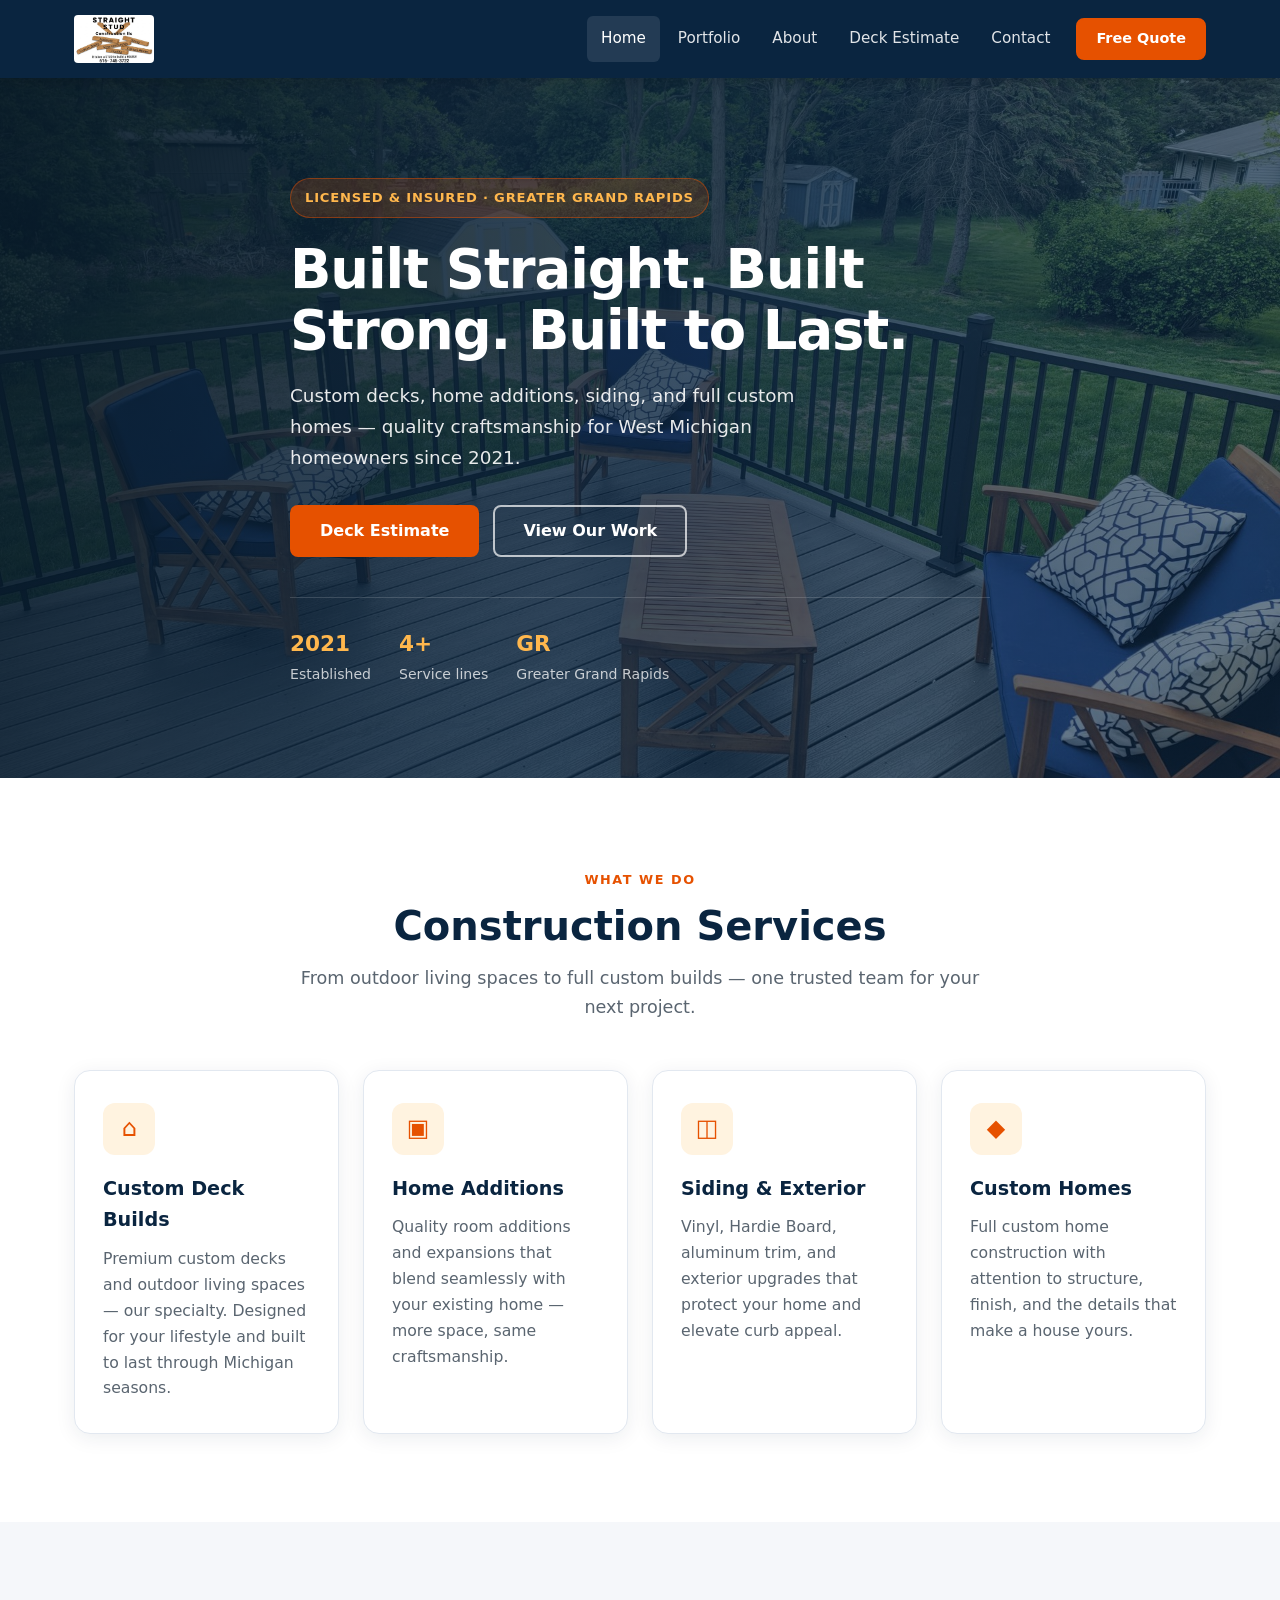
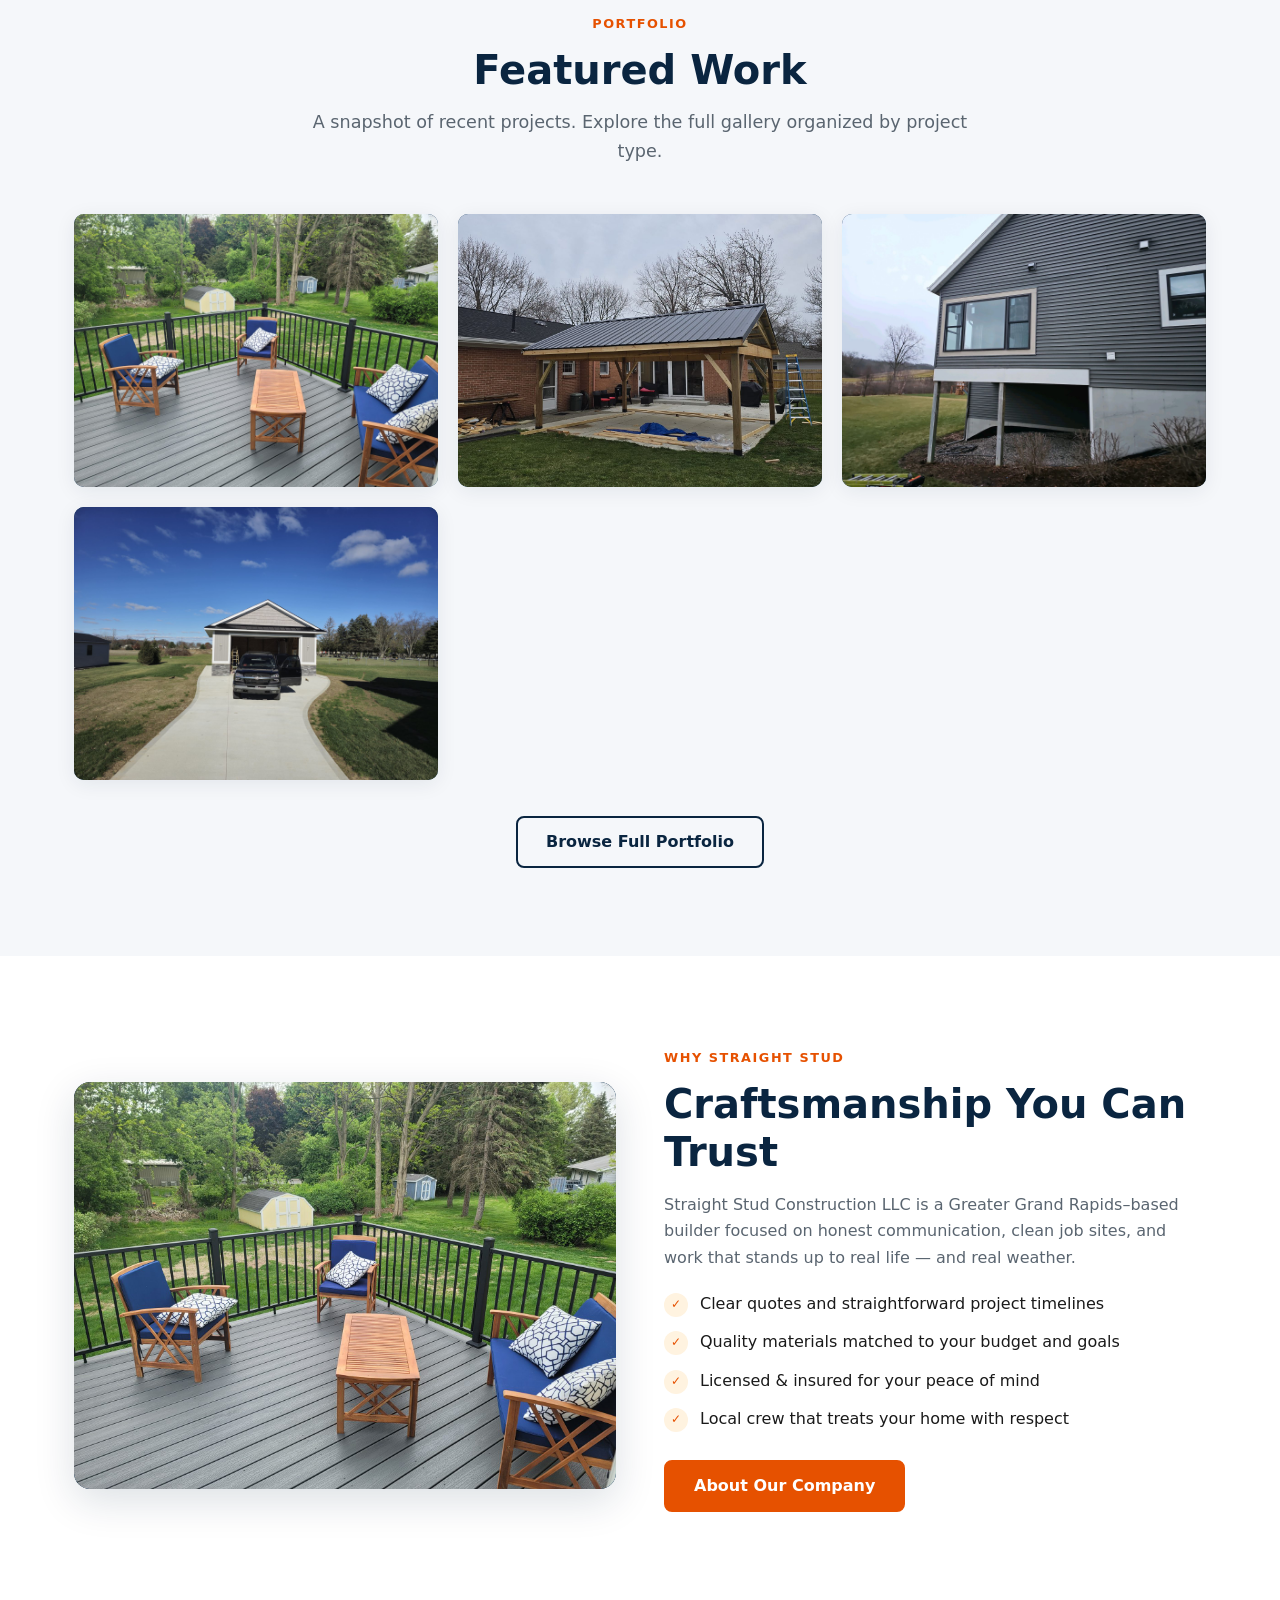
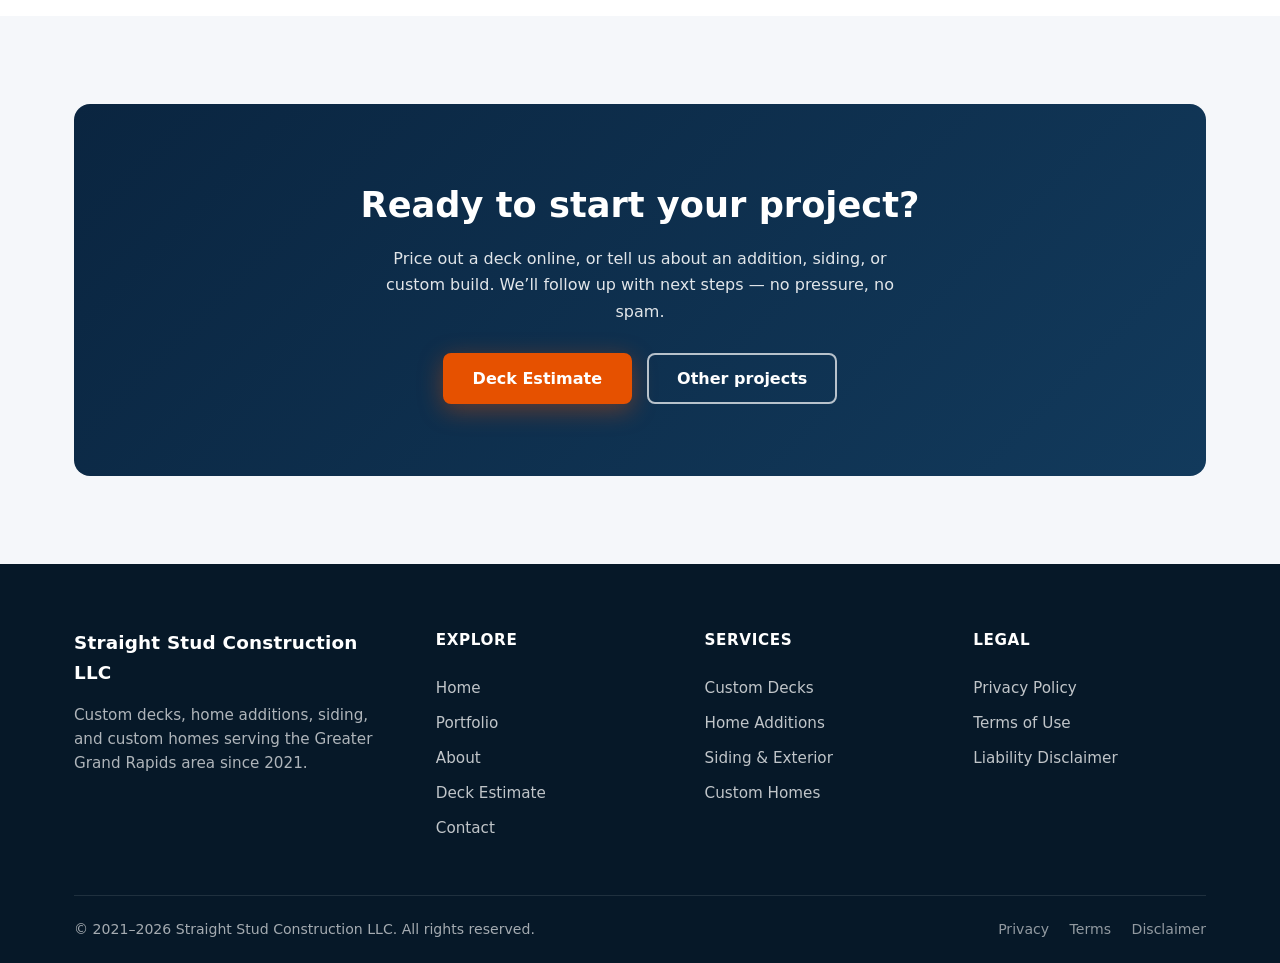
==== index.html @ 90f83373 "Add deck estimate calculator, site logo, privacy, and GA4 wiring. Ship a live deck-estimate flow wit" ====
<!DOCTYPE html>
<html lang="en">
<head>
  <meta charset="UTF-8">
  <meta name="viewport" content="width=device-width, initial-scale=1.0">
  <meta name="description" content="Straight Stud Construction LLC — custom decks, home additions, siding, and custom homes in the Greater Grand Rapids area. Licensed & insured. Est. 2021.">
  <meta name="robots" content="index, follow">
  <meta name="theme-color" content="#0a2540">
  <meta property="og:title" content="Straight Stud Construction LLC | Greater Grand Rapids">
  <meta property="og:description" content="Custom decks, home additions, siding & custom homes. Quality craftsmanship since 2021.">
  <meta property="og:type" content="website">
  <meta property="og:url" content="https://straightstudllc.com/">
  <meta http-equiv="X-Content-Type-Options" content="nosniff">
  <meta http-equiv="Referrer-Policy" content="strict-origin-when-cross-origin">
  <title>Straight Stud Construction LLC | Custom Decks & Home Construction — Grand Rapids</title>
  <link rel="stylesheet" href="css/styles.css">
  <!-- Google tag (gtag.js) -->
  <script async src="https://www.googletagmanager.com/gtag/js?id=G-XSX8FN3QLS"></script>
  <script>
    window.dataLayer = window.dataLayer || [];
    function gtag(){dataLayer.push(arguments);}
    gtag('js', new Date());
    gtag('config', 'G-XSX8FN3QLS');
  </script>
  <!-- Google Tag Manager -->
  <script src="js/analytics.js"></script>
  <script type="application/ld+json">
  {
    "@context": "https://schema.org",
    "@type": "GeneralContractor",
    "name": "Straight Stud Construction LLC",
    "url": "https://straightstudllc.com",
    "email": "request@straightstudllc.com",
    "foundingDate": "2021",
    "areaServed": {
      "@type": "Place",
      "name": "Greater Grand Rapids, Michigan"
    },
    "description": "Custom decks, home additions, siding, and custom home construction.",
    "priceRange": "$$"
  }
  </script>
</head>
<body>
  <!-- Google Tag Manager (noscript) -->
  <noscript><iframe src="https://www.googletagmanager.com/ns.html?id=GTM-T583DK7D" height="0" width="0" style="display:none;visibility:hidden"></iframe></noscript>
  <!-- End Google Tag Manager (noscript) -->
  <a class="skip-link" href="#main">Skip to main content</a>

  <header class="site-header">
    <div class="container site-header__inner">
      <a href="index.html" class="brand" aria-label="Straight Stud Construction LLC home">
        <img src="assets/logo/logo.jpg" alt="Straight Stud Construction LLC" class="brand__logo" width="180" height="48">
        <span class="brand__text">
          <span class="brand__name">Straight Stud Construction LLC</span>
          <span class="brand__tag">Est. 2021 · Grand Rapids Area</span>
        </span>
      </a>
      <button class="nav-toggle" type="button" aria-label="Open menu" aria-expanded="false" aria-controls="site-nav">
        <span></span><span></span><span></span>
      </button>
      <nav class="nav" id="site-nav" aria-label="Primary">
        <a class="nav__link" href="index.html">Home</a>
        <a class="nav__link" href="portfolio/">Portfolio</a>
        <a class="nav__link" href="about.html">About</a>
        <a class="nav__link" href="deck-estimate/">Deck Estimate</a>
        <a class="nav__link" href="contact.html">Contact</a>
        <a class="nav__cta btn btn--primary btn--sm" href="contact.html">Free Quote</a>
      </nav>
    </div>
  </header>

  <main id="main">
    <section class="hero">
      <div class="hero__bg" aria-hidden="true"></div>
      <div class="container hero__content">
        <span class="hero__badge">Licensed &amp; Insured · Greater Grand Rapids</span>
        <h1>Built Straight. Built Strong. Built to Last.</h1>
        <p class="hero__lead">
          Custom decks, home additions, siding, and full custom homes — quality craftsmanship for West Michigan homeowners since 2021.
        </p>
        <div class="hero__actions">
          <a class="btn btn--primary" href="deck-estimate/">Deck Estimate</a>
          <a class="btn btn--secondary" href="portfolio/">View Our Work</a>
        </div>
        <div class="hero__meta">
          <div class="hero__meta-item">
            <strong>2021</strong>
            <span>Established</span>
          </div>
          <div class="hero__meta-item">
            <strong>4+</strong>
            <span>Service lines</span>
          </div>
          <div class="hero__meta-item">
            <strong>GR</strong>
            <span>Greater Grand Rapids</span>
          </div>
        </div>
      </div>
    </section>

    <section class="section" id="services" aria-labelledby="services-title">
      <div class="container">
        <div class="section__header">
          <span class="section__eyebrow">What We Do</span>
          <h2 class="section__title" id="services-title">Construction Services</h2>
          <p class="section__lead">From outdoor living spaces to full custom builds — one trusted team for your next project.</p>
        </div>
        <div class="services-grid">
          <article class="service-card">
            <div class="service-card__icon" aria-hidden="true">⌂</div>
            <h3>Custom Deck Builds</h3>
            <p>Premium custom decks and outdoor living spaces — our specialty. Designed for your lifestyle and built to last through Michigan seasons.</p>
          </article>
          <article class="service-card">
            <div class="service-card__icon" aria-hidden="true">▣</div>
            <h3>Home Additions</h3>
            <p>Quality room additions and expansions that blend seamlessly with your existing home — more space, same craftsmanship.</p>
          </article>
          <article class="service-card">
            <div class="service-card__icon" aria-hidden="true">◫</div>
            <h3>Siding &amp; Exterior</h3>
            <p>Vinyl, Hardie Board, aluminum trim, and exterior upgrades that protect your home and elevate curb appeal.</p>
          </article>
          <article class="service-card">
            <div class="service-card__icon" aria-hidden="true">◆</div>
            <h3>Custom Homes</h3>
            <p>Full custom home construction with attention to structure, finish, and the details that make a house yours.</p>
          </article>
        </div>
      </div>
    </section>

    <section class="section section--alt" aria-labelledby="featured-title">
      <div class="container">
        <div class="section__header">
          <span class="section__eyebrow">Portfolio</span>
          <h2 class="section__title" id="featured-title">Featured Work</h2>
          <p class="section__lead">A snapshot of recent projects. Explore the full gallery organized by project type.</p>
        </div>
        <div class="portfolio-grid" id="featured-grid">
          <article
            class="portfolio-item"
            data-category="decks"
            data-full="assets/portfolio/decks/decks-01-20230520-104854-6af335.jpg"
            data-title="Custom deck project"
            tabindex="0"
            role="button"
            aria-label="View Custom deck project">
            <img src="assets/portfolio/decks/decks-01-20230520-104854-6af335.jpg" alt="Custom deck project" loading="lazy" width="600" height="450">
            <div class="portfolio-item__overlay">
              <span class="portfolio-item__cat">Decks</span>
              <span class="portfolio-item__title">Custom deck project</span>
            </div>
          </article>
          <article
            class="portfolio-item"
            data-category="additions"
            data-full="assets/portfolio/additions/additions-12-20250405-193327-10671c.jpg"
            data-title="Home addition project"
            tabindex="0"
            role="button"
            aria-label="View Home addition project">
            <img src="assets/portfolio/additions/additions-12-20250405-193327-10671c.jpg" alt="Home addition project" loading="lazy" width="600" height="450">
            <div class="portfolio-item__overlay">
              <span class="portfolio-item__cat">Additions</span>
              <span class="portfolio-item__title">Home addition project</span>
            </div>
          </article>
          <article
            class="portfolio-item"
            data-category="siding"
            data-full="assets/portfolio/siding/siding-01-1712-4ed9f3.jpg"
            data-title="Siding & exterior project"
            tabindex="0"
            role="button"
            aria-label="View Siding & exterior project">
            <img src="assets/portfolio/siding/siding-01-1712-4ed9f3.jpg" alt="Siding & exterior project" loading="lazy" width="600" height="450">
            <div class="portfolio-item__overlay">
              <span class="portfolio-item__cat">Siding</span>
              <span class="portfolio-item__title">Siding & exterior project</span>
            </div>
          </article>
          <article
            class="portfolio-item"
            data-category="custom-homes"
            data-full="assets/portfolio/custom-homes/custom-homes-01-20241112-124613-65b222.jpg"
            data-title="Custom home project"
            tabindex="0"
            role="button"
            aria-label="View Custom home project">
            <img src="assets/portfolio/custom-homes/custom-homes-01-20241112-124613-65b222.jpg" alt="Custom home project" loading="lazy" width="600" height="450">
            <div class="portfolio-item__overlay">
              <span class="portfolio-item__cat">Custom Homes</span>
              <span class="portfolio-item__title">Custom home project</span>
            </div>
          </article>
        </div>
        <p style="text-align:center;margin-top:36px;">
          <a class="btn btn--outline" href="portfolio/">Browse Full Portfolio</a>
        </p>
      </div>
    </section>

    <section class="section" aria-labelledby="why-title">
      <div class="container">
        <div class="about-grid">
          <div class="about-grid__media">
            <img src="assets/portfolio/decks/decks-01-20230520-104854-6af335.jpg" alt="Straight Stud Construction project" loading="lazy" width="640" height="480" style="width:100%;height:100%;object-fit:cover;border-radius:inherit;">
          </div>
          <div class="about-grid__body">
            <span class="section__eyebrow">Why Straight Stud</span>
            <h2 class="section__title" id="why-title" style="text-align:left;">Craftsmanship You Can Trust</h2>
            <p>
              Straight Stud Construction LLC is a Greater Grand Rapids–based builder focused on honest communication, clean job sites, and work that stands up to real life — and real weather.
            </p>
            <ul class="checklist">
              <li>Clear quotes and straightforward project timelines</li>
              <li>Quality materials matched to your budget and goals</li>
              <li>Licensed &amp; insured for your peace of mind</li>
              <li>Local crew that treats your home with respect</li>
            </ul>
            <p style="margin-top:28px;">
              <a class="btn btn--primary" href="about.html">About Our Company</a>
            </p>
          </div>
        </div>
      </div>
    </section>

    <section class="section section--alt">
      <div class="container">
        <div class="cta-banner">
          <h2>Ready to start your project?</h2>
          <p>Price out a deck online, or tell us about an addition, siding, or custom build. We’ll follow up with next steps — no pressure, no spam.</p>
          <a class="btn btn--primary" href="deck-estimate/">Deck Estimate</a>
          <a class="btn btn--secondary" href="contact.html" style="margin-left:10px">Other projects</a>
        </div>
      </div>
    </section>
  </main>

  <footer class="site-footer">
    <div class="container">
      <div class="footer-grid">
        <div class="footer-brand">
          <div class="brand__name">Straight Stud Construction LLC</div>
          <p>Custom decks, home additions, siding, and custom homes serving the Greater Grand Rapids area since 2021.</p>
        </div>
        <div class="footer-col">
          <h4>Explore</h4>
          <a href="index.html">Home</a>
          <a href="portfolio/">Portfolio</a>
          <a href="about.html">About</a>
          <a href="deck-estimate/">Deck Estimate</a>
          <a href="contact.html">Contact</a>
        </div>
        <div class="footer-col">
          <h4>Services</h4>
          <a href="portfolio/?filter=decks">Custom Decks</a>
          <a href="portfolio/?filter=additions">Home Additions</a>
          <a href="portfolio/?filter=siding">Siding &amp; Exterior</a>
          <a href="portfolio/?filter=custom-homes">Custom Homes</a>
        </div>
        <div class="footer-col">
          <h4>Legal</h4>
          <a href="privacy.html">Privacy Policy</a>
          <a href="terms.html">Terms of Use</a>
          <a href="liability.html">Liability Disclaimer</a>
        </div>
      </div>
      <div class="footer-bottom">
        <span>&copy; 2021–<span data-year>2026</span> Straight Stud Construction LLC. All rights reserved.</span>
        <span>
          <a href="privacy.html">Privacy</a>
          <a href="terms.html">Terms</a>
          <a href="liability.html">Disclaimer</a>
        </span>
      </div>
    </div>
  </footer>

  <script src="js/main.js" defer></script>
</body>
</html>
---- css/styles.css ----
/* ============================================================
   Straight Stud Construction LLC — Professional Site Styles
   ============================================================ */

:root {
  --primary: #0a2540;
  --primary-dark: #061828;
  --primary-light: #123a5c;
  --accent: #e65100;
  --accent-hover: #bf360c;
  --accent-soft: #fff3e0;
  --text: #1a1a1a;
  --text-muted: #5a6570;
  --bg: #ffffff;
  --bg-alt: #f5f7fa;
  --bg-dark: #0a2540;
  --border: #e2e8f0;
  --shadow: 0 4px 20px rgba(10, 37, 64, 0.08);
  --shadow-lg: 0 12px 40px rgba(10, 37, 64, 0.14);
  --radius: 10px;
  --radius-lg: 16px;
  --font: "Segoe UI", system-ui, -apple-system, BlinkMacSystemFont, sans-serif;
  --font-display: "Segoe UI", system-ui, -apple-system, sans-serif;
  --max: 1180px;
  --header-h: 78px;
  --transition: 0.25s ease;
}

*,
*::before,
*::after {
  box-sizing: border-box;
  margin: 0;
  padding: 0;
}

html {
  scroll-behavior: smooth;
  scroll-padding-top: calc(var(--header-h) + 16px);
}

body {
  font-family: var(--font);
  color: var(--text);
  line-height: 1.65;
  background: var(--bg);
  -webkit-font-smoothing: antialiased;
}

img {
  max-width: 100%;
  height: auto;
  display: block;
}

a {
  color: var(--accent);
  text-decoration: none;
  transition: color var(--transition);
}

a:hover {
  color: var(--accent-hover);
}

ul {
  list-style: none;
}

/* ---------- Accessibility ---------- */
.skip-link {
  position: absolute;
  top: -100px;
  left: 16px;
  background: var(--accent);
  color: #fff;
  padding: 12px 20px;
  z-index: 1000;
  border-radius: 0 0 8px 8px;
  font-weight: 600;
}

.skip-link:focus {
  top: 0;
  color: #fff;
}

.sr-only {
  position: absolute;
  width: 1px;
  height: 1px;
  padding: 0;
  margin: -1px;
  overflow: hidden;
  clip: rect(0, 0, 0, 0);
  border: 0;
}

/* ---------- Layout ---------- */
.container {
  width: 100%;
  max-width: var(--max);
  margin: 0 auto;
  padding: 0 24px;
}

.section {
  padding: 88px 0;
}

.section--alt {
  background: var(--bg-alt);
}

.section__header {
  text-align: center;
  max-width: 680px;
  margin: 0 auto 48px;
}

.section__eyebrow {
  display: inline-block;
  font-size: 0.8rem;
  font-weight: 700;
  letter-spacing: 0.12em;
  text-transform: uppercase;
  color: var(--accent);
  margin-bottom: 12px;
}

.section__title {
  font-family: var(--font-display);
  font-size: clamp(1.85rem, 4vw, 2.5rem);
  font-weight: 700;
  color: var(--primary);
  line-height: 1.2;
  margin-bottom: 14px;
}

.section__lead {
  font-size: 1.1rem;
  color: var(--text-muted);
}

/* ---------- Buttons ---------- */
.btn {
  display: inline-flex;
  align-items: center;
  justify-content: center;
  gap: 8px;
  padding: 14px 28px;
  font-size: 1rem;
  font-weight: 600;
  font-family: inherit;
  border: 2px solid transparent;
  border-radius: 8px;
  cursor: pointer;
  transition: background var(--transition), color var(--transition),
    border-color var(--transition), transform 0.15s ease, box-shadow var(--transition);
  text-decoration: none;
  line-height: 1.2;
}

.btn:hover {
  transform: translateY(-1px);
  text-decoration: none;
}

.btn:active {
  transform: translateY(0);
}

.btn--primary {
  background: var(--accent);
  color: #fff;
  border-color: var(--accent);
}

.btn--primary:hover {
  background: var(--accent-hover);
  border-color: var(--accent-hover);
  color: #fff;
  box-shadow: 0 6px 20px rgba(230, 81, 0, 0.35);
}

.btn--secondary {
  background: transparent;
  color: #fff;
  border-color: rgba(255, 255, 255, 0.7);
}

.btn--secondary:hover {
  background: #fff;
  color: var(--primary);
  border-color: #fff;
}

.btn--outline {
  background: transparent;
  color: var(--primary);
  border-color: var(--primary);
}

.btn--outline:hover {
  background: var(--primary);
  color: #fff;
}

.btn--full {
  width: 100%;
}

.btn--sm {
  padding: 10px 18px;
  font-size: 0.9rem;
}

/* ---------- Header / Nav ---------- */
.site-header {
  position: sticky;
  top: 0;
  z-index: 200;
  background: var(--primary);
  color: #fff;
  box-shadow: 0 2px 16px rgba(0, 0, 0, 0.18);
}

.site-header__inner {
  display: flex;
  align-items: center;
  justify-content: space-between;
  min-height: var(--header-h);
  gap: 20px;
}

.brand {
  display: flex;
  align-items: center;
  gap: 10px;
  color: #fff;
  text-decoration: none;
  flex-shrink: 0;
  max-width: min(220px, 42vw);
}

.brand:hover {
  color: #fff;
  opacity: 0.95;
}

.brand__logo {
  display: block;
  height: 48px;
  width: auto;
  max-width: 180px;
  object-fit: contain;
  object-position: left center;
  border-radius: 4px;
}

/* Logo is the brand mark — hide duplicate text so header stays clean */
.brand__text {
  display: none;
  flex-direction: column;
  line-height: 1.15;
}

.brand__name {
  font-size: 1.05rem;
  font-weight: 700;
  letter-spacing: 0.01em;
}

.brand__tag {
  font-size: 0.72rem;
  opacity: 0.75;
  font-weight: 500;
}

@media (max-width: 480px) {
  .brand {
    max-width: min(150px, 48vw);
  }
  .brand__logo {
    height: 40px;
    max-width: 140px;
  }
}

.nav {
  display: flex;
  align-items: center;
  gap: 4px;
}

.nav__link {
  color: rgba(255, 255, 255, 0.88);
  padding: 10px 14px;
  font-weight: 500;
  font-size: 0.95rem;
  border-radius: 6px;
  transition: background var(--transition), color var(--transition);
}

.nav__link:hover,
.nav__link.is-active {
  color: #fff;
  background: rgba(255, 255, 255, 0.1);
}

.nav__cta {
  margin-left: 8px;
}

.nav-toggle {
  display: none;
  background: transparent;
  border: 1px solid rgba(255, 255, 255, 0.35);
  color: #fff;
  width: 44px;
  height: 44px;
  border-radius: 8px;
  cursor: pointer;
  flex-direction: column;
  align-items: center;
  justify-content: center;
  gap: 5px;
  padding: 0;
}

.nav-toggle span {
  display: block;
  width: 20px;
  height: 2px;
  background: #fff;
  transition: transform var(--transition), opacity var(--transition);
}

/* ---------- Hero ---------- */
.hero {
  position: relative;
  min-height: min(78vh, 640px);
  display: flex;
  align-items: center;
  background: var(--primary-dark);
  color: #fff;
  overflow: hidden;
}

.hero__bg {
  position: absolute;
  inset: 0;
  background:
    linear-gradient(115deg, rgba(6, 24, 40, 0.92) 0%, rgba(10, 37, 64, 0.78) 55%, rgba(10, 37, 64, 0.55) 100%),
    url("../assets/hero/hero.jpg") center/cover no-repeat,
    linear-gradient(135deg, #061828 0%, #0a2540 50%, #123a5c 100%);
}

.hero__content {
  position: relative;
  z-index: 1;
  padding: 100px 0 90px;
  max-width: 700px;
}

.hero__badge {
  display: inline-flex;
  align-items: center;
  gap: 8px;
  background: rgba(230, 81, 0, 0.18);
  border: 1px solid rgba(230, 81, 0, 0.45);
  color: #ffb74d;
  font-size: 0.82rem;
  font-weight: 600;
  letter-spacing: 0.06em;
  text-transform: uppercase;
  padding: 8px 14px;
  border-radius: 999px;
  margin-bottom: 22px;
}

.hero h1 {
  font-size: clamp(2.2rem, 5.5vw, 3.4rem);
  font-weight: 800;
  line-height: 1.12;
  margin-bottom: 18px;
  letter-spacing: -0.02em;
}

.hero__lead {
  font-size: 1.15rem;
  opacity: 0.9;
  margin-bottom: 32px;
  max-width: 540px;
  line-height: 1.7;
}

.hero__actions {
  display: flex;
  flex-wrap: wrap;
  gap: 14px;
  margin-bottom: 40px;
}

.hero__meta {
  display: flex;
  flex-wrap: wrap;
  gap: 28px;
  padding-top: 28px;
  border-top: 1px solid rgba(255, 255, 255, 0.15);
}

.hero__meta-item strong {
  display: block;
  font-size: 1.35rem;
  font-weight: 700;
  color: #ffb74d;
}

.hero__meta-item span {
  font-size: 0.88rem;
  opacity: 0.75;
}

/* ---------- Service Cards ---------- */
.services-grid {
  display: grid;
  grid-template-columns: repeat(auto-fit, minmax(250px, 1fr));
  gap: 24px;
}

.service-card {
  background: #fff;
  border: 1px solid var(--border);
  border-radius: var(--radius-lg);
  padding: 32px 28px;
  box-shadow: var(--shadow);
  transition: transform var(--transition), box-shadow var(--transition);
  height: 100%;
}

.service-card:hover {
  transform: translateY(-4px);
  box-shadow: var(--shadow-lg);
}

.service-card__icon {
  width: 52px;
  height: 52px;
  border-radius: 12px;
  background: var(--accent-soft);
  color: var(--accent);
  display: flex;
  align-items: center;
  justify-content: center;
  font-size: 1.5rem;
  margin-bottom: 18px;
}

.service-card h3 {
  font-size: 1.2rem;
  color: var(--primary);
  margin-bottom: 10px;
}

.service-card p {
  color: var(--text-muted);
  font-size: 0.98rem;
}

/* ---------- Portfolio ---------- */
.portfolio-filters {
  display: flex;
  flex-wrap: wrap;
  justify-content: center;
  gap: 10px;
  margin-bottom: 36px;
}

.filter-btn {
  background: #fff;
  border: 1px solid var(--border);
  color: var(--text-muted);
  padding: 10px 20px;
  border-radius: 999px;
  font-family: inherit;
  font-size: 0.92rem;
  font-weight: 600;
  cursor: pointer;
  transition: all var(--transition);
}

.filter-btn:hover,
.filter-btn.is-active {
  background: var(--primary);
  border-color: var(--primary);
  color: #fff;
}

.portfolio-grid {
  display: grid;
  grid-template-columns: repeat(auto-fill, minmax(280px, 1fr));
  gap: 20px;
}

.portfolio-item {
  position: relative;
  border-radius: var(--radius);
  overflow: hidden;
  aspect-ratio: 4 / 3;
  background: var(--primary-light);
  cursor: pointer;
  box-shadow: var(--shadow);
  transition: transform var(--transition), box-shadow var(--transition);
}

.portfolio-item:hover {
  transform: translateY(-3px);
  box-shadow: var(--shadow-lg);
}

.portfolio-item img {
  width: 100%;
  height: 100%;
  object-fit: cover;
  transition: transform 0.4s ease;
}

.portfolio-item:hover img {
  transform: scale(1.05);
}

.portfolio-item__overlay {
  position: absolute;
  inset: 0;
  background: linear-gradient(to top, rgba(6, 24, 40, 0.88) 0%, transparent 55%);
  display: flex;
  flex-direction: column;
  justify-content: flex-end;
  padding: 20px;
  opacity: 0;
  transition: opacity var(--transition);
}

.portfolio-item:hover .portfolio-item__overlay,
.portfolio-item:focus-within .portfolio-item__overlay {
  opacity: 1;
}

.portfolio-item__cat {
  font-size: 0.75rem;
  font-weight: 700;
  letter-spacing: 0.08em;
  text-transform: uppercase;
  color: #ffb74d;
  margin-bottom: 4px;
}

.portfolio-item__title {
  color: #fff;
  font-size: 1.05rem;
  font-weight: 600;
}

.portfolio-item.is-hidden {
  display: none;
}

/* Placeholder when no real photo yet */
.portfolio-item--placeholder {
  background: linear-gradient(145deg, var(--primary) 0%, var(--primary-light) 100%);
  display: flex;
  align-items: center;
  justify-content: center;
  color: rgba(255, 255, 255, 0.55);
  font-size: 0.9rem;
  font-weight: 600;
  text-align: center;
  padding: 24px;
  cursor: default;
}

.portfolio-item--placeholder:hover {
  transform: none;
}

.portfolio-empty {
  grid-column: 1 / -1;
  text-align: center;
  padding: 48px 24px;
  color: var(--text-muted);
  background: var(--bg-alt);
  border-radius: var(--radius);
  border: 1px dashed var(--border);
}

/* Lightbox */
.lightbox {
  position: fixed;
  inset: 0;
  z-index: 500;
  background: rgba(6, 24, 40, 0.94);
  display: none;
  align-items: center;
  justify-content: center;
  padding: 24px;
}

.lightbox.is-open {
  display: flex;
}

.lightbox__img {
  max-width: min(92vw, 1100px);
  max-height: 85vh;
  object-fit: contain;
  border-radius: 8px;
  box-shadow: 0 20px 60px rgba(0, 0, 0, 0.5);
}

.lightbox__caption {
  position: absolute;
  bottom: 28px;
  left: 50%;
  transform: translateX(-50%);
  color: #fff;
  font-size: 1rem;
  text-align: center;
  max-width: 90%;
}

.lightbox__close {
  position: absolute;
  top: 20px;
  right: 24px;
  background: transparent;
  border: none;
  color: #fff;
  font-size: 2rem;
  cursor: pointer;
  line-height: 1;
  width: 48px;
  height: 48px;
  border-radius: 50%;
  transition: background var(--transition);
}

.lightbox__close:hover {
  background: rgba(255, 255, 255, 0.12);
}

.lightbox__nav {
  position: absolute;
  top: 50%;
  transform: translateY(-50%);
  background: rgba(255, 255, 255, 0.1);
  border: none;
  color: #fff;
  width: 48px;
  height: 48px;
  border-radius: 50%;
  font-size: 1.4rem;
  cursor: pointer;
  transition: background var(--transition);
}

.lightbox__nav:hover {
  background: rgba(255, 255, 255, 0.22);
}

.lightbox__prev {
  left: 16px;
}

.lightbox__next {
  right: 16px;
}

/* ---------- About / Why Us ---------- */
.about-grid {
  display: grid;
  grid-template-columns: 1fr 1fr;
  gap: 48px;
  align-items: center;
}

.about-grid__media {
  border-radius: var(--radius-lg);
  overflow: hidden;
  box-shadow: var(--shadow-lg);
  aspect-ratio: 4 / 3;
  background: linear-gradient(145deg, var(--primary) 0%, var(--primary-light) 100%);
  display: flex;
  align-items: center;
  justify-content: center;
  color: rgba(255, 255, 255, 0.5);
  font-weight: 600;
}

.about-grid__media img {
  width: 100%;
  height: 100%;
  object-fit: cover;
}

.about-grid__body h2 {
  text-align: left;
  margin-bottom: 16px;
}

.about-grid__body p {
  color: var(--text-muted);
  margin-bottom: 16px;
}

.checklist {
  margin-top: 20px;
}

.checklist li {
  display: flex;
  align-items: flex-start;
  gap: 12px;
  margin-bottom: 12px;
  color: var(--text);
  font-weight: 500;
}

.checklist li::before {
  content: "✓";
  flex-shrink: 0;
  width: 24px;
  height: 24px;
  border-radius: 50%;
  background: var(--accent-soft);
  color: var(--accent);
  display: flex;
  align-items: center;
  justify-content: center;
  font-size: 0.75rem;
  font-weight: 700;
  margin-top: 2px;
}

.stats-row {
  display: grid;
  grid-template-columns: repeat(3, 1fr);
  gap: 20px;
  margin-top: 36px;
}

.stat {
  text-align: center;
  padding: 24px 16px;
  background: var(--bg-alt);
  border-radius: var(--radius);
  border: 1px solid var(--border);
}

.stat__num {
  display: block;
  font-size: 2rem;
  font-weight: 800;
  color: var(--accent);
  line-height: 1.1;
}

.stat__label {
  font-size: 0.88rem;
  color: var(--text-muted);
  margin-top: 6px;
}

/* ---------- CTA Banner ---------- */
.cta-banner {
  background: linear-gradient(135deg, var(--primary) 0%, var(--primary-light) 100%);
  color: #fff;
  text-align: center;
  padding: 72px 24px;
  border-radius: var(--radius-lg);
}

.cta-banner h2 {
  color: #fff;
  font-size: clamp(1.6rem, 3.5vw, 2.2rem);
  margin-bottom: 12px;
}

.cta-banner p {
  opacity: 0.88;
  margin-bottom: 28px;
  max-width: 520px;
  margin-left: auto;
  margin-right: auto;
}

.cta-banner .btn--primary {
  box-shadow: 0 6px 24px rgba(230, 81, 0, 0.4);
}

/* ---------- Contact ---------- */
.contact-layout {
  display: grid;
  grid-template-columns: 1fr 1.15fr;
  gap: 40px;
  align-items: start;
}

.contact-info {
  background: var(--primary);
  color: #fff;
  border-radius: var(--radius-lg);
  padding: 40px 32px;
  height: 100%;
}

.contact-info h2 {
  color: #fff;
  font-size: 1.6rem;
  margin-bottom: 12px;
  text-align: left;
}

.contact-info > p {
  opacity: 0.85;
  margin-bottom: 32px;
}

.contact-detail {
  display: flex;
  gap: 16px;
  margin-bottom: 24px;
}

.contact-detail__icon {
  width: 44px;
  height: 44px;
  border-radius: 10px;
  background: rgba(255, 255, 255, 0.1);
  display: flex;
  align-items: center;
  justify-content: center;
  flex-shrink: 0;
  font-size: 1.15rem;
}

.contact-detail strong {
  display: block;
  font-size: 0.85rem;
  opacity: 0.7;
  font-weight: 500;
  margin-bottom: 2px;
}

.contact-detail a {
  color: #fff;
  font-weight: 600;
}

.contact-detail a:hover {
  color: #ffb74d;
}

.contact-detail span {
  color: rgba(255, 255, 255, 0.9);
}

.contact-hours {
  margin-top: 32px;
  padding-top: 28px;
  border-top: 1px solid rgba(255, 255, 255, 0.15);
}

.contact-hours h3 {
  font-size: 1rem;
  margin-bottom: 12px;
}

.contact-hours li {
  display: flex;
  justify-content: space-between;
  padding: 6px 0;
  font-size: 0.95rem;
  opacity: 0.9;
}

.contact-form-card {
  background: #fff;
  border: 1px solid var(--border);
  border-radius: var(--radius-lg);
  padding: 40px 32px;
  box-shadow: var(--shadow);
}

.contact-form-card h2 {
  text-align: left;
  font-size: 1.6rem;
  margin-bottom: 8px;
}

.contact-form-card > p {
  color: var(--text-muted);
  margin-bottom: 28px;
}

.form-row {
  display: grid;
  grid-template-columns: 1fr 1fr;
  gap: 16px;
}

.form-group {
  margin-bottom: 18px;
}

.form-group label {
  display: block;
  font-size: 0.88rem;
  font-weight: 600;
  color: var(--primary);
  margin-bottom: 6px;
}

.form-group label .req {
  color: var(--accent);
}

.form-group input,
.form-group select,
.form-group textarea {
  width: 100%;
  padding: 13px 14px;
  border: 1px solid var(--border);
  border-radius: 8px;
  font-family: inherit;
  font-size: 1rem;
  color: var(--text);
  background: #fff;
  transition: border-color var(--transition), box-shadow var(--transition);
}

.form-group input:focus,
.form-group select:focus,
.form-group textarea:focus {
  outline: none;
  border-color: var(--accent);
  box-shadow: 0 0 0 3px rgba(230, 81, 0, 0.15);
}

.form-group textarea {
  min-height: 140px;
  resize: vertical;
}

/* Honeypot — hidden from real users */
.hp-field {
  position: absolute;
  left: -9999px;
  width: 1px;
  height: 1px;
  overflow: hidden;
  opacity: 0;
  pointer-events: none;
}

.form-note {
  font-size: 0.82rem;
  color: var(--text-muted);
  margin-top: 14px;
  line-height: 1.5;
}

.form-status {
  display: none;
  padding: 14px 16px;
  border-radius: 8px;
  margin-bottom: 18px;
  font-weight: 500;
  font-size: 0.95rem;
}

.form-status.is-success {
  display: block;
  background: #e8f5e9;
  color: #1b5e20;
  border: 1px solid #a5d6a7;
}

.form-status.is-error {
  display: block;
  background: #ffebee;
  color: #b71c1c;
  border: 1px solid #ef9a9a;
}

/* ---------- Legal pages ---------- */
.page-hero {
  background: linear-gradient(135deg, var(--primary) 0%, var(--primary-light) 100%);
  color: #fff;
  padding: 64px 0 56px;
  text-align: center;
}

.page-hero h1 {
  font-size: clamp(1.8rem, 4vw, 2.6rem);
  margin-bottom: 10px;
}

.page-hero p {
  opacity: 0.85;
  font-size: 1.05rem;
}

.legal-content {
  max-width: 780px;
  margin: 0 auto;
  padding: 56px 24px 80px;
}

.legal-content h2 {
  font-size: 1.35rem;
  color: var(--primary);
  margin: 36px 0 12px;
  text-align: left;
}

.legal-content h3 {
  font-size: 1.1rem;
  color: var(--primary);
  margin: 24px 0 10px;
}

.legal-content p,
.legal-content li {
  color: var(--text-muted);
  margin-bottom: 12px;
}

.legal-content ul {
  list-style: disc;
  padding-left: 1.4rem;
  margin-bottom: 16px;
}

.legal-content ol {
  list-style: decimal;
  padding-left: 1.4rem;
  margin-bottom: 16px;
}

.legal-content a {
  font-weight: 600;
}

.legal-meta {
  font-size: 0.9rem;
  color: var(--text-muted);
  padding-bottom: 20px;
  border-bottom: 1px solid var(--border);
  margin-bottom: 8px;
}

.legal-notice {
  background: var(--accent-soft);
  border-left: 4px solid var(--accent);
  padding: 16px 18px;
  border-radius: 0 8px 8px 0;
  margin: 24px 0;
  color: var(--text);
  font-size: 0.95rem;
}

/* ---------- Footer ---------- */
.site-footer {
  background: var(--primary-dark);
  color: rgba(255, 255, 255, 0.85);
  padding: 64px 0 0;
}

.footer-grid {
  display: grid;
  grid-template-columns: 1.4fr 1fr 1fr 1fr;
  gap: 36px;
  padding-bottom: 48px;
  border-bottom: 1px solid rgba(255, 255, 255, 0.1);
}

.footer-brand .brand__name {
  font-size: 1.15rem;
  color: #fff;
  margin-bottom: 4px;
}

.footer-brand p {
  margin-top: 14px;
  font-size: 0.95rem;
  line-height: 1.6;
  opacity: 0.8;
}

.footer-col h4 {
  color: #fff;
  font-size: 0.95rem;
  font-weight: 700;
  letter-spacing: 0.04em;
  text-transform: uppercase;
  margin-bottom: 18px;
}

.footer-col a {
  display: block;
  color: rgba(255, 255, 255, 0.75);
  padding: 5px 0;
  font-size: 0.95rem;
}

.footer-col a:hover {
  color: #ffb74d;
}

.footer-bottom {
  display: flex;
  flex-wrap: wrap;
  justify-content: space-between;
  align-items: center;
  gap: 12px;
  padding: 22px 0;
  font-size: 0.88rem;
  opacity: 0.75;
}

.footer-bottom a {
  color: rgba(255, 255, 255, 0.75);
  margin-left: 16px;
}

.footer-bottom a:hover {
  color: #ffb74d;
}

/* ---------- Responsive ---------- */
@media (max-width: 900px) {
  .about-grid,
  .contact-layout,
  .footer-grid {
    grid-template-columns: 1fr;
  }

  .footer-grid {
    gap: 28px;
  }

  .stats-row {
    grid-template-columns: 1fr;
  }
}

@media (max-width: 768px) {
  .nav-toggle {
    display: flex;
  }

  .nav {
    position: fixed;
    top: var(--header-h);
    left: 0;
    right: 0;
    background: var(--primary-dark);
    flex-direction: column;
    align-items: stretch;
    padding: 16px 20px 24px;
    gap: 4px;
    transform: translateY(-120%);
    opacity: 0;
    pointer-events: none;
    transition: transform var(--transition), opacity var(--transition);
    box-shadow: 0 12px 30px rgba(0, 0, 0, 0.25);
    border-top: 1px solid rgba(255, 255, 255, 0.08);
  }

  .nav.is-open {
    transform: translateY(0);
    opacity: 1;
    pointer-events: auto;
  }

  .nav__link {
    padding: 14px 12px;
  }

  .nav__cta {
    margin: 8px 0 0;
  }

  .nav__cta .btn {
    width: 100%;
  }

  .brand__text {
    display: none;
  }

  .form-row {
    grid-template-columns: 1fr;
  }

  .hero__content {
    padding: 72px 0 64px;
  }

  .section {
    padding: 64px 0;
  }

  .lightbox__nav {
    display: none;
  }
}

/* Print */
@media print {
  .site-header,
  .nav-toggle,
  .cta-banner,
  .lightbox {
    display: none !important;
  }

  body {
    color: #000;
  }

  a {
    color: #000;
  }
}
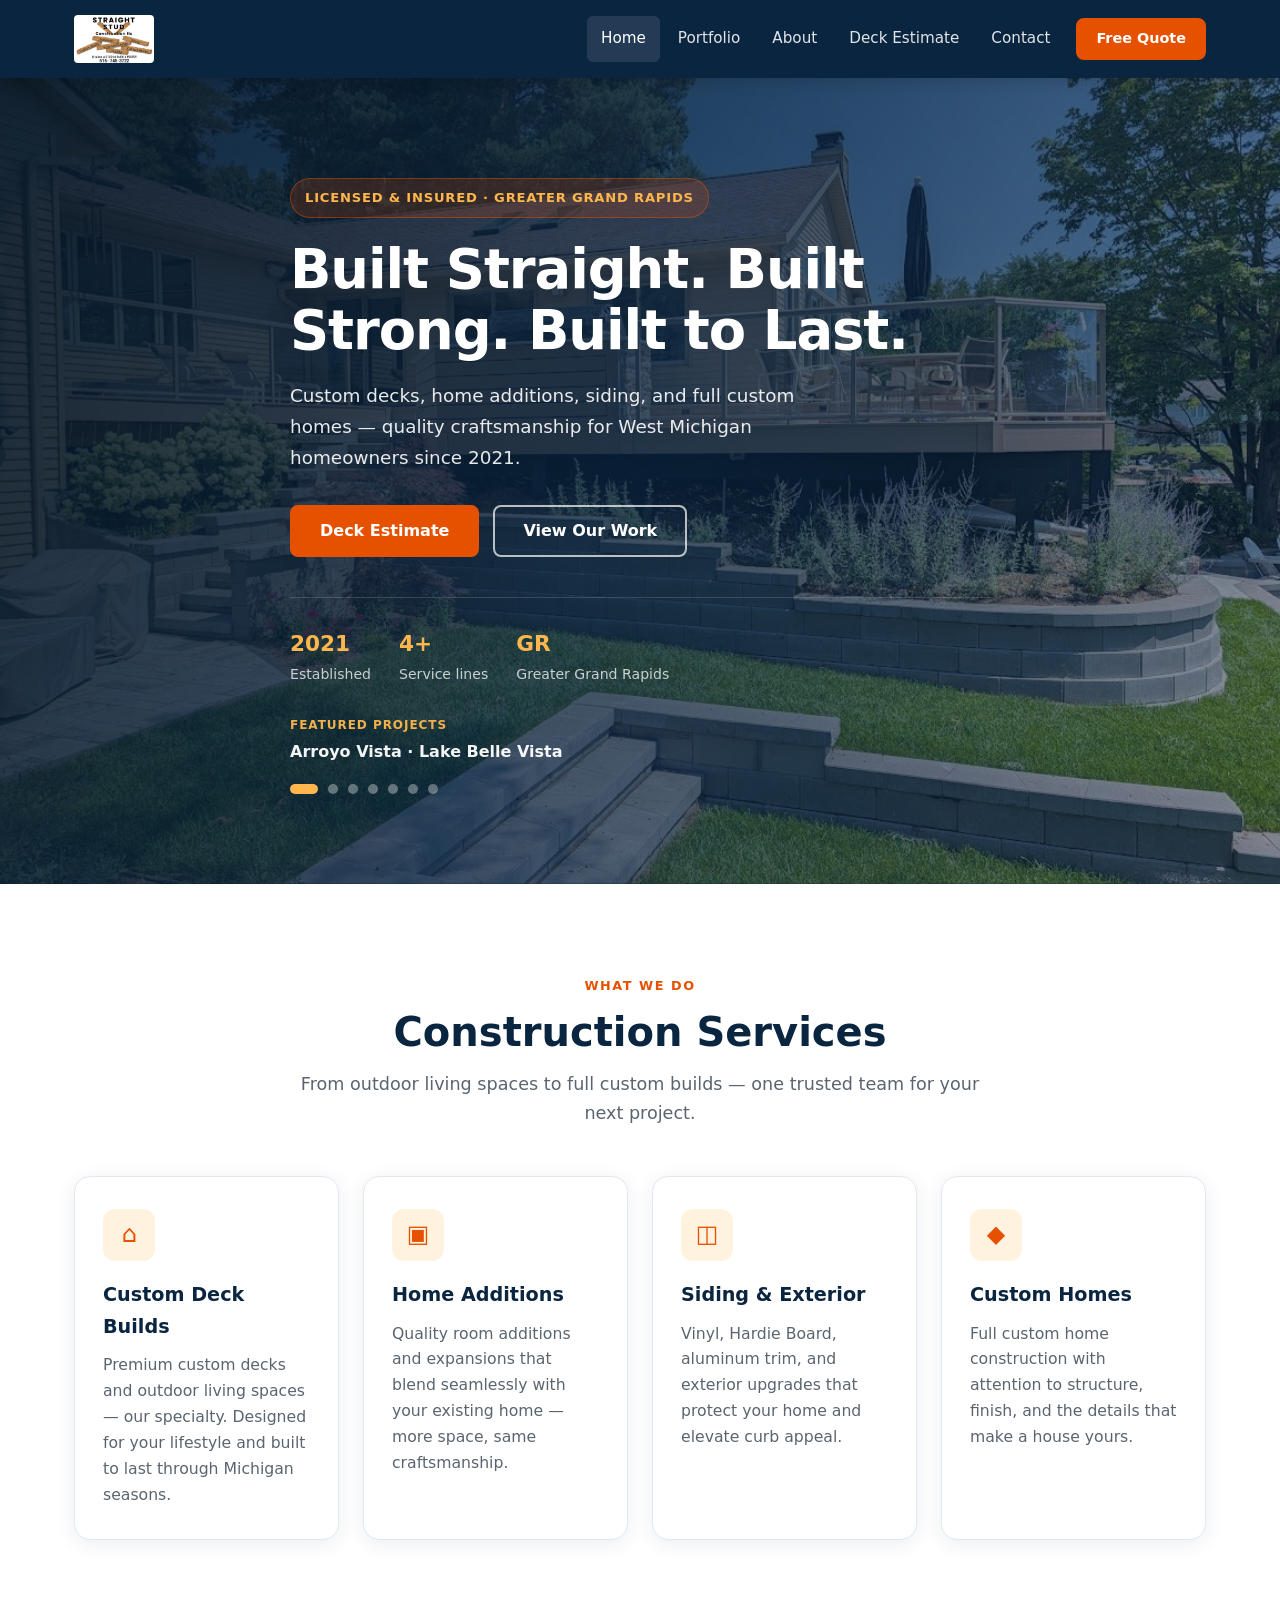
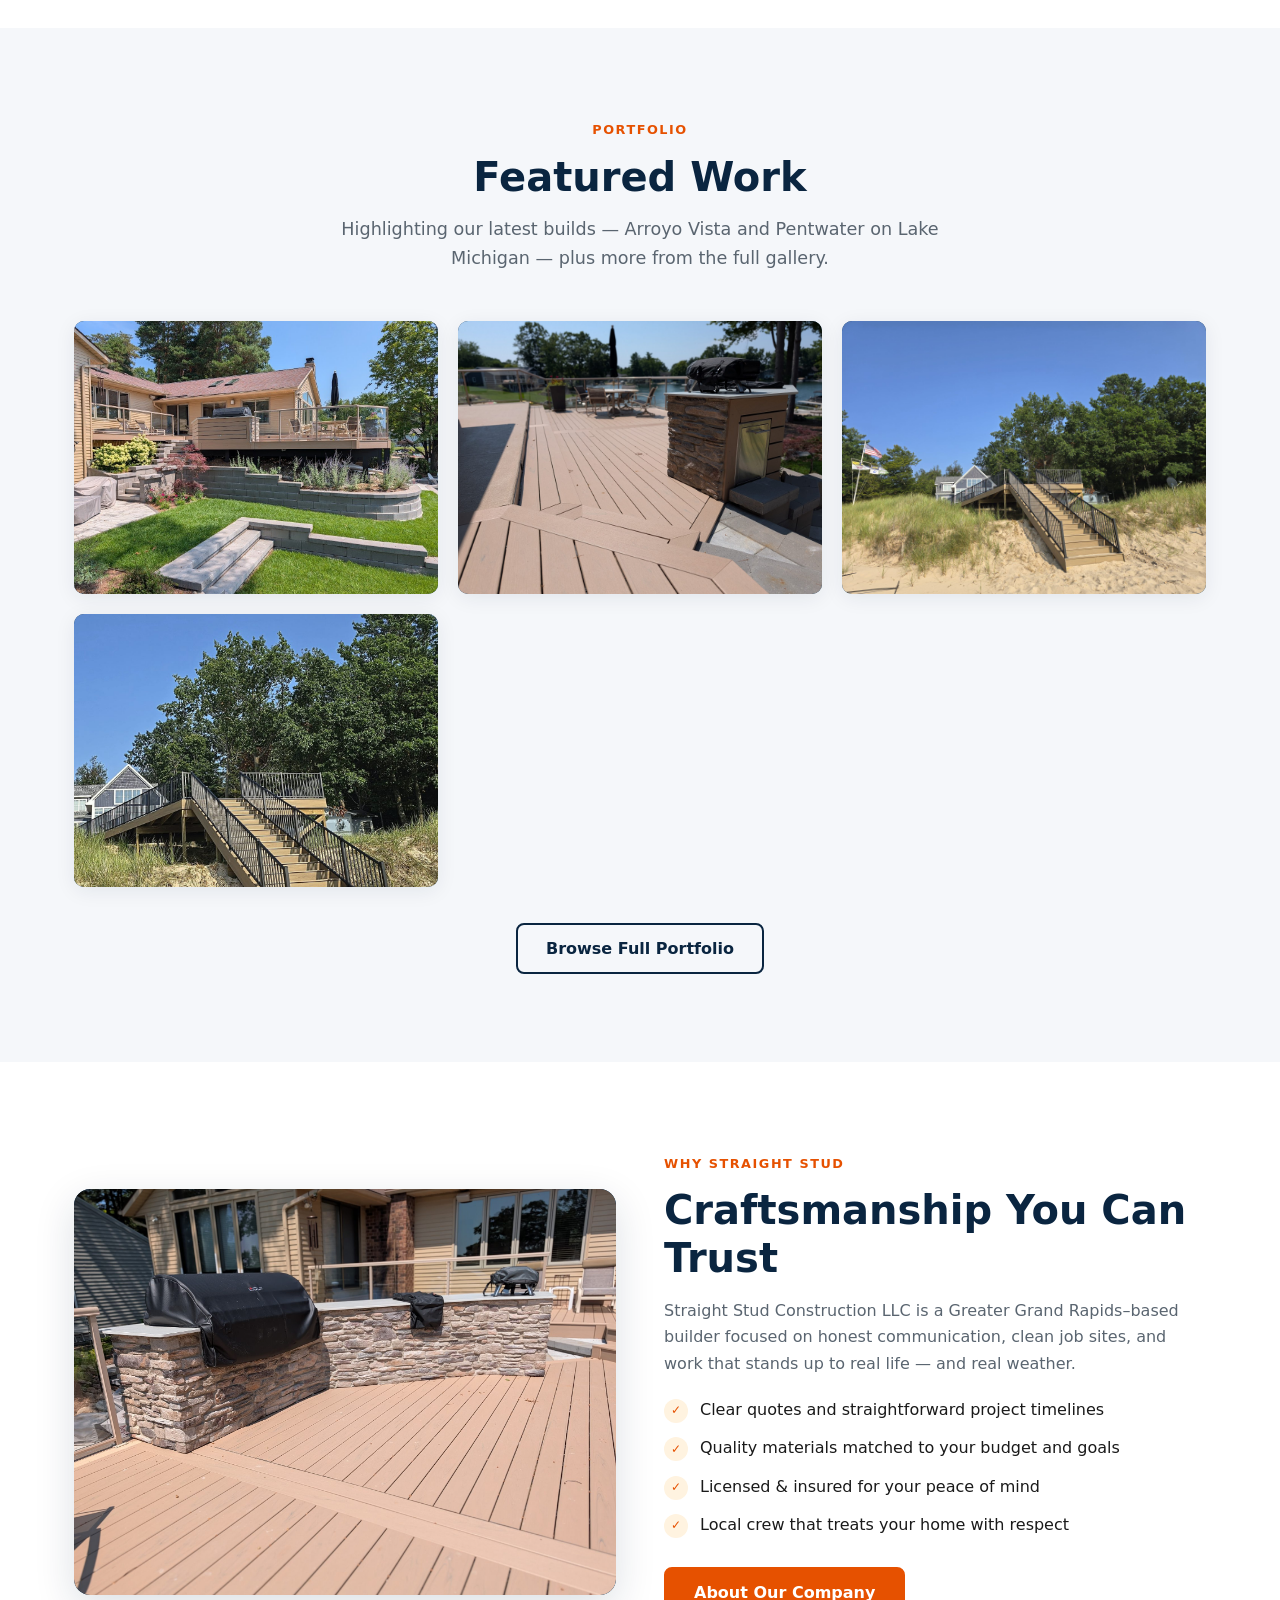
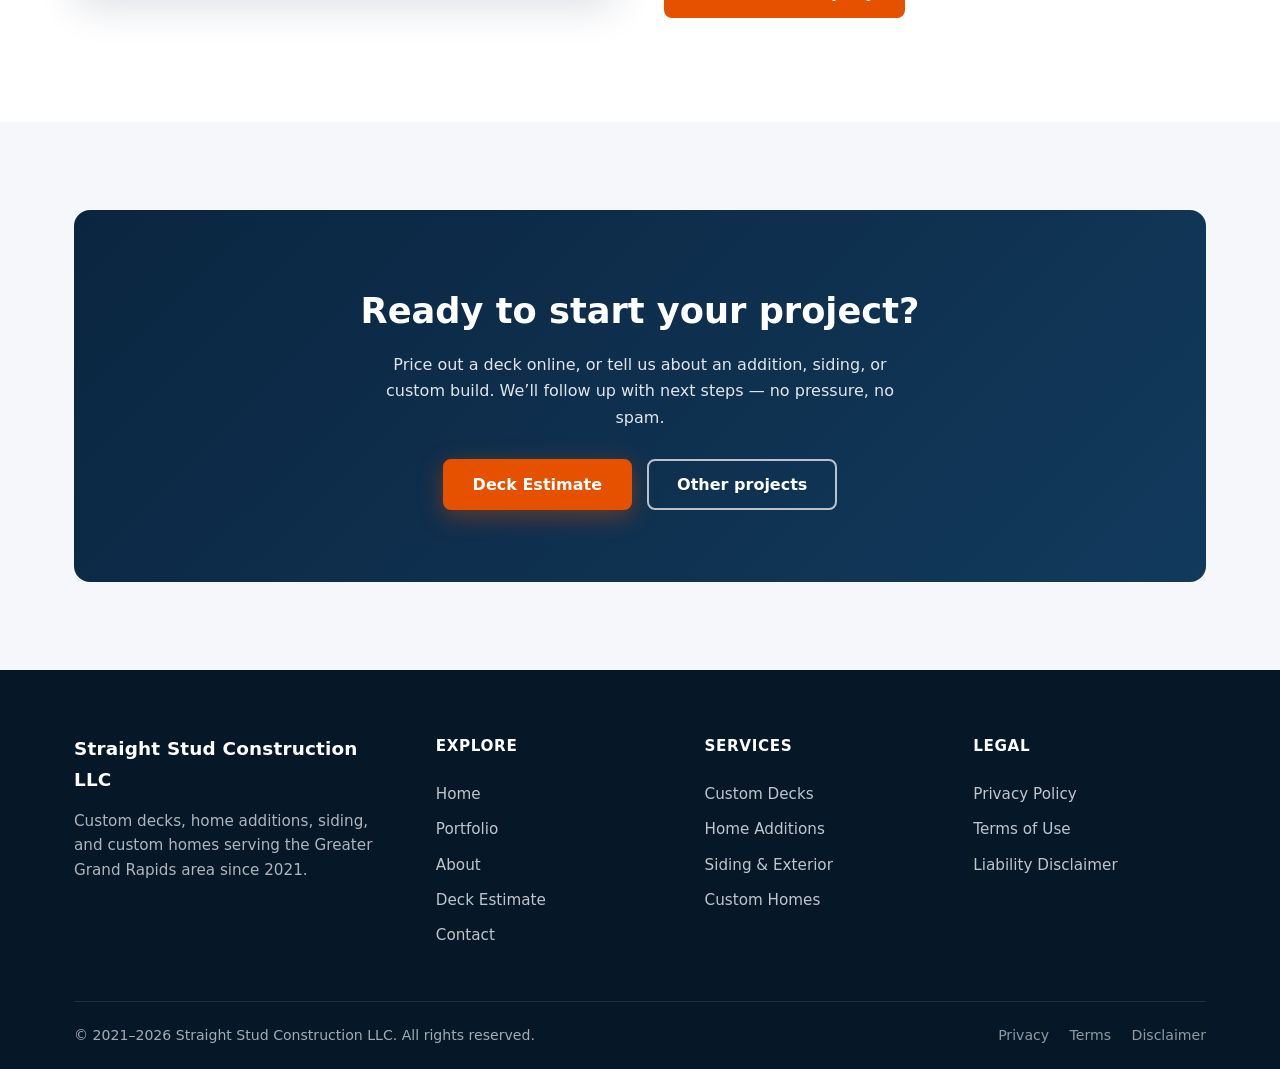
==== commit 35ffcdf8: "Add Arroyo and Pentwater hero photo reel on the homepage. Rotate featured deck project photos in the" ====
--- a/index.html
+++ b/index.html
@@ -71,7 +71,16 @@
   </header>
 
   <main id="main">
-    <section class="hero">
+    <section class="hero" aria-roledescription="carousel" aria-label="Featured deck projects">
+      <div class="hero__slides" id="hero-slides" aria-hidden="true">
+        <div class="hero__slide is-active" style="background-image:url('assets/hero/arroyo-01-exterior.jpg')" data-label="Arroyo Vista · Lake Belle Vista"></div>
+        <div class="hero__slide" style="background-image:url('assets/hero/arroyo-03-lakeview.jpg')" data-label="Arroyo Vista · Lake living deck"></div>
+        <div class="hero__slide" style="background-image:url('assets/hero/arroyo-04-outdoor-kitchen.jpg')" data-label="Arroyo Vista · Outdoor kitchen"></div>
+        <div class="hero__slide" style="background-image:url('assets/hero/arroyo-05-kitchen-lake.jpg')" data-label="Arroyo Vista · Composite &amp; stone"></div>
+        <div class="hero__slide" style="background-image:url('assets/hero/arroyo-02-exterior.jpg')" data-label="Arroyo Vista · Multi-level deck"></div>
+        <div class="hero__slide" style="background-image:url('assets/hero/pentwater-01-beach-stairs.jpg')" data-label="Pentwater · Lake Michigan beach access"></div>
+        <div class="hero__slide" style="background-image:url('assets/hero/pentwater-02-beach-stairs.jpg')" data-label="Pentwater · Dune stairs to the beach"></div>
+      </div>
       <div class="hero__bg" aria-hidden="true"></div>
       <div class="container hero__content">
         <span class="hero__badge">Licensed &amp; Insured · Greater Grand Rapids</span>
@@ -97,6 +106,19 @@
             <span>Greater Grand Rapids</span>
           </div>
         </div>
+        <div class="hero__project" id="hero-project-label">
+          <span class="hero__project-eyebrow">Featured projects</span>
+          <span class="hero__project-name" id="hero-project-name">Arroyo Vista · Lake Belle Vista</span>
+        </div>
+        <div class="hero__controls">
+          <button type="button" class="hero__dot is-active" data-hero-index="0" aria-label="Show slide 1: Arroyo Vista exterior"></button>
+          <button type="button" class="hero__dot" data-hero-index="1" aria-label="Show slide 2: Arroyo Vista lake view"></button>
+          <button type="button" class="hero__dot" data-hero-index="2" aria-label="Show slide 3: Arroyo outdoor kitchen"></button>
+          <button type="button" class="hero__dot" data-hero-index="3" aria-label="Show slide 4: Arroyo kitchen and lake"></button>
+          <button type="button" class="hero__dot" data-hero-index="4" aria-label="Show slide 5: Arroyo multi-level"></button>
+          <button type="button" class="hero__dot" data-hero-index="5" aria-label="Show slide 6: Pentwater beach access"></button>
+          <button type="button" class="hero__dot" data-hero-index="6" aria-label="Show slide 7: Pentwater dune stairs"></button>
+        </div>
       </div>
     </section>
 
@@ -137,63 +159,63 @@
         <div class="section__header">
           <span class="section__eyebrow">Portfolio</span>
           <h2 class="section__title" id="featured-title">Featured Work</h2>
-          <p class="section__lead">A snapshot of recent projects. Explore the full gallery organized by project type.</p>
+          <p class="section__lead">Highlighting our latest builds — Arroyo Vista and Pentwater on Lake Michigan — plus more from the full gallery.</p>
         </div>
         <div class="portfolio-grid" id="featured-grid">
           <article
             class="portfolio-item"
             data-category="decks"
-            data-full="assets/portfolio/decks/decks-01-20230520-104854-6af335.jpg"
-            data-title="Custom deck project"
+            data-full="assets/portfolio/decks/decks-arroyo-01-exterior.jpg"
+            data-title="Arroyo Vista — multi-level lake deck"
             tabindex="0"
             role="button"
-            aria-label="View Custom deck project">
-            <img src="assets/portfolio/decks/decks-01-20230520-104854-6af335.jpg" alt="Custom deck project" loading="lazy" width="600" height="450">
+            aria-label="View Arroyo Vista multi-level lake deck">
+            <img src="assets/portfolio/decks/decks-arroyo-01-exterior.jpg" alt="Arroyo Vista multi-level composite deck with glass rail and outdoor kitchen" loading="lazy" width="600" height="450">
             <div class="portfolio-item__overlay">
-              <span class="portfolio-item__cat">Decks</span>
-              <span class="portfolio-item__title">Custom deck project</span>
+              <span class="portfolio-item__cat">Decks · Arroyo Vista</span>
+              <span class="portfolio-item__title">Lake Belle Vista multi-level deck</span>
             </div>
           </article>
           <article
             class="portfolio-item"
-            data-category="additions"
-            data-full="assets/portfolio/additions/additions-12-20250405-193327-10671c.jpg"
-            data-title="Home addition project"
+            data-category="decks"
+            data-full="assets/portfolio/decks/decks-arroyo-03-lakeview.jpg"
+            data-title="Arroyo Vista — lake view outdoor living"
             tabindex="0"
             role="button"
-            aria-label="View Home addition project">
-            <img src="assets/portfolio/additions/additions-12-20250405-193327-10671c.jpg" alt="Home addition project" loading="lazy" width="600" height="450">
+            aria-label="View Arroyo Vista lake view outdoor living">
+            <img src="assets/portfolio/decks/decks-arroyo-03-lakeview.jpg" alt="Arroyo Vista deck overlooking the lake with stone outdoor kitchen" loading="lazy" width="600" height="450">
             <div class="portfolio-item__overlay">
-              <span class="portfolio-item__cat">Additions</span>
-              <span class="portfolio-item__title">Home addition project</span>
+              <span class="portfolio-item__cat">Decks · Arroyo Vista</span>
+              <span class="portfolio-item__title">Lake view &amp; outdoor kitchen</span>
             </div>
           </article>
           <article
             class="portfolio-item"
-            data-category="siding"
-            data-full="assets/portfolio/siding/siding-01-1712-4ed9f3.jpg"
-            data-title="Siding & exterior project"
+            data-category="decks"
+            data-full="assets/portfolio/decks/decks-02-20240802-181546-0fcd5e.jpg"
+            data-title="Pentwater — Lake Michigan beach access"
             tabindex="0"
             role="button"
-            aria-label="View Siding & exterior project">
-            <img src="assets/portfolio/siding/siding-01-1712-4ed9f3.jpg" alt="Siding & exterior project" loading="lazy" width="600" height="450">
+            aria-label="View Pentwater Lake Michigan beach access deck">
+            <img src="assets/portfolio/decks/decks-02-20240802-181546-0fcd5e.jpg" alt="Pentwater dune deck and stairs to Lake Michigan beach" loading="lazy" width="600" height="450">
             <div class="portfolio-item__overlay">
-              <span class="portfolio-item__cat">Siding</span>
-              <span class="portfolio-item__title">Siding & exterior project</span>
+              <span class="portfolio-item__cat">Decks · Pentwater</span>
+              <span class="portfolio-item__title">Lake Michigan beach access</span>
             </div>
           </article>
           <article
             class="portfolio-item"
-            data-category="custom-homes"
-            data-full="assets/portfolio/custom-homes/custom-homes-01-20241112-124613-65b222.jpg"
-            data-title="Custom home project"
+            data-category="decks"
+            data-full="assets/portfolio/decks/decks-05-20240802-181546-2-0bf5ed.jpg"
+            data-title="Pentwater — dune stairs to the beach"
             tabindex="0"
             role="button"
-            aria-label="View Custom home project">
-            <img src="assets/portfolio/custom-homes/custom-homes-01-20241112-124613-65b222.jpg" alt="Custom home project" loading="lazy" width="600" height="450">
+            aria-label="View Pentwater dune stairs to the beach">
+            <img src="assets/portfolio/decks/decks-05-20240802-181546-2-0bf5ed.jpg" alt="Pentwater composite stairs through sand dunes to the beach" loading="lazy" width="600" height="450">
             <div class="portfolio-item__overlay">
-              <span class="portfolio-item__cat">Custom Homes</span>
-              <span class="portfolio-item__title">Custom home project</span>
+              <span class="portfolio-item__cat">Decks · Pentwater</span>
+              <span class="portfolio-item__title">Dune stairs to the beach</span>
             </div>
           </article>
         </div>
@@ -207,7 +229,7 @@
       <div class="container">
         <div class="about-grid">
           <div class="about-grid__media">
-            <img src="assets/portfolio/decks/decks-01-20230520-104854-6af335.jpg" alt="Straight Stud Construction project" loading="lazy" width="640" height="480" style="width:100%;height:100%;object-fit:cover;border-radius:inherit;">
+            <img src="assets/portfolio/decks/decks-arroyo-04-outdoor-kitchen.jpg" alt="Arroyo Vista outdoor kitchen and composite deck by Straight Stud Construction" loading="lazy" width="640" height="480" style="width:100%;height:100%;object-fit:cover;border-radius:inherit;">
           </div>
           <div class="about-grid__body">
             <span class="section__eyebrow">Why Straight Stud</span>
--- a/css/styles.css
+++ b/css/styles.css
@@ -347,20 +347,114 @@
   overflow: hidden;
 }
 
+/* Rotating project photo reel (Arroyo + Pentwater) */
+.hero__slides {
+  position: absolute;
+  inset: 0;
+  z-index: 0;
+}
+
+.hero__slide {
+  position: absolute;
+  inset: 0;
+  background-position: center;
+  background-size: cover;
+  background-repeat: no-repeat;
+  opacity: 0;
+  transform: scale(1.04);
+  transition: opacity 1.1s ease, transform 6s ease;
+  will-change: opacity, transform;
+}
+
+.hero__slide.is-active {
+  opacity: 1;
+  transform: scale(1);
+  z-index: 1;
+}
+
 .hero__bg {
   position: absolute;
   inset: 0;
+  z-index: 1;
+  pointer-events: none;
   background:
-    linear-gradient(115deg, rgba(6, 24, 40, 0.92) 0%, rgba(10, 37, 64, 0.78) 55%, rgba(10, 37, 64, 0.55) 100%),
-    url("../assets/hero/hero.jpg") center/cover no-repeat,
-    linear-gradient(135deg, #061828 0%, #0a2540 50%, #123a5c 100%);
+    linear-gradient(115deg, rgba(6, 24, 40, 0.92) 0%, rgba(10, 37, 64, 0.78) 48%, rgba(10, 37, 64, 0.45) 100%);
 }
 
 .hero__content {
   position: relative;
-  z-index: 1;
+  z-index: 2;
   padding: 100px 0 90px;
   max-width: 700px;
+}
+
+.hero__project {
+  margin-top: 28px;
+  display: flex;
+  flex-direction: column;
+  gap: 4px;
+}
+
+.hero__project-eyebrow {
+  font-size: 0.75rem;
+  font-weight: 600;
+  letter-spacing: 0.08em;
+  text-transform: uppercase;
+  color: #ffb74d;
+  opacity: 0.95;
+}
+
+.hero__project-name {
+  font-size: 1rem;
+  font-weight: 600;
+  opacity: 0.95;
+  min-height: 1.4em;
+  transition: opacity 0.35s ease;
+}
+
+.hero__project-name.is-fading {
+  opacity: 0;
+}
+
+.hero__controls {
+  display: flex;
+  flex-wrap: wrap;
+  align-items: center;
+  gap: 10px;
+  margin-top: 18px;
+}
+
+.hero__dot {
+  width: 10px;
+  height: 10px;
+  padding: 0;
+  border: 0;
+  border-radius: 999px;
+  background: rgba(255, 255, 255, 0.35);
+  cursor: pointer;
+  transition: background 0.25s ease, transform 0.25s ease, width 0.25s ease;
+}
+
+.hero__dot:hover,
+.hero__dot:focus-visible {
+  background: rgba(255, 255, 255, 0.7);
+  outline: none;
+  transform: scale(1.15);
+}
+
+.hero__dot.is-active {
+  width: 28px;
+  background: #ffb74d;
+}
+
+@media (prefers-reduced-motion: reduce) {
+  .hero__slide {
+    transition: opacity 0.01ms;
+    transform: none;
+  }
+  .hero__slide.is-active {
+    transform: none;
+  }
 }
 
 .hero__badge {
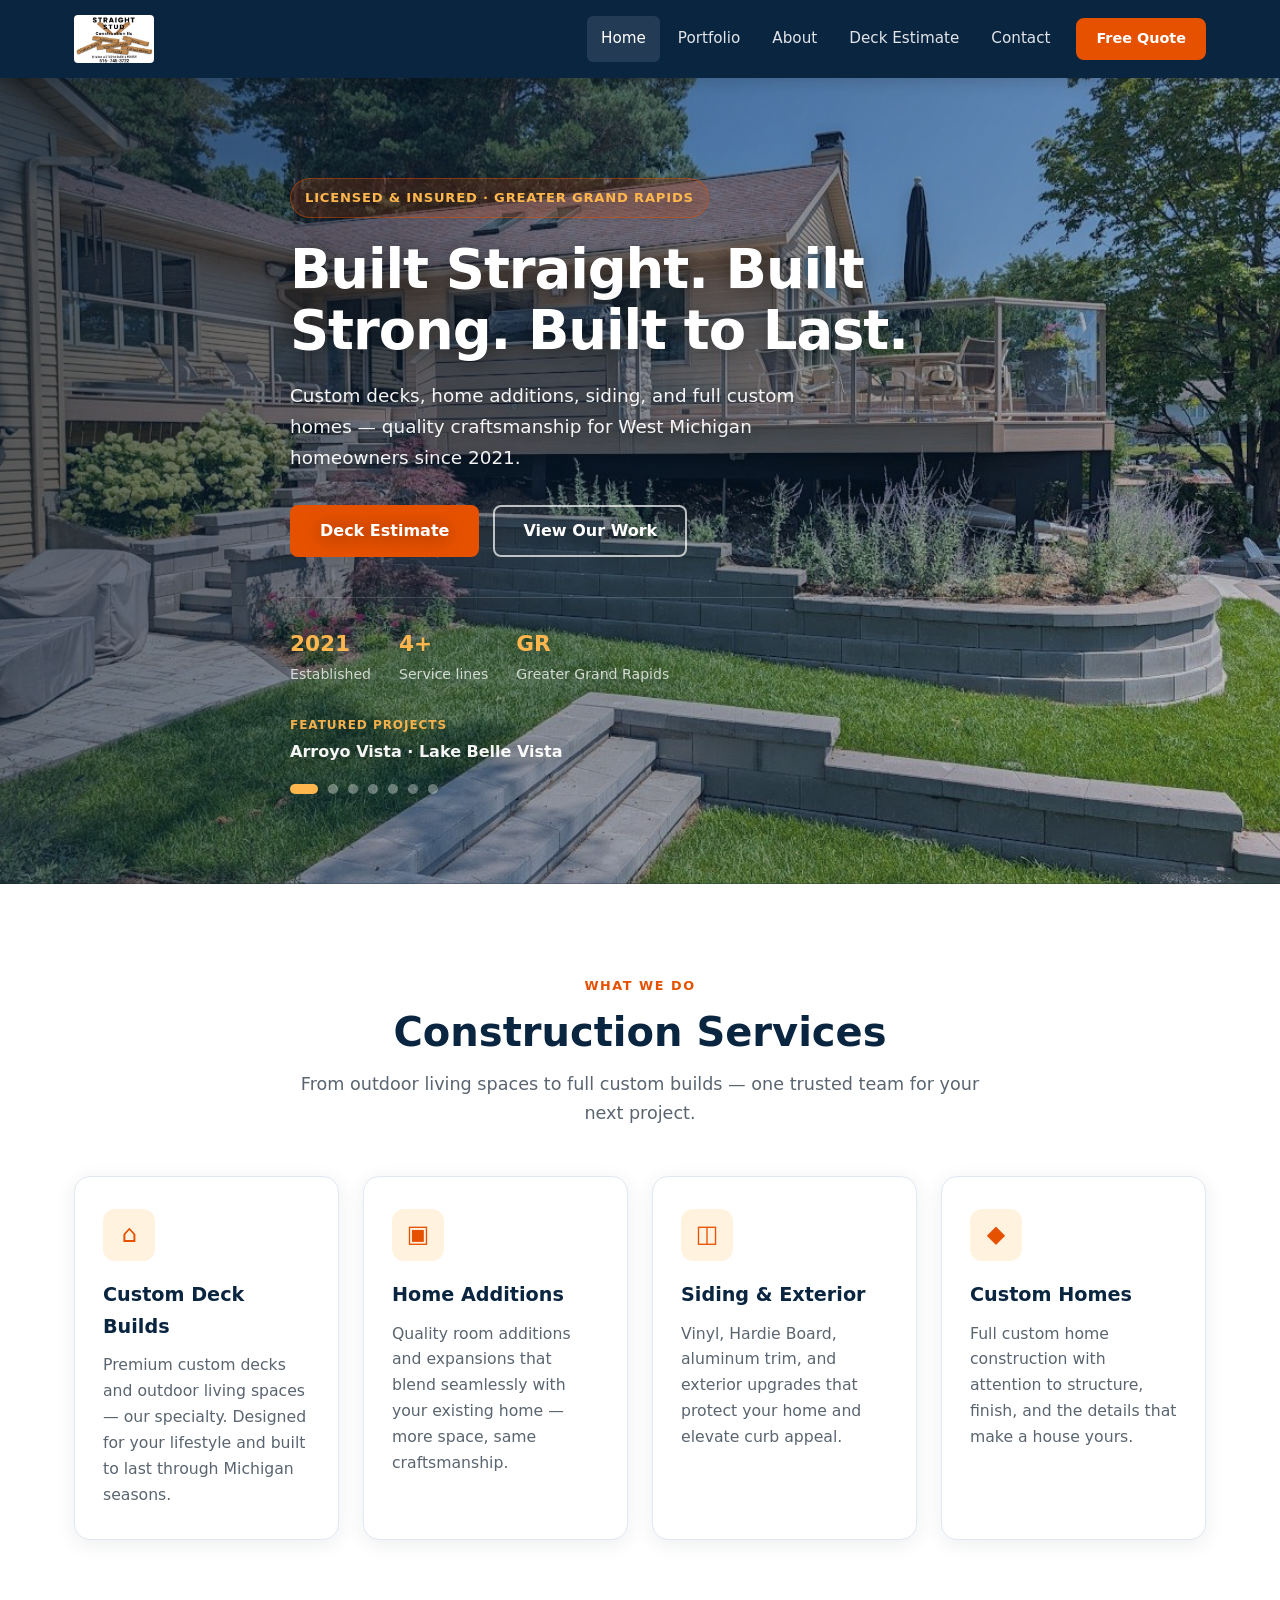
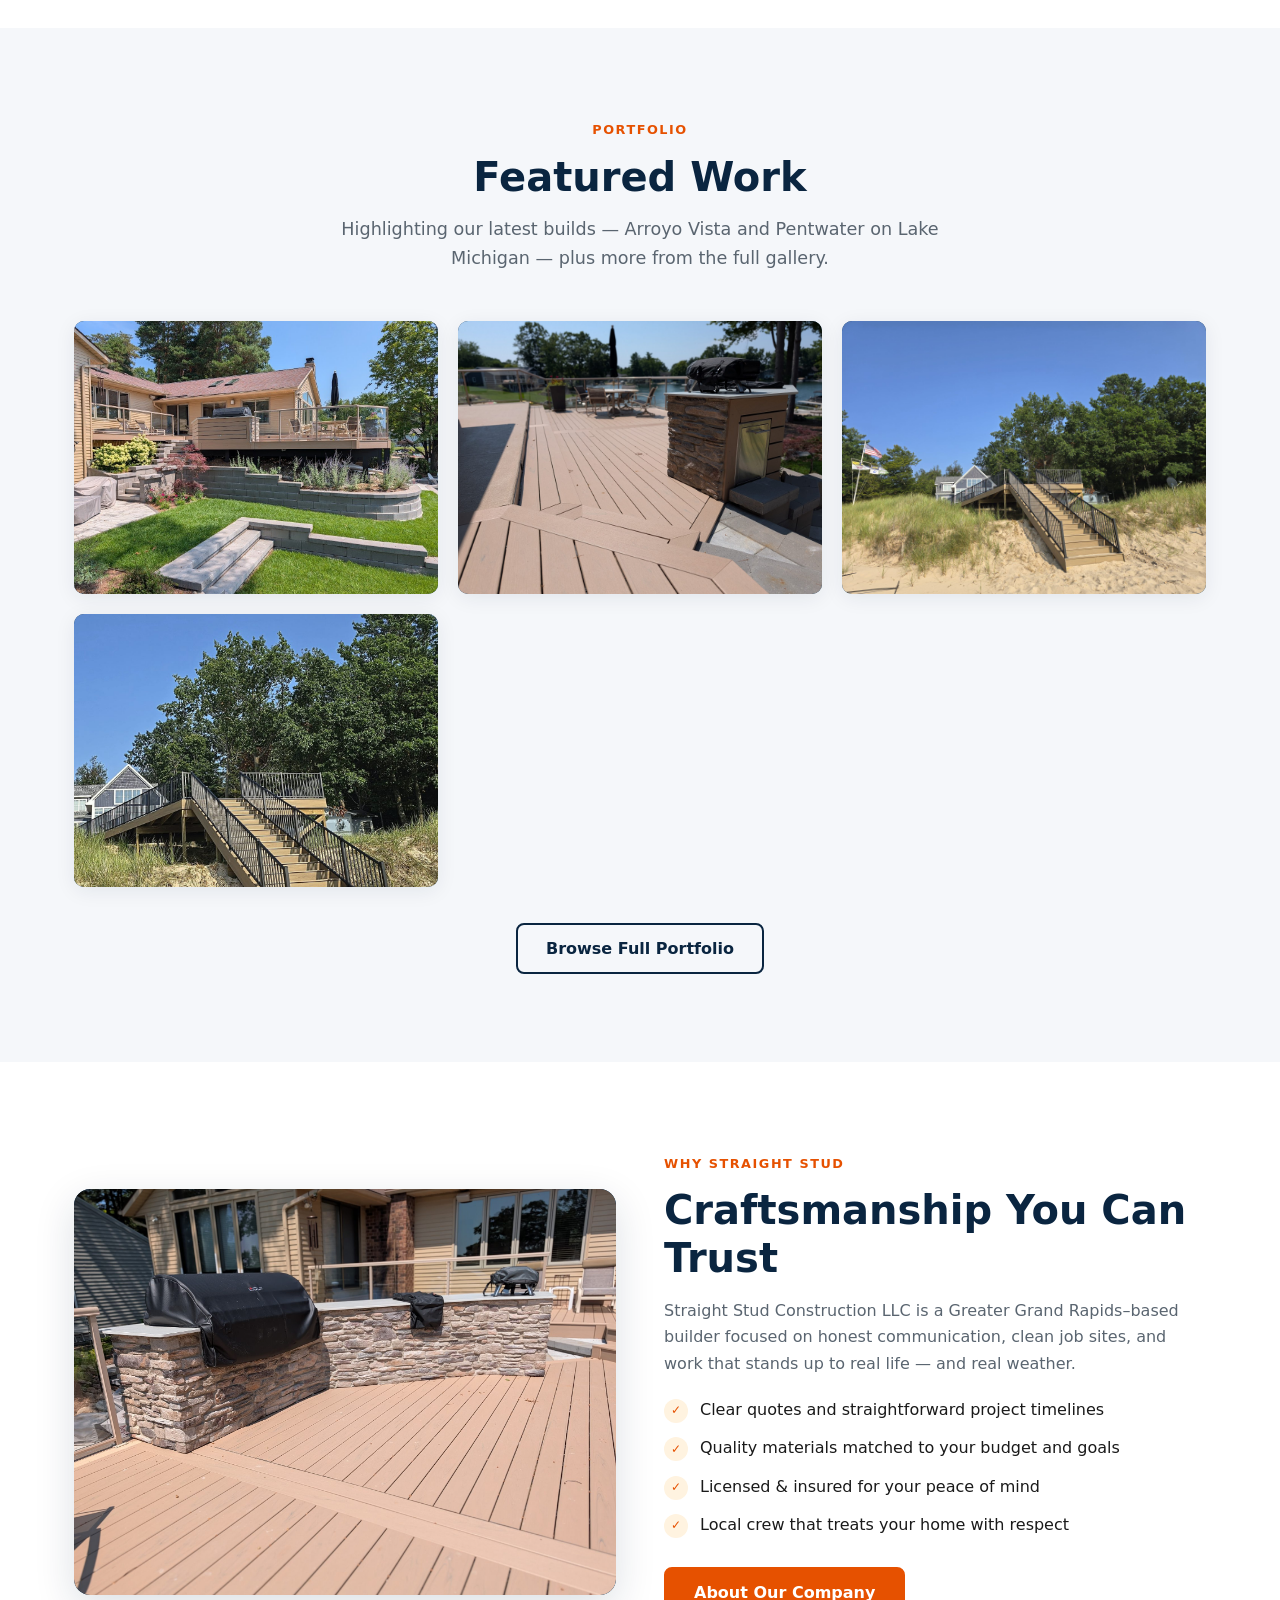
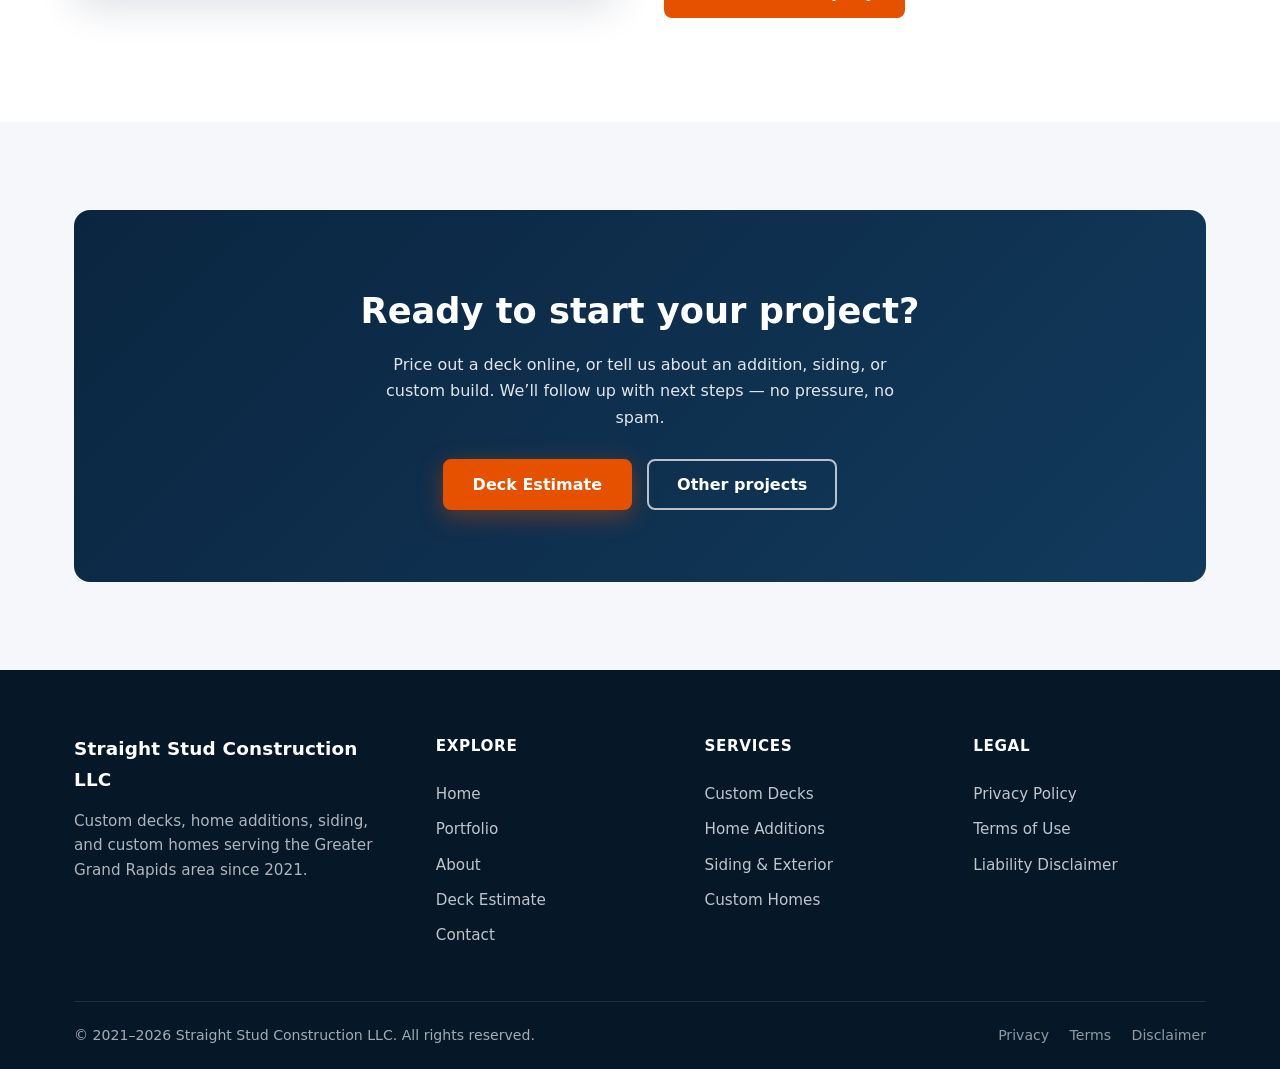
==== commit 74b48f50: "Make hero project photos more visible and remove deck project 9. Lighten the homepage banner overlay" ====
--- a/index.html
+++ b/index.html
@@ -14,6 +14,7 @@
   <meta http-equiv="Referrer-Policy" content="strict-origin-when-cross-origin">
   <title>Straight Stud Construction LLC | Custom Decks & Home Construction — Grand Rapids</title>
   <link rel="stylesheet" href="css/styles.css">
+  <link rel="preload" as="image" href="assets/hero/arroyo-01-exterior.jpg">
   <!-- Google tag (gtag.js) -->
   <script async src="https://www.googletagmanager.com/gtag/js?id=G-XSX8FN3QLS"></script>
   <script>
@@ -73,13 +74,13 @@
   <main id="main">
     <section class="hero" aria-roledescription="carousel" aria-label="Featured deck projects">
       <div class="hero__slides" id="hero-slides" aria-hidden="true">
-        <div class="hero__slide is-active" style="background-image:url('assets/hero/arroyo-01-exterior.jpg')" data-label="Arroyo Vista · Lake Belle Vista"></div>
-        <div class="hero__slide" style="background-image:url('assets/hero/arroyo-03-lakeview.jpg')" data-label="Arroyo Vista · Lake living deck"></div>
-        <div class="hero__slide" style="background-image:url('assets/hero/arroyo-04-outdoor-kitchen.jpg')" data-label="Arroyo Vista · Outdoor kitchen"></div>
-        <div class="hero__slide" style="background-image:url('assets/hero/arroyo-05-kitchen-lake.jpg')" data-label="Arroyo Vista · Composite &amp; stone"></div>
-        <div class="hero__slide" style="background-image:url('assets/hero/arroyo-02-exterior.jpg')" data-label="Arroyo Vista · Multi-level deck"></div>
-        <div class="hero__slide" style="background-image:url('assets/hero/pentwater-01-beach-stairs.jpg')" data-label="Pentwater · Lake Michigan beach access"></div>
-        <div class="hero__slide" style="background-image:url('assets/hero/pentwater-02-beach-stairs.jpg')" data-label="Pentwater · Dune stairs to the beach"></div>
+        <div class="hero__slide is-active" style="background-image:url('assets/hero/arroyo-01-exterior.jpg')" data-label="Arroyo Vista · Lake Belle Vista" role="img" aria-label="Arroyo Vista multi-level lake deck"></div>
+        <div class="hero__slide" style="background-image:url('assets/hero/arroyo-03-lakeview.jpg')" data-label="Arroyo Vista · Lake living deck" role="img" aria-label="Arroyo Vista lake view deck"></div>
+        <div class="hero__slide" style="background-image:url('assets/hero/arroyo-04-outdoor-kitchen.jpg')" data-label="Arroyo Vista · Outdoor kitchen" role="img" aria-label="Arroyo Vista outdoor kitchen"></div>
+        <div class="hero__slide" style="background-image:url('assets/hero/arroyo-05-kitchen-lake.jpg')" data-label="Arroyo Vista · Composite &amp; stone" role="img" aria-label="Arroyo Vista composite and stone"></div>
+        <div class="hero__slide" style="background-image:url('assets/hero/arroyo-02-exterior.jpg')" data-label="Arroyo Vista · Multi-level deck" role="img" aria-label="Arroyo Vista multi-level exterior"></div>
+        <div class="hero__slide" style="background-image:url('assets/hero/pentwater-01-beach-stairs.jpg')" data-label="Pentwater · Lake Michigan beach access" role="img" aria-label="Pentwater Lake Michigan beach access"></div>
+        <div class="hero__slide" style="background-image:url('assets/hero/pentwater-02-beach-stairs.jpg')" data-label="Pentwater · Dune stairs to the beach" role="img" aria-label="Pentwater dune stairs"></div>
       </div>
       <div class="hero__bg" aria-hidden="true"></div>
       <div class="container hero__content">
--- a/css/styles.css
+++ b/css/styles.css
@@ -377,8 +377,14 @@
   inset: 0;
   z-index: 1;
   pointer-events: none;
+  /* Lighter veil so Arroyo / Pentwater photos read clearly while text stays legible */
   background:
-    linear-gradient(115deg, rgba(6, 24, 40, 0.92) 0%, rgba(10, 37, 64, 0.78) 48%, rgba(10, 37, 64, 0.45) 100%);
+    linear-gradient(
+      115deg,
+      rgba(6, 24, 40, 0.72) 0%,
+      rgba(10, 37, 64, 0.48) 42%,
+      rgba(10, 37, 64, 0.22) 100%
+    );
 }
 
 .hero__content {
@@ -386,6 +392,7 @@
   z-index: 2;
   padding: 100px 0 90px;
   max-width: 700px;
+  text-shadow: 0 2px 18px rgba(0, 0, 0, 0.45);
 }
 
 .hero__project {
@@ -479,14 +486,16 @@
   line-height: 1.12;
   margin-bottom: 18px;
   letter-spacing: -0.02em;
+  text-shadow: 0 2px 24px rgba(0, 0, 0, 0.55);
 }
 
 .hero__lead {
   font-size: 1.15rem;
-  opacity: 0.9;
+  opacity: 0.95;
   margin-bottom: 32px;
   max-width: 540px;
   line-height: 1.7;
+  text-shadow: 0 1px 14px rgba(0, 0, 0, 0.5);
 }
 
 .hero__actions {
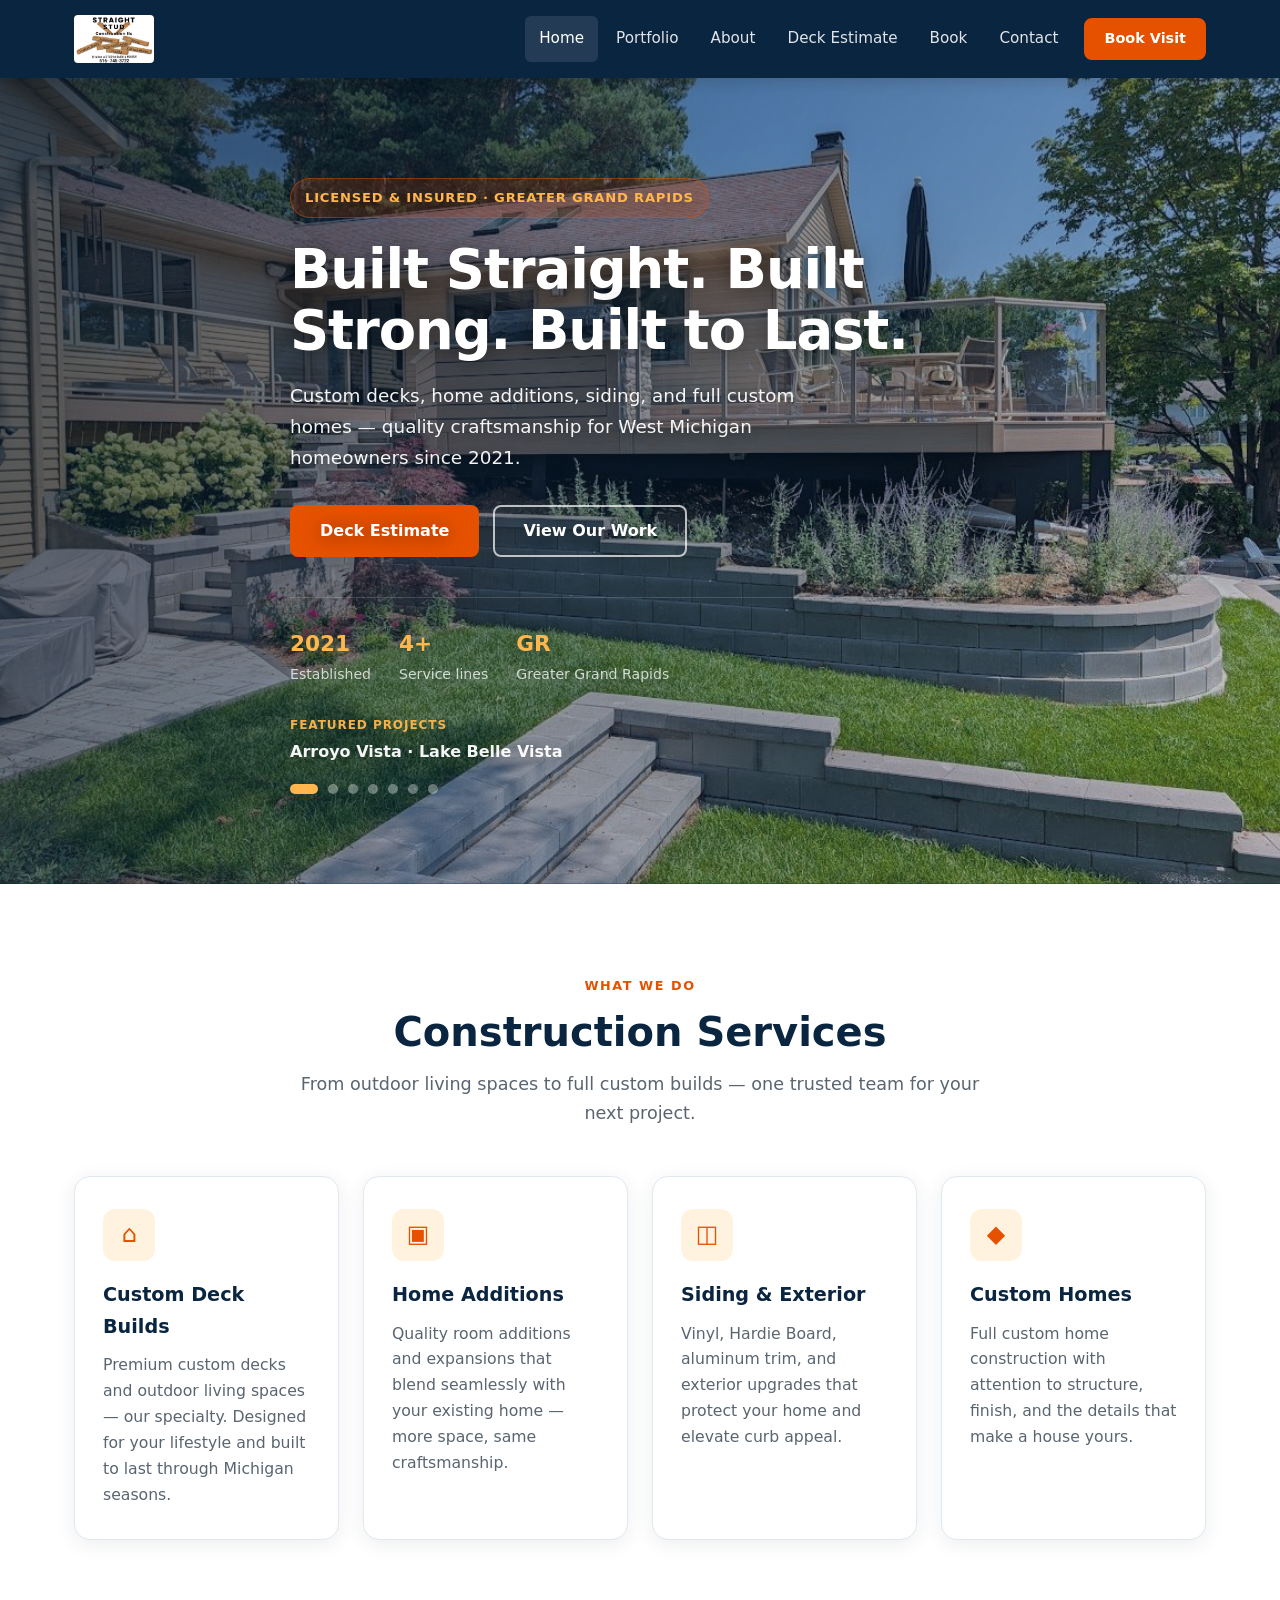
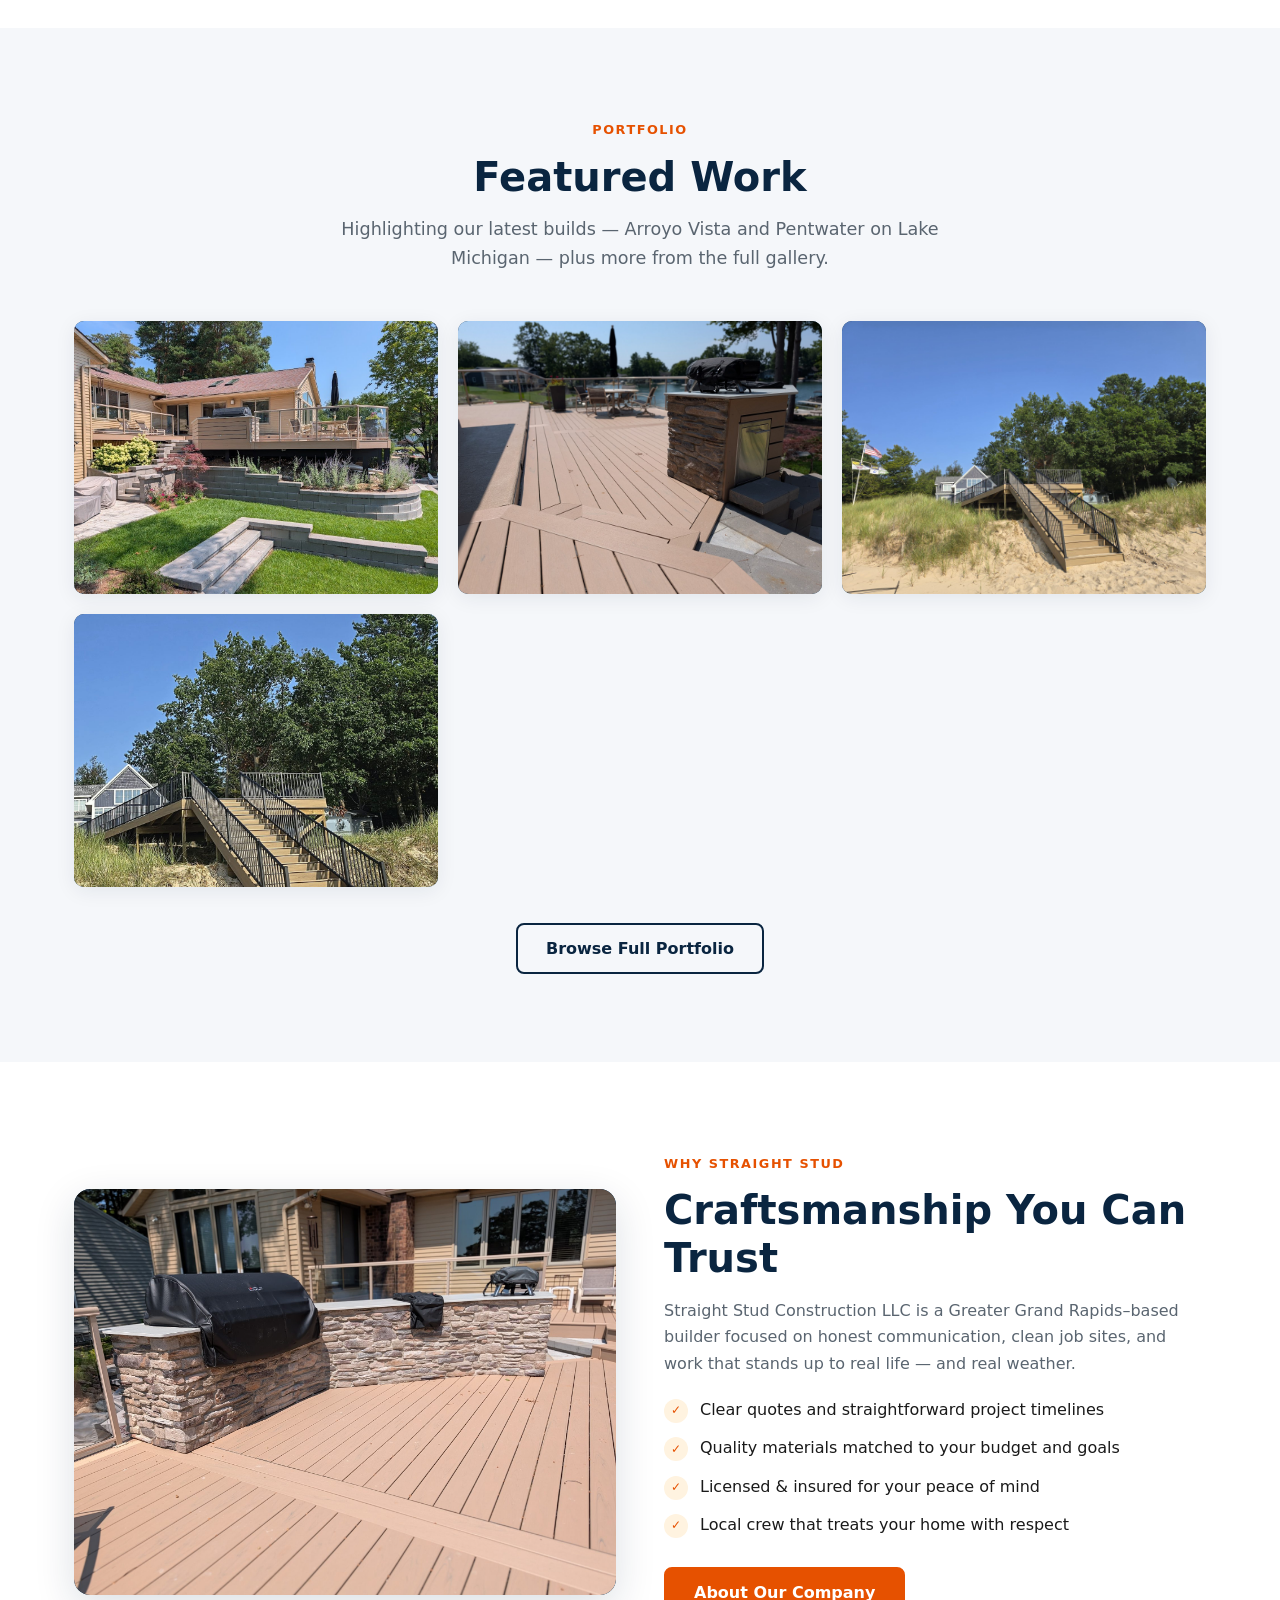
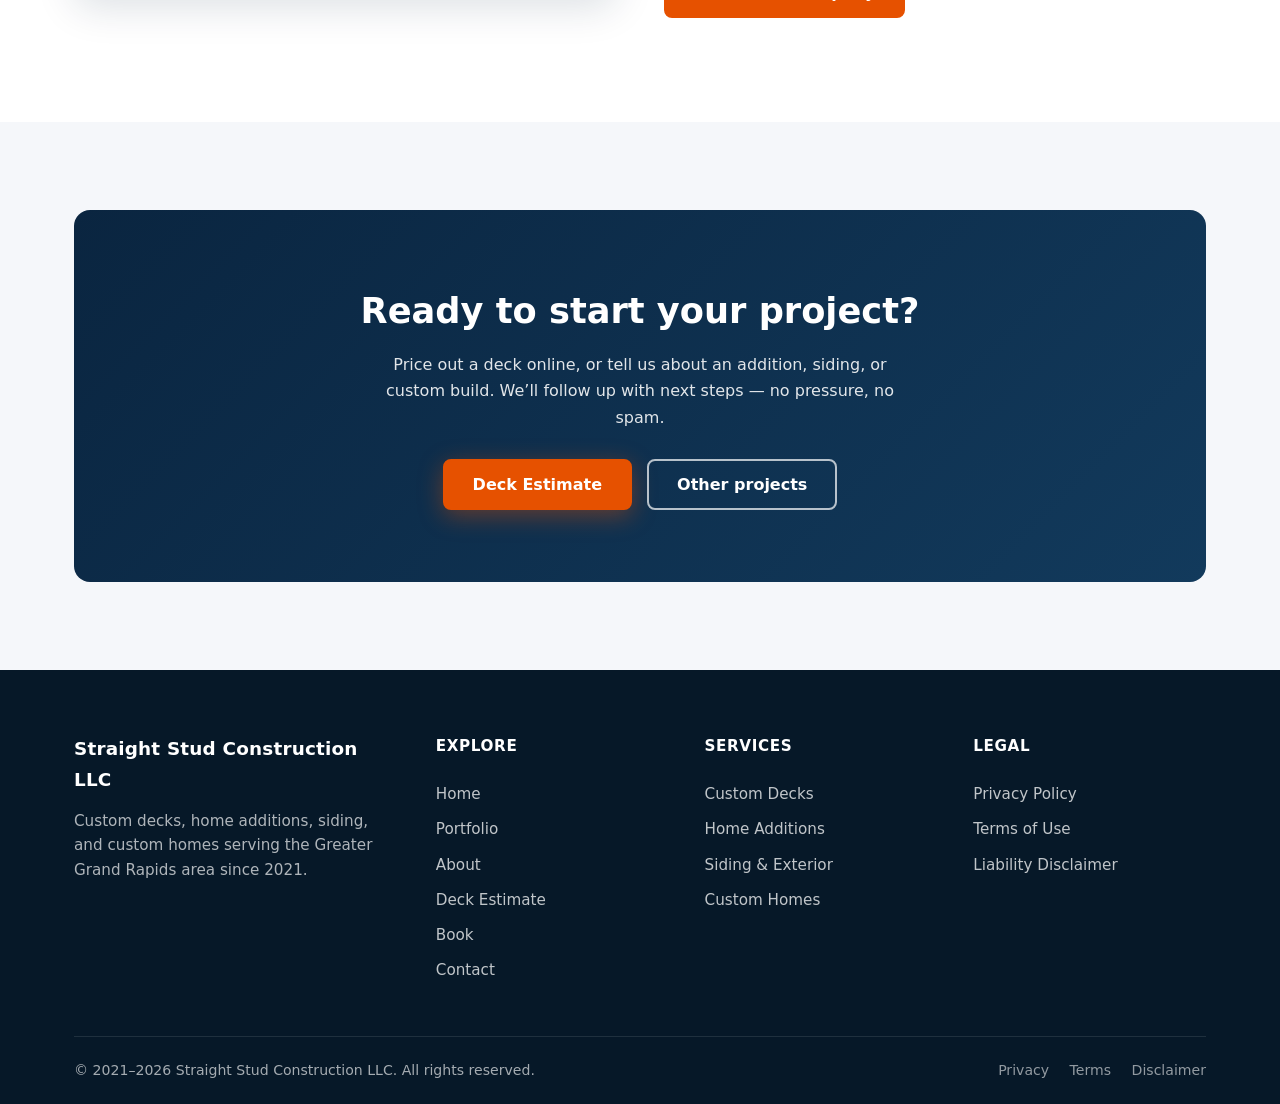
==== commit d6ce5570: "Add Google Calendar appointment booking for Mon-Sun 9am-5pm. New Book page and Contact booking secti" ====
--- a/index.html
+++ b/index.html
@@ -65,8 +65,9 @@
         <a class="nav__link" href="portfolio/">Portfolio</a>
         <a class="nav__link" href="about.html">About</a>
         <a class="nav__link" href="deck-estimate/">Deck Estimate</a>
+        <a class="nav__link" href="book.html">Book</a>
         <a class="nav__link" href="contact.html">Contact</a>
-        <a class="nav__cta btn btn--primary btn--sm" href="contact.html">Free Quote</a>
+        <a class="nav__cta btn btn--primary btn--sm" href="book.html">Book Visit</a>
       </nav>
     </div>
   </header>
@@ -277,6 +278,7 @@
           <a href="portfolio/">Portfolio</a>
           <a href="about.html">About</a>
           <a href="deck-estimate/">Deck Estimate</a>
+          <a href="book.html">Book</a>
           <a href="contact.html">Contact</a>
         </div>
         <div class="footer-col">
--- a/css/styles.css
+++ b/css/styles.css
@@ -1006,6 +1006,149 @@
   margin-bottom: 28px;
 }
 
+/* ---------- Google Calendar booking ---------- */
+.booking-layout {
+  display: grid;
+  grid-template-columns: 0.9fr 1.35fr;
+  gap: 32px;
+  align-items: start;
+}
+
+.booking-aside {
+  background: var(--primary);
+  color: #fff;
+  border-radius: var(--radius-lg);
+  padding: 36px 28px;
+}
+
+.booking-aside h2 {
+  color: #fff;
+  font-size: 1.45rem;
+  margin-bottom: 12px;
+  text-align: left;
+}
+
+.booking-aside > p {
+  opacity: 0.9;
+  margin-bottom: 24px;
+}
+
+.booking-facts {
+  list-style: none;
+  padding: 0;
+  margin: 0 0 24px;
+}
+
+.booking-facts li {
+  display: flex;
+  flex-direction: column;
+  gap: 2px;
+  padding: 12px 0;
+  border-top: 1px solid rgba(255, 255, 255, 0.12);
+}
+
+.booking-facts strong {
+  font-size: 0.8rem;
+  text-transform: uppercase;
+  letter-spacing: 0.05em;
+  opacity: 0.7;
+  font-weight: 600;
+}
+
+.booking-facts span {
+  font-weight: 600;
+}
+
+.booking-aside__note {
+  font-size: 0.95rem;
+  opacity: 0.9;
+  margin-bottom: 20px;
+}
+
+.booking-aside a {
+  color: #ffb74d;
+}
+
+.booking-aside a:hover {
+  color: #fff;
+}
+
+.booking-panel {
+  background: #fff;
+  border: 1px solid var(--border);
+  border-radius: var(--radius-lg);
+  padding: 28px;
+  box-shadow: var(--shadow);
+  min-height: 320px;
+}
+
+.booking-panel--contact {
+  max-width: 920px;
+  margin: 0 auto;
+}
+
+.booking-status {
+  font-size: 0.92rem;
+  color: var(--text-muted);
+  margin-bottom: 14px;
+}
+
+.booking-embed {
+  width: 100%;
+  min-height: 640px;
+  border-radius: var(--radius);
+  overflow: hidden;
+  background: #f6f8fb;
+  border: 1px solid var(--border);
+}
+
+.booking-embed__frame {
+  display: block;
+  width: 100%;
+  min-height: 640px;
+  height: 70vh;
+  max-height: 900px;
+  border: 0;
+  background: #fff;
+}
+
+.booking-setup {
+  padding: 8px 4px 4px;
+}
+
+.booking-setup h2 {
+  text-align: left;
+  font-size: 1.35rem;
+  margin-bottom: 12px;
+}
+
+.booking-setup p {
+  color: var(--text-muted);
+  margin-bottom: 14px;
+}
+
+.booking-setup__steps {
+  margin: 0 0 20px 1.2rem;
+  color: var(--text);
+  line-height: 1.65;
+}
+
+.booking-setup__steps li {
+  margin-bottom: 8px;
+}
+
+.booking-setup code {
+  font-size: 0.88em;
+  background: #f0f4f8;
+  padding: 2px 6px;
+  border-radius: 4px;
+}
+
+.booking-setup .btn {
+  margin-right: 10px;
+  margin-bottom: 8px;
+}
+
 .form-row {
   display: grid;
   grid-template-columns: 1fr 1fr;
@@ -1245,8 +1388,14 @@
 @media (max-width: 900px) {
   .about-grid,
   .contact-layout,
+  .booking-layout,
   .footer-grid {
     grid-template-columns: 1fr;
+  }
+
+  .booking-embed,
+  .booking-embed__frame {
+    min-height: 560px;
   }
 
   .footer-grid {
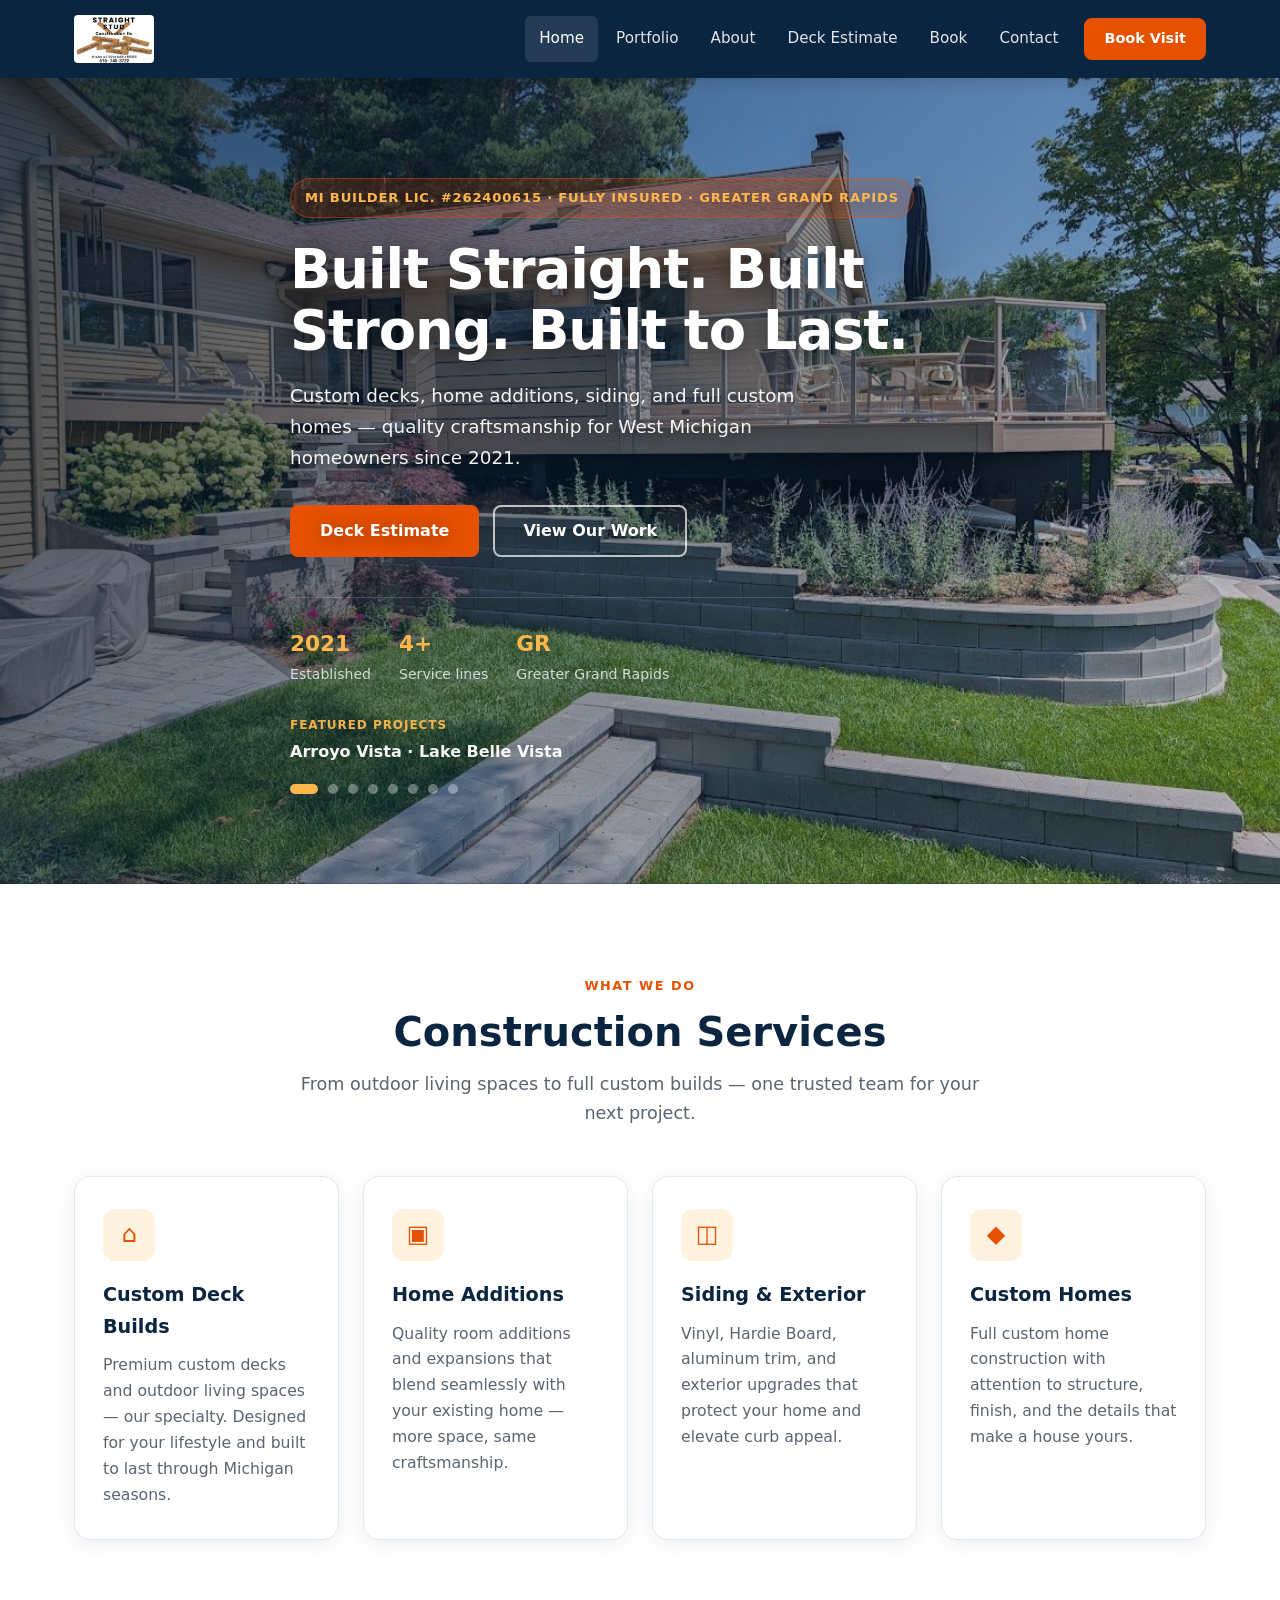
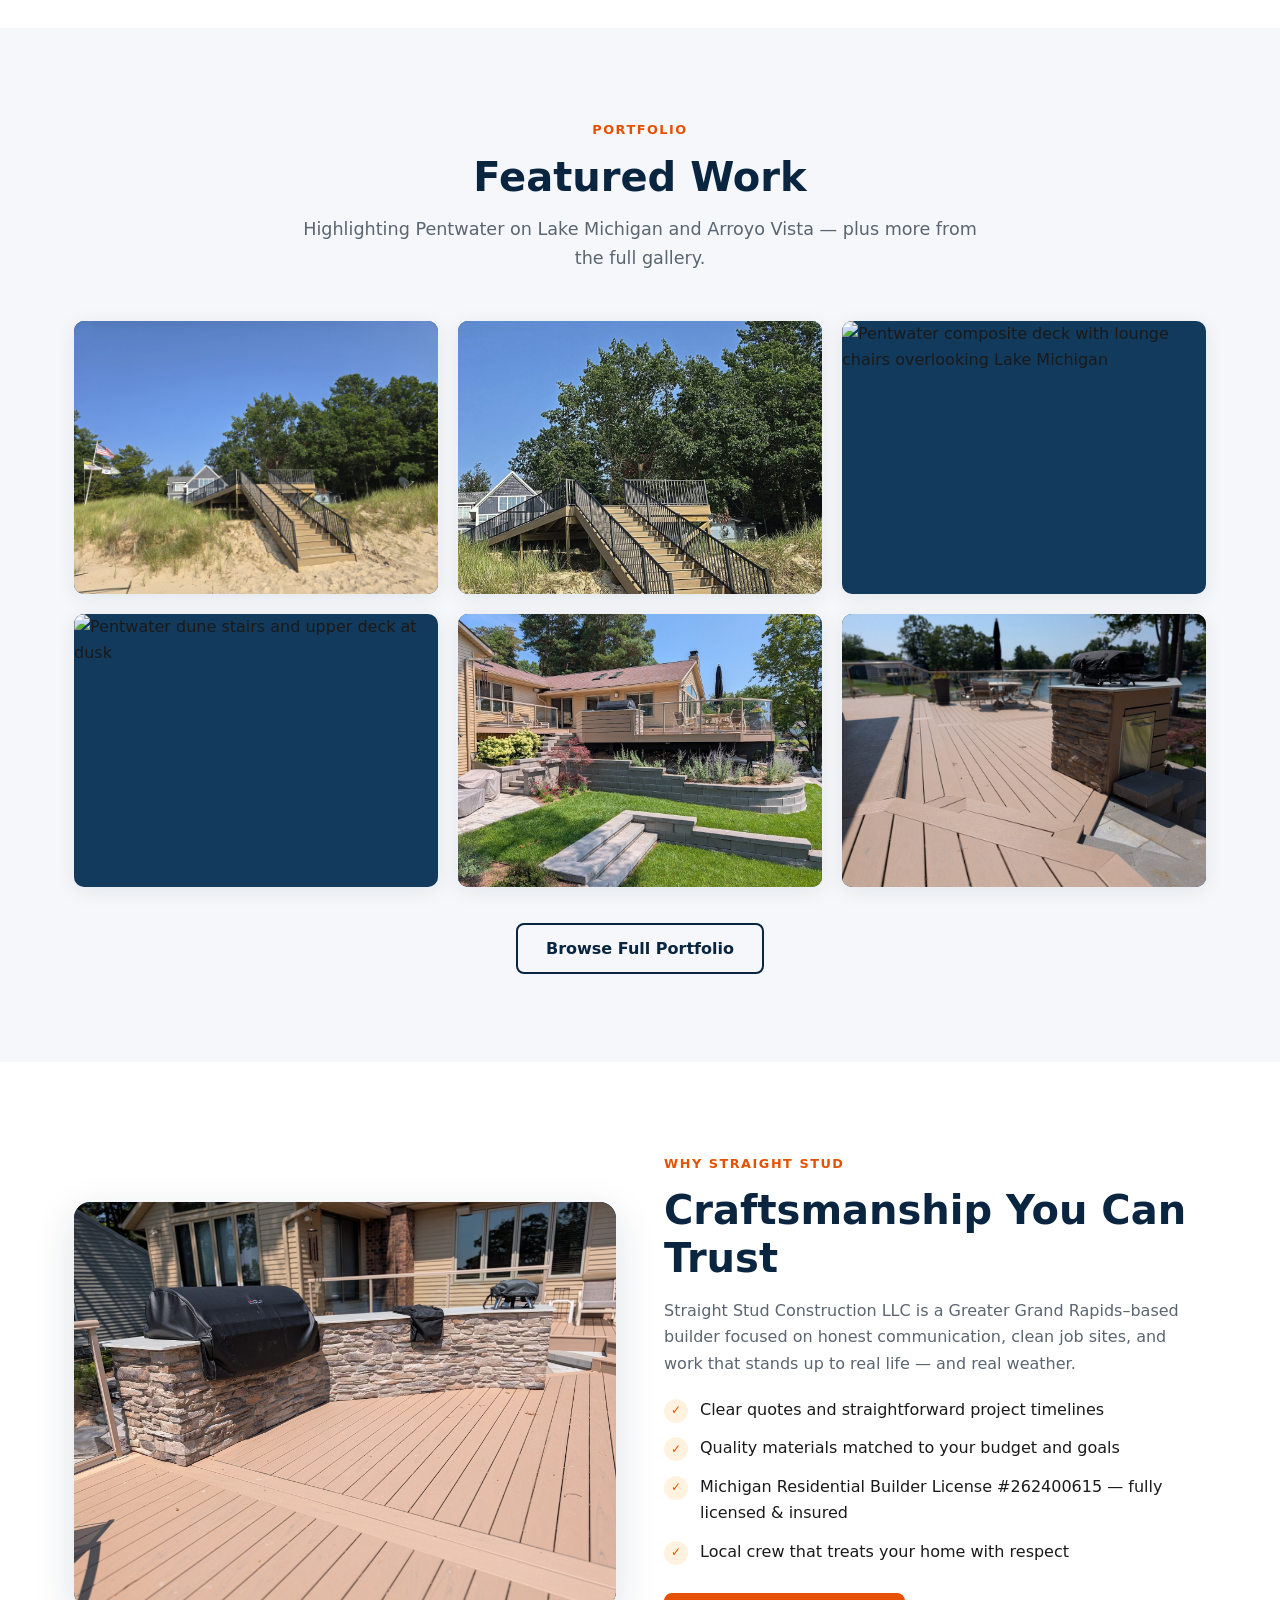
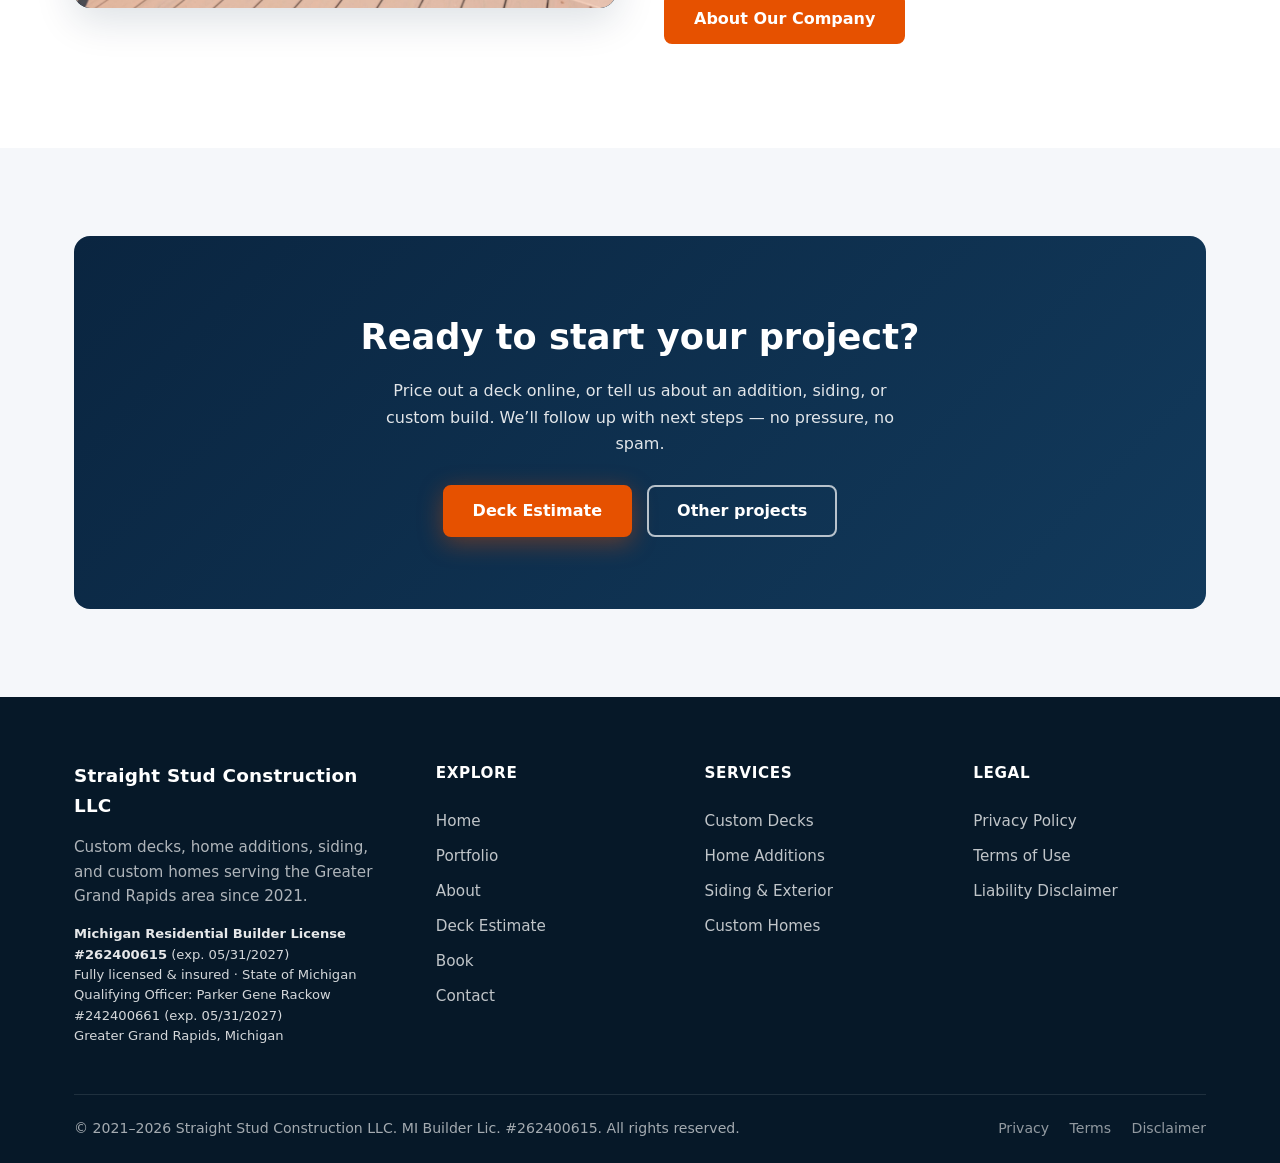
==== commit 17c85376: "Add Michigan Residential Builder License #262400615 sitewide. Company license, QO Parker Gene Rackow" ====
--- a/index.html
+++ b/index.html
@@ -3,7 +3,7 @@
 <head>
   <meta charset="UTF-8">
   <meta name="viewport" content="width=device-width, initial-scale=1.0">
-  <meta name="description" content="Straight Stud Construction LLC — custom decks, home additions, siding, and custom homes in the Greater Grand Rapids area. Licensed & insured. Est. 2021.">
+  <meta name="description" content="Straight Stud Construction LLC — custom decks, home additions, siding, and custom homes in Greater Grand Rapids. Michigan Residential Builder License #262400615. Fully licensed & insured. Est. 2021.">
   <meta name="robots" content="index, follow">
   <meta name="theme-color" content="#0a2540">
   <meta property="og:title" content="Straight Stud Construction LLC | Greater Grand Rapids">
@@ -37,8 +37,13 @@
       "@type": "Place",
       "name": "Greater Grand Rapids, Michigan"
     },
-    "description": "Custom decks, home additions, siding, and custom home construction.",
-    "priceRange": "$$"
+    "description": "Custom decks, home additions, siding, and custom home construction. Michigan Residential Builder License #262400615. Fully licensed and insured.",
+    "priceRange": "$$",
+    "identifier": {
+      "@type": "PropertyValue",
+      "name": "Michigan Residential Builder License",
+      "value": "262400615"
+    }
   }
   </script>
 </head>
@@ -82,10 +87,11 @@
         <div class="hero__slide" style="background-image:url('assets/hero/arroyo-02-exterior.jpg')" data-label="Arroyo Vista · Multi-level deck" role="img" aria-label="Arroyo Vista multi-level exterior"></div>
         <div class="hero__slide" style="background-image:url('assets/hero/pentwater-01-beach-stairs.jpg')" data-label="Pentwater · Lake Michigan beach access" role="img" aria-label="Pentwater Lake Michigan beach access"></div>
         <div class="hero__slide" style="background-image:url('assets/hero/pentwater-02-beach-stairs.jpg')" data-label="Pentwater · Dune stairs to the beach" role="img" aria-label="Pentwater dune stairs"></div>
+        <div class="hero__slide" style="background-image:url('assets/hero/pentwater-03-deck-lake-view.jpg')" data-label="Pentwater · Deck living · lake view" role="img" aria-label="Pentwater deck overlooking Lake Michigan"></div>
       </div>
       <div class="hero__bg" aria-hidden="true"></div>
       <div class="container hero__content">
-        <span class="hero__badge">Licensed &amp; Insured · Greater Grand Rapids</span>
+        <span class="hero__badge">MI Builder Lic. #262400615 · Fully Insured · Greater Grand Rapids</span>
         <h1>Built Straight. Built Strong. Built to Last.</h1>
         <p class="hero__lead">
           Custom decks, home additions, siding, and full custom homes — quality craftsmanship for West Michigan homeowners since 2021.
@@ -120,6 +126,7 @@
           <button type="button" class="hero__dot" data-hero-index="4" aria-label="Show slide 5: Arroyo multi-level"></button>
           <button type="button" class="hero__dot" data-hero-index="5" aria-label="Show slide 6: Pentwater beach access"></button>
           <button type="button" class="hero__dot" data-hero-index="6" aria-label="Show slide 7: Pentwater dune stairs"></button>
+          <button type="button" class="hero__dot" data-hero-index="7" aria-label="Show slide 8: Pentwater deck lake view"></button>
         </div>
       </div>
     </section>
@@ -161,9 +168,65 @@
         <div class="section__header">
           <span class="section__eyebrow">Portfolio</span>
           <h2 class="section__title" id="featured-title">Featured Work</h2>
-          <p class="section__lead">Highlighting our latest builds — Arroyo Vista and Pentwater on Lake Michigan — plus more from the full gallery.</p>
+          <p class="section__lead">Highlighting Pentwater on Lake Michigan and Arroyo Vista — plus more from the full gallery.</p>
         </div>
         <div class="portfolio-grid" id="featured-grid">
+          <article
+            class="portfolio-item"
+            data-category="decks"
+            data-full="assets/portfolio/decks/decks-02-20240802-181546-0fcd5e.jpg"
+            data-title="Pentwater — Lake Michigan beach access"
+            tabindex="0"
+            role="button"
+            aria-label="View Pentwater Lake Michigan beach access deck">
+            <img src="assets/portfolio/decks/decks-02-20240802-181546-0fcd5e.jpg" alt="Pentwater dune deck and stairs to Lake Michigan beach" loading="lazy" width="600" height="450">
+            <div class="portfolio-item__overlay">
+              <span class="portfolio-item__cat">Decks · Pentwater</span>
+              <span class="portfolio-item__title">Lake Michigan beach access</span>
+            </div>
+          </article>
+          <article
+            class="portfolio-item"
+            data-category="decks"
+            data-full="assets/portfolio/decks/decks-05-20240802-181546-2-0bf5ed.jpg"
+            data-title="Pentwater — dune stairs to the beach"
+            tabindex="0"
+            role="button"
+            aria-label="View Pentwater dune stairs to the beach">
+            <img src="assets/portfolio/decks/decks-05-20240802-181546-2-0bf5ed.jpg" alt="Pentwater composite stairs through sand dunes to the beach" loading="lazy" width="600" height="450">
+            <div class="portfolio-item__overlay">
+              <span class="portfolio-item__cat">Decks · Pentwater</span>
+              <span class="portfolio-item__title">Dune stairs to the beach</span>
+            </div>
+          </article>
+          <article
+            class="portfolio-item"
+            data-category="decks"
+            data-full="assets/portfolio/decks/decks-pentwater-04-deck-lake-view.jpg"
+            data-title="Pentwater — deck living with lake view"
+            tabindex="0"
+            role="button"
+            aria-label="View Pentwater deck living with lake view">
+            <img src="assets/portfolio/decks/decks-pentwater-04-deck-lake-view.jpg" alt="Pentwater composite deck with lounge chairs overlooking Lake Michigan" loading="lazy" width="600" height="450">
+            <div class="portfolio-item__overlay">
+              <span class="portfolio-item__cat">Decks · Pentwater</span>
+              <span class="portfolio-item__title">Deck living · lake view</span>
+            </div>
+          </article>
+          <article
+            class="portfolio-item"
+            data-category="decks"
+            data-full="assets/portfolio/decks/decks-pentwater-05-stairs-side-dunes.jpg"
+            data-title="Pentwater — stairs along the dunes"
+            tabindex="0"
+            role="button"
+            aria-label="View Pentwater stairs along the dunes">
+            <img src="assets/portfolio/decks/decks-pentwater-05-stairs-side-dunes.jpg" alt="Pentwater dune stairs and upper deck at dusk" loading="lazy" width="600" height="450">
+            <div class="portfolio-item__overlay">
+              <span class="portfolio-item__cat">Decks · Pentwater</span>
+              <span class="portfolio-item__title">Stairs along the dunes</span>
+            </div>
+          </article>
           <article
             class="portfolio-item"
             data-category="decks"
@@ -190,34 +253,6 @@
             <div class="portfolio-item__overlay">
               <span class="portfolio-item__cat">Decks · Arroyo Vista</span>
               <span class="portfolio-item__title">Lake view &amp; outdoor kitchen</span>
-            </div>
-          </article>
-          <article
-            class="portfolio-item"
-            data-category="decks"
-            data-full="assets/portfolio/decks/decks-02-20240802-181546-0fcd5e.jpg"
-            data-title="Pentwater — Lake Michigan beach access"
-            tabindex="0"
-            role="button"
-            aria-label="View Pentwater Lake Michigan beach access deck">
-            <img src="assets/portfolio/decks/decks-02-20240802-181546-0fcd5e.jpg" alt="Pentwater dune deck and stairs to Lake Michigan beach" loading="lazy" width="600" height="450">
-            <div class="portfolio-item__overlay">
-              <span class="portfolio-item__cat">Decks · Pentwater</span>
-              <span class="portfolio-item__title">Lake Michigan beach access</span>
-            </div>
-          </article>
-          <article
-            class="portfolio-item"
-            data-category="decks"
-            data-full="assets/portfolio/decks/decks-05-20240802-181546-2-0bf5ed.jpg"
-            data-title="Pentwater — dune stairs to the beach"
-            tabindex="0"
-            role="button"
-            aria-label="View Pentwater dune stairs to the beach">
-            <img src="assets/portfolio/decks/decks-05-20240802-181546-2-0bf5ed.jpg" alt="Pentwater composite stairs through sand dunes to the beach" loading="lazy" width="600" height="450">
-            <div class="portfolio-item__overlay">
-              <span class="portfolio-item__cat">Decks · Pentwater</span>
-              <span class="portfolio-item__title">Dune stairs to the beach</span>
             </div>
           </article>
         </div>
@@ -242,7 +277,7 @@
             <ul class="checklist">
               <li>Clear quotes and straightforward project timelines</li>
               <li>Quality materials matched to your budget and goals</li>
-              <li>Licensed &amp; insured for your peace of mind</li>
+              <li>Michigan Residential Builder License #262400615 — fully licensed &amp; insured</li>
               <li>Local crew that treats your home with respect</li>
             </ul>
             <p style="margin-top:28px;">
@@ -271,6 +306,13 @@
         <div class="footer-brand">
           <div class="brand__name">Straight Stud Construction LLC</div>
           <p>Custom decks, home additions, siding, and custom homes serving the Greater Grand Rapids area since 2021.</p>
+          <p class="footer-license">
+            <strong>Michigan Residential Builder License #262400615</strong>
+            (exp. 05/31/2027)<br>
+            Fully licensed &amp; insured · State of Michigan<br>
+            Qualifying Officer: Parker Gene Rackow #242400661 (exp. 05/31/2027)<br>
+            Greater Grand Rapids, Michigan
+          </p>
         </div>
         <div class="footer-col">
           <h4>Explore</h4>
@@ -296,7 +338,7 @@
         </div>
       </div>
       <div class="footer-bottom">
-        <span>&copy; 2021–<span data-year>2026</span> Straight Stud Construction LLC. All rights reserved.</span>
+        <span>&copy; 2021–<span data-year>2026</span> Straight Stud Construction LLC. MI Builder Lic. #262400615. All rights reserved.</span>
         <span>
           <a href="privacy.html">Privacy</a>
           <a href="terms.html">Terms</a>
--- a/css/styles.css
+++ b/css/styles.css
@@ -1344,6 +1344,19 @@
   opacity: 0.8;
 }
 
+.footer-brand .footer-license {
+  margin-top: 16px;
+  font-size: 0.82rem;
+  line-height: 1.55;
+  opacity: 0.9;
+  color: rgba(255, 255, 255, 0.92);
+}
+
+.footer-brand .footer-license strong {
+  color: #fff;
+  font-weight: 700;
+}
+
 .footer-col h4 {
   color: #fff;
   font-size: 0.95rem;
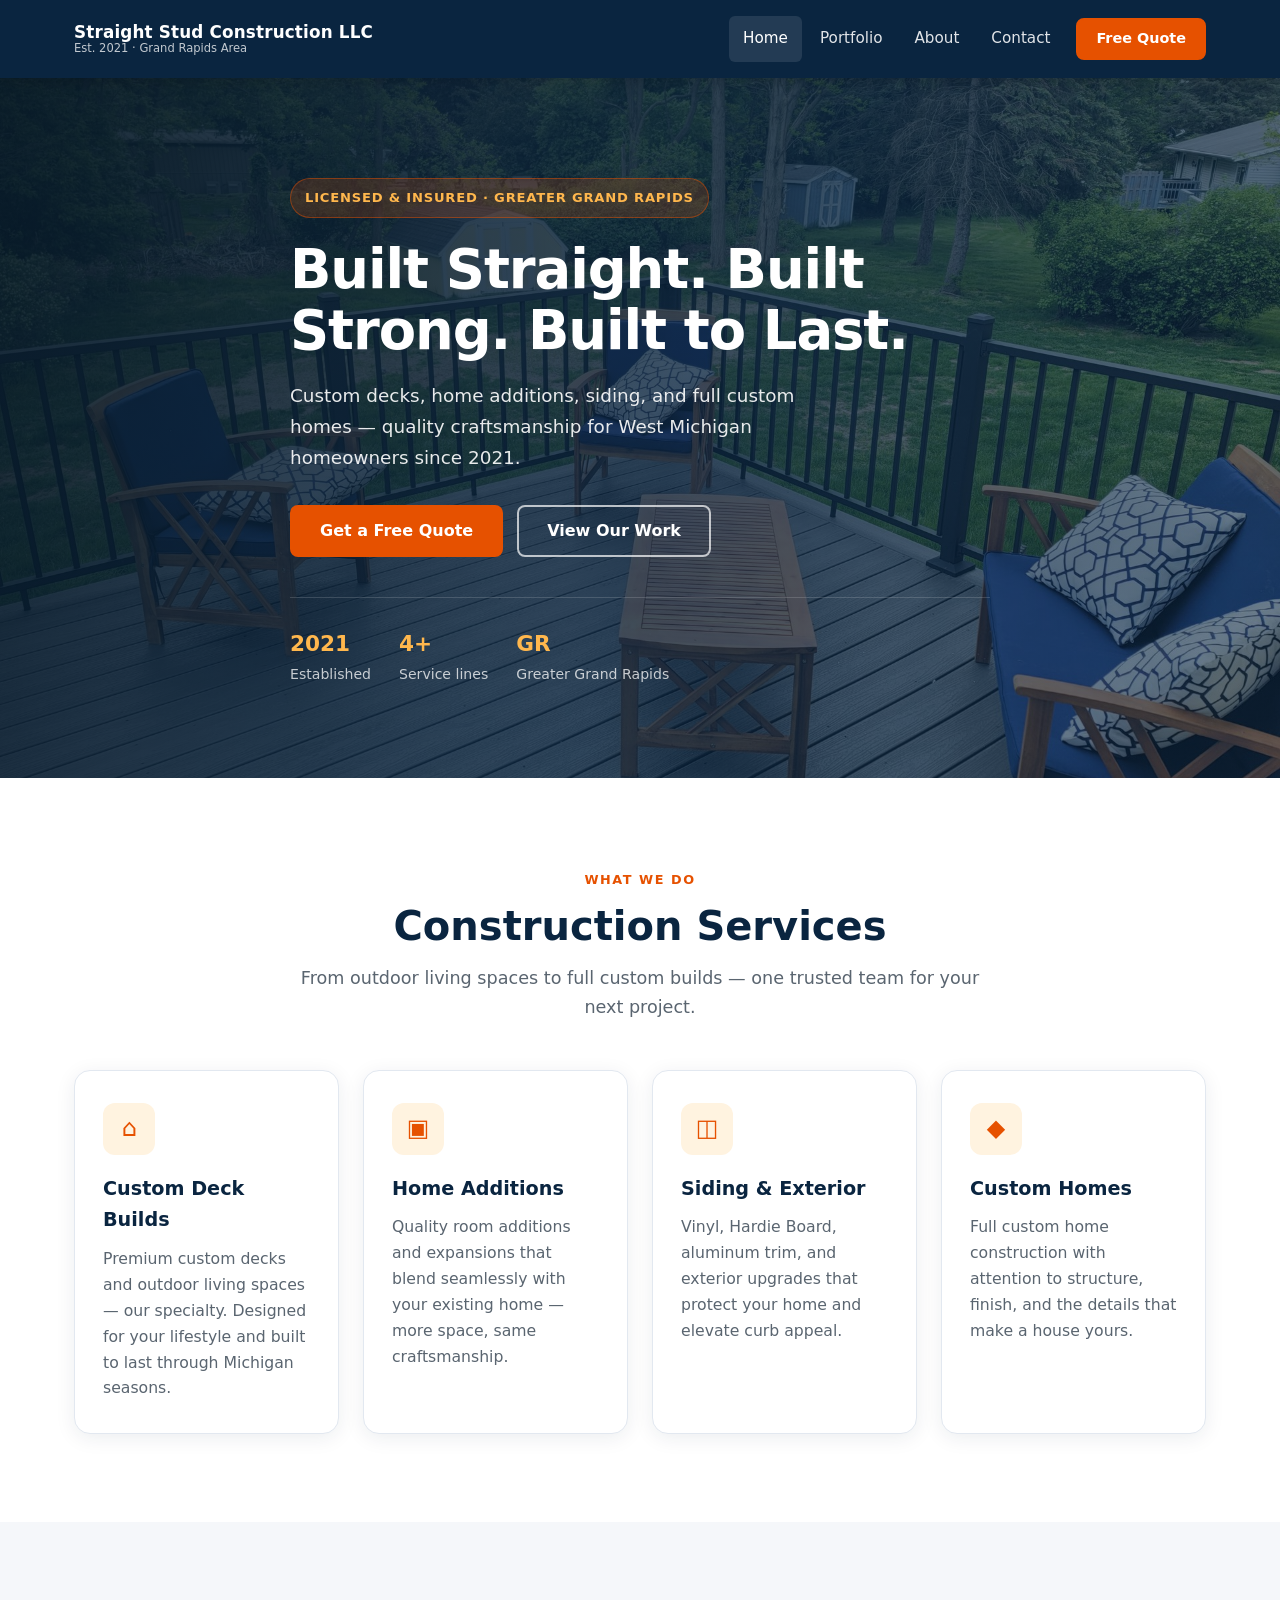
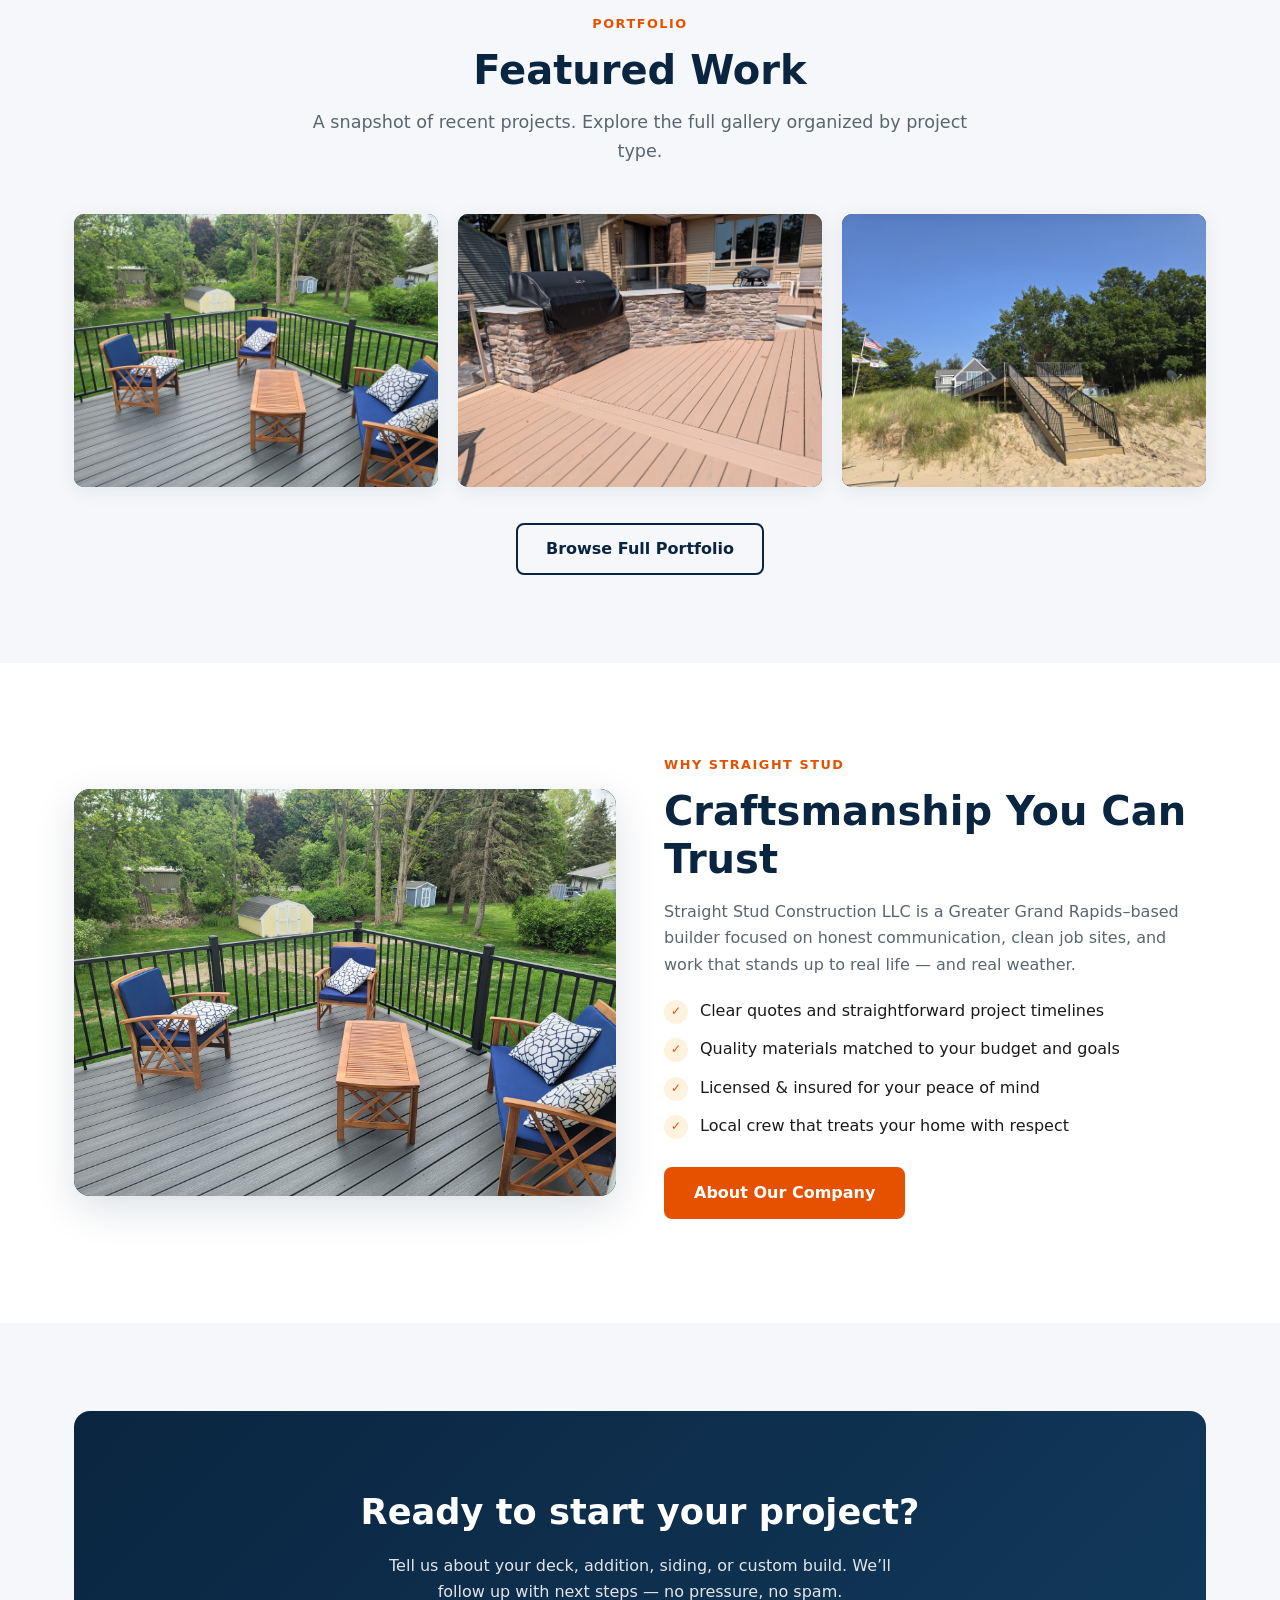
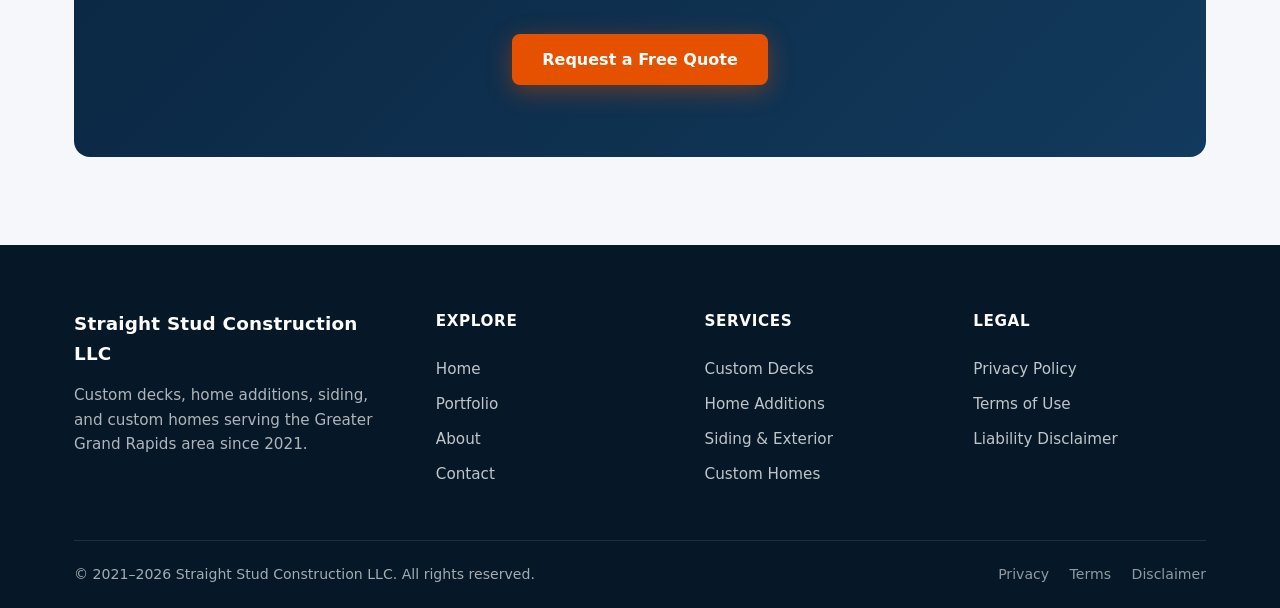
==== commit c40dc261: "Publish Decks, Lake Belle Vista, and Pentwater portfolio albums." ====
--- a/index.html
+++ b/index.html
@@ -3,7 +3,7 @@
 <head>
   <meta charset="UTF-8">
   <meta name="viewport" content="width=device-width, initial-scale=1.0">
-  <meta name="description" content="Straight Stud Construction LLC — custom decks, home additions, siding, and custom homes in Greater Grand Rapids. Michigan Residential Builder License #262400615. Fully licensed & insured. Est. 2021.">
+  <meta name="description" content="Straight Stud Construction LLC — custom decks, home additions, siding, and custom homes in the Greater Grand Rapids area. Licensed & insured. Est. 2021.">
   <meta name="robots" content="index, follow">
   <meta name="theme-color" content="#0a2540">
   <meta property="og:title" content="Straight Stud Construction LLC | Greater Grand Rapids">
@@ -14,17 +14,6 @@
   <meta http-equiv="Referrer-Policy" content="strict-origin-when-cross-origin">
   <title>Straight Stud Construction LLC | Custom Decks & Home Construction — Grand Rapids</title>
   <link rel="stylesheet" href="css/styles.css">
-  <link rel="preload" as="image" href="assets/hero/arroyo-01-exterior.jpg">
-  <!-- Google tag (gtag.js) -->
-  <script async src="https://www.googletagmanager.com/gtag/js?id=G-XSX8FN3QLS"></script>
-  <script>
-    window.dataLayer = window.dataLayer || [];
-    function gtag(){dataLayer.push(arguments);}
-    gtag('js', new Date());
-    gtag('config', 'G-XSX8FN3QLS');
-  </script>
-  <!-- Google Tag Manager -->
-  <script src="js/analytics.js"></script>
   <script type="application/ld+json">
   {
     "@context": "https://schema.org",
@@ -37,26 +26,18 @@
       "@type": "Place",
       "name": "Greater Grand Rapids, Michigan"
     },
-    "description": "Custom decks, home additions, siding, and custom home construction. Michigan Residential Builder License #262400615. Fully licensed and insured.",
-    "priceRange": "$$",
-    "identifier": {
-      "@type": "PropertyValue",
-      "name": "Michigan Residential Builder License",
-      "value": "262400615"
-    }
+    "description": "Custom decks, home additions, siding, and custom home construction.",
+    "priceRange": "$$"
   }
   </script>
 </head>
 <body>
-  <!-- Google Tag Manager (noscript) -->
-  <noscript><iframe src="https://www.googletagmanager.com/ns.html?id=GTM-T583DK7D" height="0" width="0" style="display:none;visibility:hidden"></iframe></noscript>
-  <!-- End Google Tag Manager (noscript) -->
   <a class="skip-link" href="#main">Skip to main content</a>
 
   <header class="site-header">
     <div class="container site-header__inner">
       <a href="index.html" class="brand" aria-label="Straight Stud Construction LLC home">
-        <img src="assets/logo/logo.jpg" alt="Straight Stud Construction LLC" class="brand__logo" width="180" height="48">
+        <img src="assets/logo/logo.png" alt="" class="brand__logo" width="120" height="56" onerror="this.style.display='none'">
         <span class="brand__text">
           <span class="brand__name">Straight Stud Construction LLC</span>
           <span class="brand__tag">Est. 2021 · Grand Rapids Area</span>
@@ -69,35 +50,23 @@
         <a class="nav__link" href="index.html">Home</a>
         <a class="nav__link" href="portfolio/">Portfolio</a>
         <a class="nav__link" href="about.html">About</a>
-        <a class="nav__link" href="deck-estimate/">Deck Estimate</a>
-        <a class="nav__link" href="book.html">Book</a>
         <a class="nav__link" href="contact.html">Contact</a>
-        <a class="nav__cta btn btn--primary btn--sm" href="book.html">Book Visit</a>
+        <a class="nav__cta btn btn--primary btn--sm" href="contact.html">Free Quote</a>
       </nav>
     </div>
   </header>
 
   <main id="main">
-    <section class="hero" aria-roledescription="carousel" aria-label="Featured deck projects">
-      <div class="hero__slides" id="hero-slides" aria-hidden="true">
-        <div class="hero__slide is-active" style="background-image:url('assets/hero/arroyo-01-exterior.jpg')" data-label="Arroyo Vista · Lake Belle Vista" role="img" aria-label="Arroyo Vista multi-level lake deck"></div>
-        <div class="hero__slide" style="background-image:url('assets/hero/arroyo-03-lakeview.jpg')" data-label="Arroyo Vista · Lake living deck" role="img" aria-label="Arroyo Vista lake view deck"></div>
-        <div class="hero__slide" style="background-image:url('assets/hero/arroyo-04-outdoor-kitchen.jpg')" data-label="Arroyo Vista · Outdoor kitchen" role="img" aria-label="Arroyo Vista outdoor kitchen"></div>
-        <div class="hero__slide" style="background-image:url('assets/hero/arroyo-05-kitchen-lake.jpg')" data-label="Arroyo Vista · Composite &amp; stone" role="img" aria-label="Arroyo Vista composite and stone"></div>
-        <div class="hero__slide" style="background-image:url('assets/hero/arroyo-02-exterior.jpg')" data-label="Arroyo Vista · Multi-level deck" role="img" aria-label="Arroyo Vista multi-level exterior"></div>
-        <div class="hero__slide" style="background-image:url('assets/hero/pentwater-01-beach-stairs.jpg')" data-label="Pentwater · Lake Michigan beach access" role="img" aria-label="Pentwater Lake Michigan beach access"></div>
-        <div class="hero__slide" style="background-image:url('assets/hero/pentwater-02-beach-stairs.jpg')" data-label="Pentwater · Dune stairs to the beach" role="img" aria-label="Pentwater dune stairs"></div>
-        <div class="hero__slide" style="background-image:url('assets/hero/pentwater-03-deck-lake-view.jpg')" data-label="Pentwater · Deck living · lake view" role="img" aria-label="Pentwater deck overlooking Lake Michigan"></div>
-      </div>
+    <section class="hero">
       <div class="hero__bg" aria-hidden="true"></div>
       <div class="container hero__content">
-        <span class="hero__badge">MI Builder Lic. #262400615 · Fully Insured · Greater Grand Rapids</span>
+        <span class="hero__badge">Licensed &amp; Insured · Greater Grand Rapids</span>
         <h1>Built Straight. Built Strong. Built to Last.</h1>
         <p class="hero__lead">
           Custom decks, home additions, siding, and full custom homes — quality craftsmanship for West Michigan homeowners since 2021.
         </p>
         <div class="hero__actions">
-          <a class="btn btn--primary" href="deck-estimate/">Deck Estimate</a>
+          <a class="btn btn--primary" href="contact.html">Get a Free Quote</a>
           <a class="btn btn--secondary" href="portfolio/">View Our Work</a>
         </div>
         <div class="hero__meta">
@@ -114,20 +83,6 @@
             <span>Greater Grand Rapids</span>
           </div>
         </div>
-        <div class="hero__project" id="hero-project-label">
-          <span class="hero__project-eyebrow">Featured projects</span>
-          <span class="hero__project-name" id="hero-project-name">Arroyo Vista · Lake Belle Vista</span>
-        </div>
-        <div class="hero__controls">
-          <button type="button" class="hero__dot is-active" data-hero-index="0" aria-label="Show slide 1: Arroyo Vista exterior"></button>
-          <button type="button" class="hero__dot" data-hero-index="1" aria-label="Show slide 2: Arroyo Vista lake view"></button>
-          <button type="button" class="hero__dot" data-hero-index="2" aria-label="Show slide 3: Arroyo outdoor kitchen"></button>
-          <button type="button" class="hero__dot" data-hero-index="3" aria-label="Show slide 4: Arroyo kitchen and lake"></button>
-          <button type="button" class="hero__dot" data-hero-index="4" aria-label="Show slide 5: Arroyo multi-level"></button>
-          <button type="button" class="hero__dot" data-hero-index="5" aria-label="Show slide 6: Pentwater beach access"></button>
-          <button type="button" class="hero__dot" data-hero-index="6" aria-label="Show slide 7: Pentwater dune stairs"></button>
-          <button type="button" class="hero__dot" data-hero-index="7" aria-label="Show slide 8: Pentwater deck lake view"></button>
-        </div>
       </div>
     </section>
 
@@ -168,91 +123,49 @@
         <div class="section__header">
           <span class="section__eyebrow">Portfolio</span>
           <h2 class="section__title" id="featured-title">Featured Work</h2>
-          <p class="section__lead">Highlighting Pentwater on Lake Michigan and Arroyo Vista — plus more from the full gallery.</p>
+          <p class="section__lead">A snapshot of recent projects. Explore the full gallery organized by project type.</p>
         </div>
         <div class="portfolio-grid" id="featured-grid">
           <article
             class="portfolio-item"
             data-category="decks"
-            data-full="assets/portfolio/decks/decks-02-20240802-181546-0fcd5e.jpg"
-            data-title="Pentwater — Lake Michigan beach access"
+            data-full="assets/portfolio/published/decks/13-20230520-104854-6af335.jpg"
+            data-title="Composite deck with furniture"
             tabindex="0"
             role="button"
-            aria-label="View Pentwater Lake Michigan beach access deck">
-            <img src="assets/portfolio/decks/decks-02-20240802-181546-0fcd5e.jpg" alt="Pentwater dune deck and stairs to Lake Michigan beach" loading="lazy" width="600" height="450">
+            aria-label="View Composite deck with furniture">
+            <img src="assets/portfolio/published/decks/13-20230520-104854-6af335.jpg" alt="Composite deck with furniture" loading="lazy" width="600" height="450">
             <div class="portfolio-item__overlay">
-              <span class="portfolio-item__cat">Decks · Pentwater</span>
-              <span class="portfolio-item__title">Lake Michigan beach access</span>
+              <span class="portfolio-item__cat">Decks</span>
+              <span class="portfolio-item__title">Composite deck with furniture</span>
             </div>
           </article>
           <article
             class="portfolio-item"
-            data-category="decks"
-            data-full="assets/portfolio/decks/decks-05-20240802-181546-2-0bf5ed.jpg"
-            data-title="Pentwater — dune stairs to the beach"
+            data-category="lake-belle-vista"
+            data-full="assets/portfolio/published/lake-belle-vista/02-pxl-20260730-163800582-portr-592c9e.jpg"
+            data-title="Lake Belle Vista outdoor kitchen"
             tabindex="0"
             role="button"
-            aria-label="View Pentwater dune stairs to the beach">
-            <img src="assets/portfolio/decks/decks-05-20240802-181546-2-0bf5ed.jpg" alt="Pentwater composite stairs through sand dunes to the beach" loading="lazy" width="600" height="450">
+            aria-label="View Lake Belle Vista outdoor kitchen">
+            <img src="assets/portfolio/published/lake-belle-vista/02-pxl-20260730-163800582-portr-592c9e.jpg" alt="Lake Belle Vista outdoor kitchen" loading="lazy" width="600" height="450">
             <div class="portfolio-item__overlay">
-              <span class="portfolio-item__cat">Decks · Pentwater</span>
-              <span class="portfolio-item__title">Dune stairs to the beach</span>
+              <span class="portfolio-item__cat">Lake Belle Vista</span>
+              <span class="portfolio-item__title">Lake Belle Vista outdoor kitchen</span>
             </div>
           </article>
           <article
             class="portfolio-item"
-            data-category="decks"
-            data-full="assets/portfolio/decks/decks-pentwater-04-deck-lake-view.jpg"
-            data-title="Pentwater — deck living with lake view"
+            data-category="pentwater"
+            data-full="assets/portfolio/published/pentwater/03-20240802-181546-0fcd5e.jpg"
+            data-title="Pentwater stairs to Lake Michigan"
             tabindex="0"
             role="button"
-            aria-label="View Pentwater deck living with lake view">
-            <img src="assets/portfolio/decks/decks-pentwater-04-deck-lake-view.jpg" alt="Pentwater composite deck with lounge chairs overlooking Lake Michigan" loading="lazy" width="600" height="450">
+            aria-label="View Pentwater stairs to Lake Michigan">
+            <img src="assets/portfolio/published/pentwater/03-20240802-181546-0fcd5e.jpg" alt="Pentwater stairs to Lake Michigan" loading="lazy" width="600" height="450">
             <div class="portfolio-item__overlay">
-              <span class="portfolio-item__cat">Decks · Pentwater</span>
-              <span class="portfolio-item__title">Deck living · lake view</span>
-            </div>
-          </article>
-          <article
-            class="portfolio-item"
-            data-category="decks"
-            data-full="assets/portfolio/decks/decks-pentwater-05-stairs-side-dunes.jpg"
-            data-title="Pentwater — stairs along the dunes"
-            tabindex="0"
-            role="button"
-            aria-label="View Pentwater stairs along the dunes">
-            <img src="assets/portfolio/decks/decks-pentwater-05-stairs-side-dunes.jpg" alt="Pentwater dune stairs and upper deck at dusk" loading="lazy" width="600" height="450">
-            <div class="portfolio-item__overlay">
-              <span class="portfolio-item__cat">Decks · Pentwater</span>
-              <span class="portfolio-item__title">Stairs along the dunes</span>
-            </div>
-          </article>
-          <article
-            class="portfolio-item"
-            data-category="decks"
-            data-full="assets/portfolio/decks/decks-arroyo-01-exterior.jpg"
-            data-title="Arroyo Vista — multi-level lake deck"
-            tabindex="0"
-            role="button"
-            aria-label="View Arroyo Vista multi-level lake deck">
-            <img src="assets/portfolio/decks/decks-arroyo-01-exterior.jpg" alt="Arroyo Vista multi-level composite deck with glass rail and outdoor kitchen" loading="lazy" width="600" height="450">
-            <div class="portfolio-item__overlay">
-              <span class="portfolio-item__cat">Decks · Arroyo Vista</span>
-              <span class="portfolio-item__title">Lake Belle Vista multi-level deck</span>
-            </div>
-          </article>
-          <article
-            class="portfolio-item"
-            data-category="decks"
-            data-full="assets/portfolio/decks/decks-arroyo-03-lakeview.jpg"
-            data-title="Arroyo Vista — lake view outdoor living"
-            tabindex="0"
-            role="button"
-            aria-label="View Arroyo Vista lake view outdoor living">
-            <img src="assets/portfolio/decks/decks-arroyo-03-lakeview.jpg" alt="Arroyo Vista deck overlooking the lake with stone outdoor kitchen" loading="lazy" width="600" height="450">
-            <div class="portfolio-item__overlay">
-              <span class="portfolio-item__cat">Decks · Arroyo Vista</span>
-              <span class="portfolio-item__title">Lake view &amp; outdoor kitchen</span>
+              <span class="portfolio-item__cat">Pentwater</span>
+              <span class="portfolio-item__title">Pentwater stairs to Lake Michigan</span>
             </div>
           </article>
         </div>
@@ -266,7 +179,7 @@
       <div class="container">
         <div class="about-grid">
           <div class="about-grid__media">
-            <img src="assets/portfolio/decks/decks-arroyo-04-outdoor-kitchen.jpg" alt="Arroyo Vista outdoor kitchen and composite deck by Straight Stud Construction" loading="lazy" width="640" height="480" style="width:100%;height:100%;object-fit:cover;border-radius:inherit;">
+            <img src="assets/portfolio/published/decks/13-20230520-104854-6af335.jpg" alt="Composite deck with furniture" loading="lazy" width="640" height="480" style="width:100%;height:100%;object-fit:cover;border-radius:inherit;">
           </div>
           <div class="about-grid__body">
             <span class="section__eyebrow">Why Straight Stud</span>
@@ -277,7 +190,7 @@
             <ul class="checklist">
               <li>Clear quotes and straightforward project timelines</li>
               <li>Quality materials matched to your budget and goals</li>
-              <li>Michigan Residential Builder License #262400615 — fully licensed &amp; insured</li>
+              <li>Licensed &amp; insured for your peace of mind</li>
               <li>Local crew that treats your home with respect</li>
             </ul>
             <p style="margin-top:28px;">
@@ -292,9 +205,8 @@
       <div class="container">
         <div class="cta-banner">
           <h2>Ready to start your project?</h2>
-          <p>Price out a deck online, or tell us about an addition, siding, or custom build. We’ll follow up with next steps — no pressure, no spam.</p>
-          <a class="btn btn--primary" href="deck-estimate/">Deck Estimate</a>
-          <a class="btn btn--secondary" href="contact.html" style="margin-left:10px">Other projects</a>
+          <p>Tell us about your deck, addition, siding, or custom build. We’ll follow up with next steps — no pressure, no spam.</p>
+          <a class="btn btn--primary" href="contact.html">Request a Free Quote</a>
         </div>
       </div>
     </section>
@@ -306,21 +218,12 @@
         <div class="footer-brand">
           <div class="brand__name">Straight Stud Construction LLC</div>
           <p>Custom decks, home additions, siding, and custom homes serving the Greater Grand Rapids area since 2021.</p>
-          <p class="footer-license">
-            <strong>Michigan Residential Builder License #262400615</strong>
-            (exp. 05/31/2027)<br>
-            Fully licensed &amp; insured · State of Michigan<br>
-            Qualifying Officer: Parker Gene Rackow #242400661 (exp. 05/31/2027)<br>
-            Greater Grand Rapids, Michigan
-          </p>
         </div>
         <div class="footer-col">
           <h4>Explore</h4>
           <a href="index.html">Home</a>
           <a href="portfolio/">Portfolio</a>
           <a href="about.html">About</a>
-          <a href="deck-estimate/">Deck Estimate</a>
-          <a href="book.html">Book</a>
           <a href="contact.html">Contact</a>
         </div>
         <div class="footer-col">
@@ -338,7 +241,7 @@
         </div>
       </div>
       <div class="footer-bottom">
-        <span>&copy; 2021–<span data-year>2026</span> Straight Stud Construction LLC. MI Builder Lic. #262400615. All rights reserved.</span>
+        <span>&copy; 2021–<span data-year>2026</span> Straight Stud Construction LLC. All rights reserved.</span>
         <span>
           <a href="privacy.html">Privacy</a>
           <a href="terms.html">Terms</a>
--- a/css/styles.css
+++ b/css/styles.css
@@ -236,31 +236,24 @@
 .brand {
   display: flex;
   align-items: center;
-  gap: 10px;
+  gap: 12px;
   color: #fff;
   text-decoration: none;
   flex-shrink: 0;
-  max-width: min(220px, 42vw);
 }
 
 .brand:hover {
   color: #fff;
-  opacity: 0.95;
 }
 
 .brand__logo {
-  display: block;
-  height: 48px;
+  height: 52px;
   width: auto;
-  max-width: 180px;
   object-fit: contain;
-  object-position: left center;
-  border-radius: 4px;
-}
-
-/* Logo is the brand mark — hide duplicate text so header stays clean */
+}
+
 .brand__text {
-  display: none;
+  display: flex;
   flex-direction: column;
   line-height: 1.15;
 }
@@ -275,16 +268,6 @@
   font-size: 0.72rem;
   opacity: 0.75;
   font-weight: 500;
-}
-
-@media (max-width: 480px) {
-  .brand {
-    max-width: min(150px, 48vw);
-  }
-  .brand__logo {
-    height: 40px;
-    max-width: 140px;
-  }
 }
 
 .nav {
@@ -347,121 +330,20 @@
   overflow: hidden;
 }
 
-/* Rotating project photo reel (Arroyo + Pentwater) */
-.hero__slides {
-  position: absolute;
-  inset: 0;
-  z-index: 0;
-}
-
-.hero__slide {
-  position: absolute;
-  inset: 0;
-  background-position: center;
-  background-size: cover;
-  background-repeat: no-repeat;
-  opacity: 0;
-  transform: scale(1.04);
-  transition: opacity 1.1s ease, transform 6s ease;
-  will-change: opacity, transform;
-}
-
-.hero__slide.is-active {
-  opacity: 1;
-  transform: scale(1);
-  z-index: 1;
-}
-
 .hero__bg {
   position: absolute;
   inset: 0;
-  z-index: 1;
-  pointer-events: none;
-  /* Lighter veil so Arroyo / Pentwater photos read clearly while text stays legible */
   background:
-    linear-gradient(
-      115deg,
-      rgba(6, 24, 40, 0.72) 0%,
-      rgba(10, 37, 64, 0.48) 42%,
-      rgba(10, 37, 64, 0.22) 100%
-    );
+    linear-gradient(115deg, rgba(6, 24, 40, 0.92) 0%, rgba(10, 37, 64, 0.78) 55%, rgba(10, 37, 64, 0.55) 100%),
+    url("../assets/hero/hero.jpg") center/cover no-repeat,
+    linear-gradient(135deg, #061828 0%, #0a2540 50%, #123a5c 100%);
 }
 
 .hero__content {
   position: relative;
-  z-index: 2;
+  z-index: 1;
   padding: 100px 0 90px;
   max-width: 700px;
-  text-shadow: 0 2px 18px rgba(0, 0, 0, 0.45);
-}
-
-.hero__project {
-  margin-top: 28px;
-  display: flex;
-  flex-direction: column;
-  gap: 4px;
-}
-
-.hero__project-eyebrow {
-  font-size: 0.75rem;
-  font-weight: 600;
-  letter-spacing: 0.08em;
-  text-transform: uppercase;
-  color: #ffb74d;
-  opacity: 0.95;
-}
-
-.hero__project-name {
-  font-size: 1rem;
-  font-weight: 600;
-  opacity: 0.95;
-  min-height: 1.4em;
-  transition: opacity 0.35s ease;
-}
-
-.hero__project-name.is-fading {
-  opacity: 0;
-}
-
-.hero__controls {
-  display: flex;
-  flex-wrap: wrap;
-  align-items: center;
-  gap: 10px;
-  margin-top: 18px;
-}
-
-.hero__dot {
-  width: 10px;
-  height: 10px;
-  padding: 0;
-  border: 0;
-  border-radius: 999px;
-  background: rgba(255, 255, 255, 0.35);
-  cursor: pointer;
-  transition: background 0.25s ease, transform 0.25s ease, width 0.25s ease;
-}
-
-.hero__dot:hover,
-.hero__dot:focus-visible {
-  background: rgba(255, 255, 255, 0.7);
-  outline: none;
-  transform: scale(1.15);
-}
-
-.hero__dot.is-active {
-  width: 28px;
-  background: #ffb74d;
-}
-
-@media (prefers-reduced-motion: reduce) {
-  .hero__slide {
-    transition: opacity 0.01ms;
-    transform: none;
-  }
-  .hero__slide.is-active {
-    transform: none;
-  }
 }
 
 .hero__badge {
@@ -486,16 +368,14 @@
   line-height: 1.12;
   margin-bottom: 18px;
   letter-spacing: -0.02em;
-  text-shadow: 0 2px 24px rgba(0, 0, 0, 0.55);
 }
 
 .hero__lead {
   font-size: 1.15rem;
-  opacity: 0.95;
+  opacity: 0.9;
   margin-bottom: 32px;
   max-width: 540px;
   line-height: 1.7;
-  text-shadow: 0 1px 14px rgba(0, 0, 0, 0.5);
 }
 
 .hero__actions {
@@ -669,6 +549,14 @@
   display: none;
 }
 
+.portfolio-empty {
+  text-align: center;
+  margin: 32px auto 0;
+  max-width: 420px;
+  color: var(--muted, #5a6a7a);
+  line-height: 1.5;
+}
+
 /* Placeholder when no real photo yet */
 .portfolio-item--placeholder {
   background: linear-gradient(145deg, var(--primary) 0%, var(--primary-light) 100%);
@@ -1004,149 +892,6 @@
 .contact-form-card > p {
   color: var(--text-muted);
   margin-bottom: 28px;
-}
-
-/* ---------- Google Calendar booking ---------- */
-.booking-layout {
-  display: grid;
-  grid-template-columns: 0.9fr 1.35fr;
-  gap: 32px;
-  align-items: start;
-}
-
-.booking-aside {
-  background: var(--primary);
-  color: #fff;
-  border-radius: var(--radius-lg);
-  padding: 36px 28px;
-}
-
-.booking-aside h2 {
-  color: #fff;
-  font-size: 1.45rem;
-  margin-bottom: 12px;
-  text-align: left;
-}
-
-.booking-aside > p {
-  opacity: 0.9;
-  margin-bottom: 24px;
-}
-
-.booking-facts {
-  list-style: none;
-  padding: 0;
-  margin: 0 0 24px;
-}
-
-.booking-facts li {
-  display: flex;
-  flex-direction: column;
-  gap: 2px;
-  padding: 12px 0;
-  border-top: 1px solid rgba(255, 255, 255, 0.12);
-}
-
-.booking-facts strong {
-  font-size: 0.8rem;
-  text-transform: uppercase;
-  letter-spacing: 0.05em;
-  opacity: 0.7;
-  font-weight: 600;
-}
-
-.booking-facts span {
-  font-weight: 600;
-}
-
-.booking-aside__note {
-  font-size: 0.95rem;
-  opacity: 0.9;
-  margin-bottom: 20px;
-}
-
-.booking-aside a {
-  color: #ffb74d;
-}
-
-.booking-aside a:hover {
-  color: #fff;
-}
-
-.booking-panel {
-  background: #fff;
-  border: 1px solid var(--border);
-  border-radius: var(--radius-lg);
-  padding: 28px;
-  box-shadow: var(--shadow);
-  min-height: 320px;
-}
-
-.booking-panel--contact {
-  max-width: 920px;
-  margin: 0 auto;
-}
-
-.booking-status {
-  font-size: 0.92rem;
-  color: var(--text-muted);
-  margin-bottom: 14px;
-}
-
-.booking-embed {
-  width: 100%;
-  min-height: 640px;
-  border-radius: var(--radius);
-  overflow: hidden;
-  background: #f6f8fb;
-  border: 1px solid var(--border);
-}
-
-.booking-embed__frame {
-  display: block;
-  width: 100%;
-  min-height: 640px;
-  height: 70vh;
-  max-height: 900px;
-  border: 0;
-  background: #fff;
-}
-
-.booking-setup {
-  padding: 8px 4px 4px;
-}
-
-.booking-setup h2 {
-  text-align: left;
-  font-size: 1.35rem;
-  margin-bottom: 12px;
-}
-
-.booking-setup p {
-  color: var(--text-muted);
-  margin-bottom: 14px;
-}
-
-.booking-setup__steps {
-  margin: 0 0 20px 1.2rem;
-  color: var(--text);
-  line-height: 1.65;
-}
-
-.booking-setup__steps li {
-  margin-bottom: 8px;
-}
-
-.booking-setup code {
-  font-size: 0.88em;
-  background: #f0f4f8;
-  padding: 2px 6px;
-  border-radius: 4px;
-}
-
-.booking-setup .btn {
-  margin-right: 10px;
-  margin-bottom: 8px;
 }
 
 .form-row {
@@ -1344,19 +1089,6 @@
   opacity: 0.8;
 }
 
-.footer-brand .footer-license {
-  margin-top: 16px;
-  font-size: 0.82rem;
-  line-height: 1.55;
-  opacity: 0.9;
-  color: rgba(255, 255, 255, 0.92);
-}
-
-.footer-brand .footer-license strong {
-  color: #fff;
-  font-weight: 700;
-}
-
 .footer-col h4 {
   color: #fff;
   font-size: 0.95rem;
@@ -1401,14 +1133,8 @@
 @media (max-width: 900px) {
   .about-grid,
   .contact-layout,
-  .booking-layout,
   .footer-grid {
     grid-template-columns: 1fr;
-  }
-
-  .booking-embed,
-  .booking-embed__frame {
-    min-height: 560px;
   }
 
   .footer-grid {
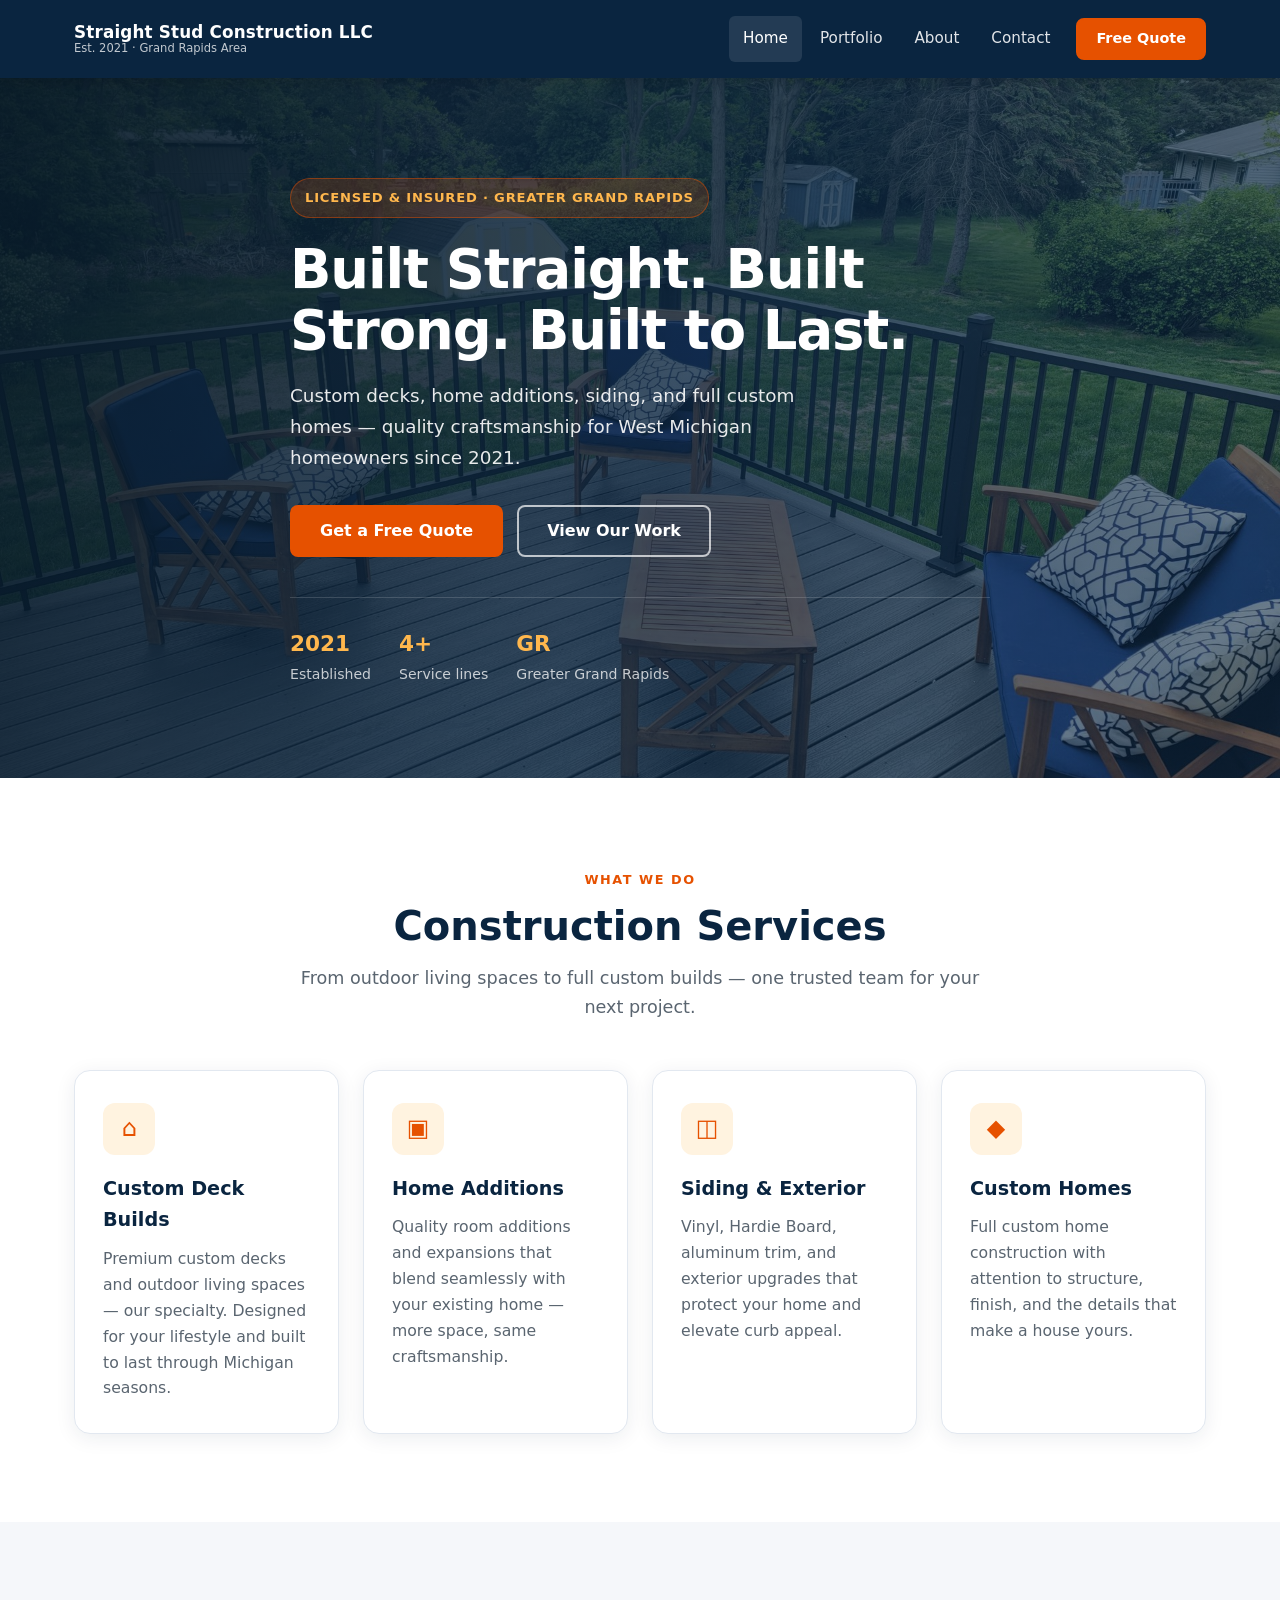
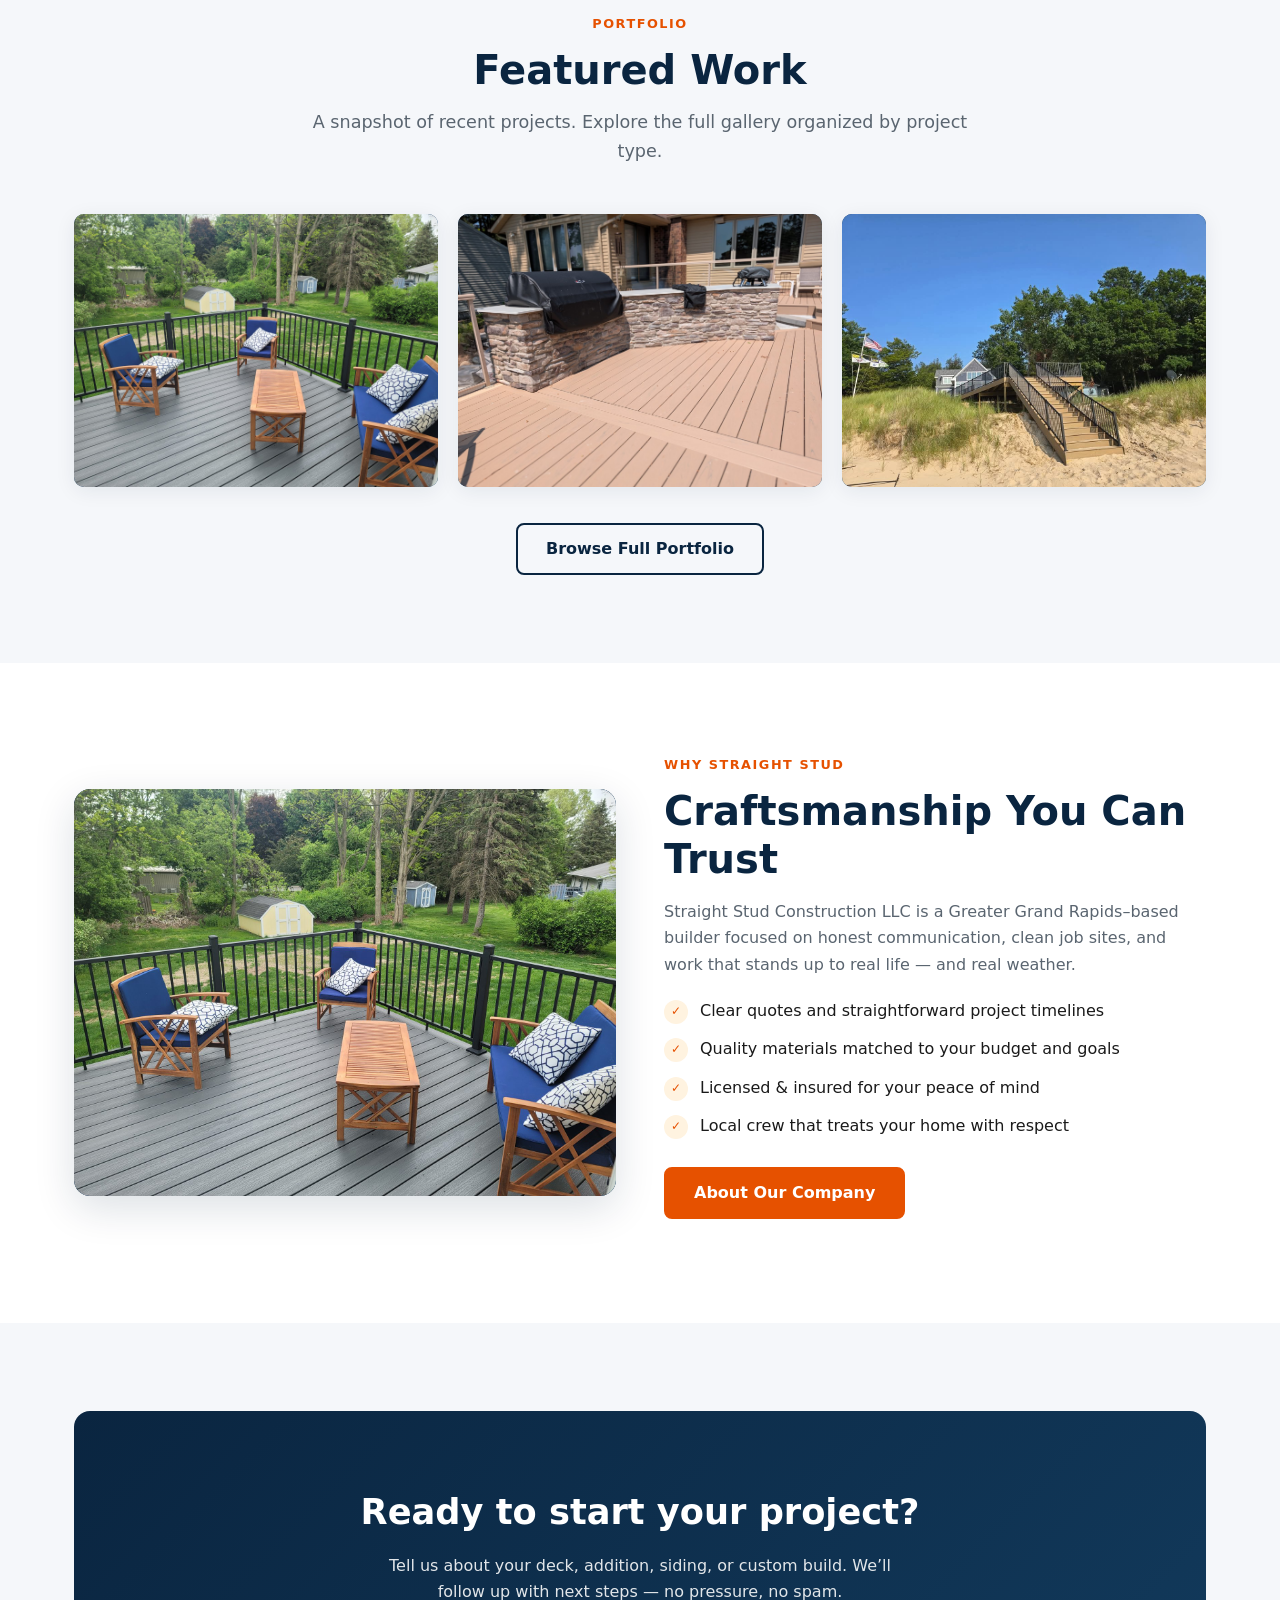
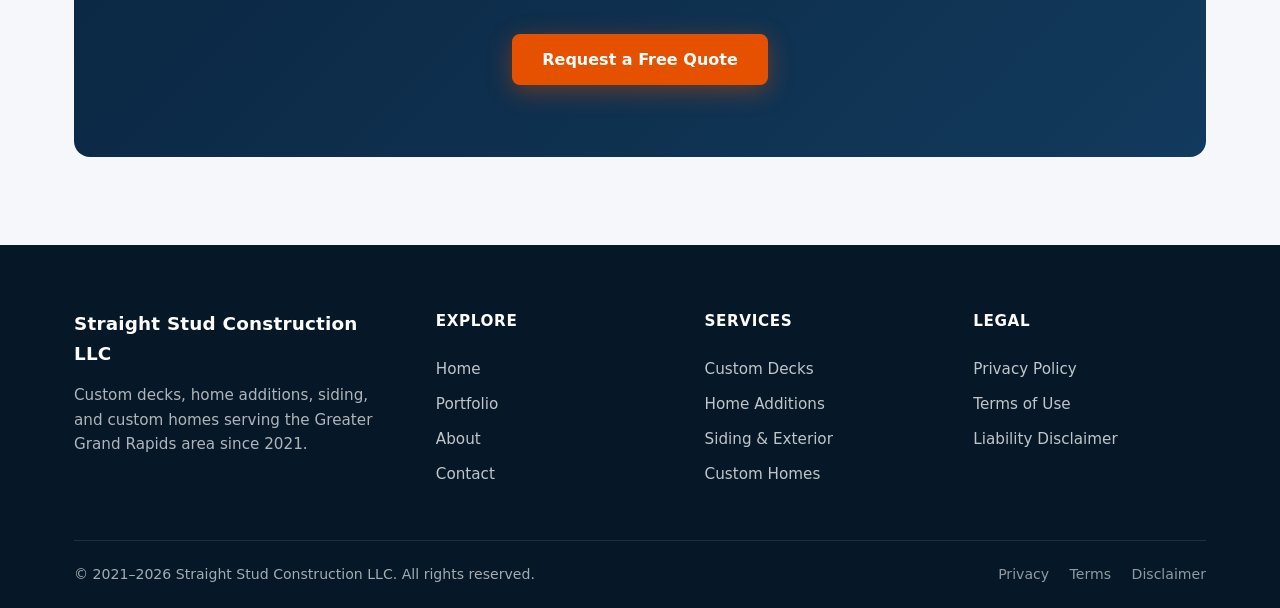
==== commit 41cf0e56: "Remove duplicate deck photos from the live portfolio." ====
--- a/index.html
+++ b/index.html
@@ -157,12 +157,12 @@
           <article
             class="portfolio-item"
             data-category="pentwater"
-            data-full="assets/portfolio/published/pentwater/03-20240802-181546-0fcd5e.jpg"
+            data-full="assets/portfolio/published/pentwater/12-fb-img-1768997520250-9fb944.jpg"
             data-title="Pentwater stairs to Lake Michigan"
             tabindex="0"
             role="button"
             aria-label="View Pentwater stairs to Lake Michigan">
-            <img src="assets/portfolio/published/pentwater/03-20240802-181546-0fcd5e.jpg" alt="Pentwater stairs to Lake Michigan" loading="lazy" width="600" height="450">
+            <img src="assets/portfolio/published/pentwater/12-fb-img-1768997520250-9fb944.jpg" alt="Pentwater stairs to Lake Michigan" loading="lazy" width="600" height="450">
             <div class="portfolio-item__overlay">
               <span class="portfolio-item__cat">Pentwater</span>
               <span class="portfolio-item__title">Pentwater stairs to Lake Michigan</span>
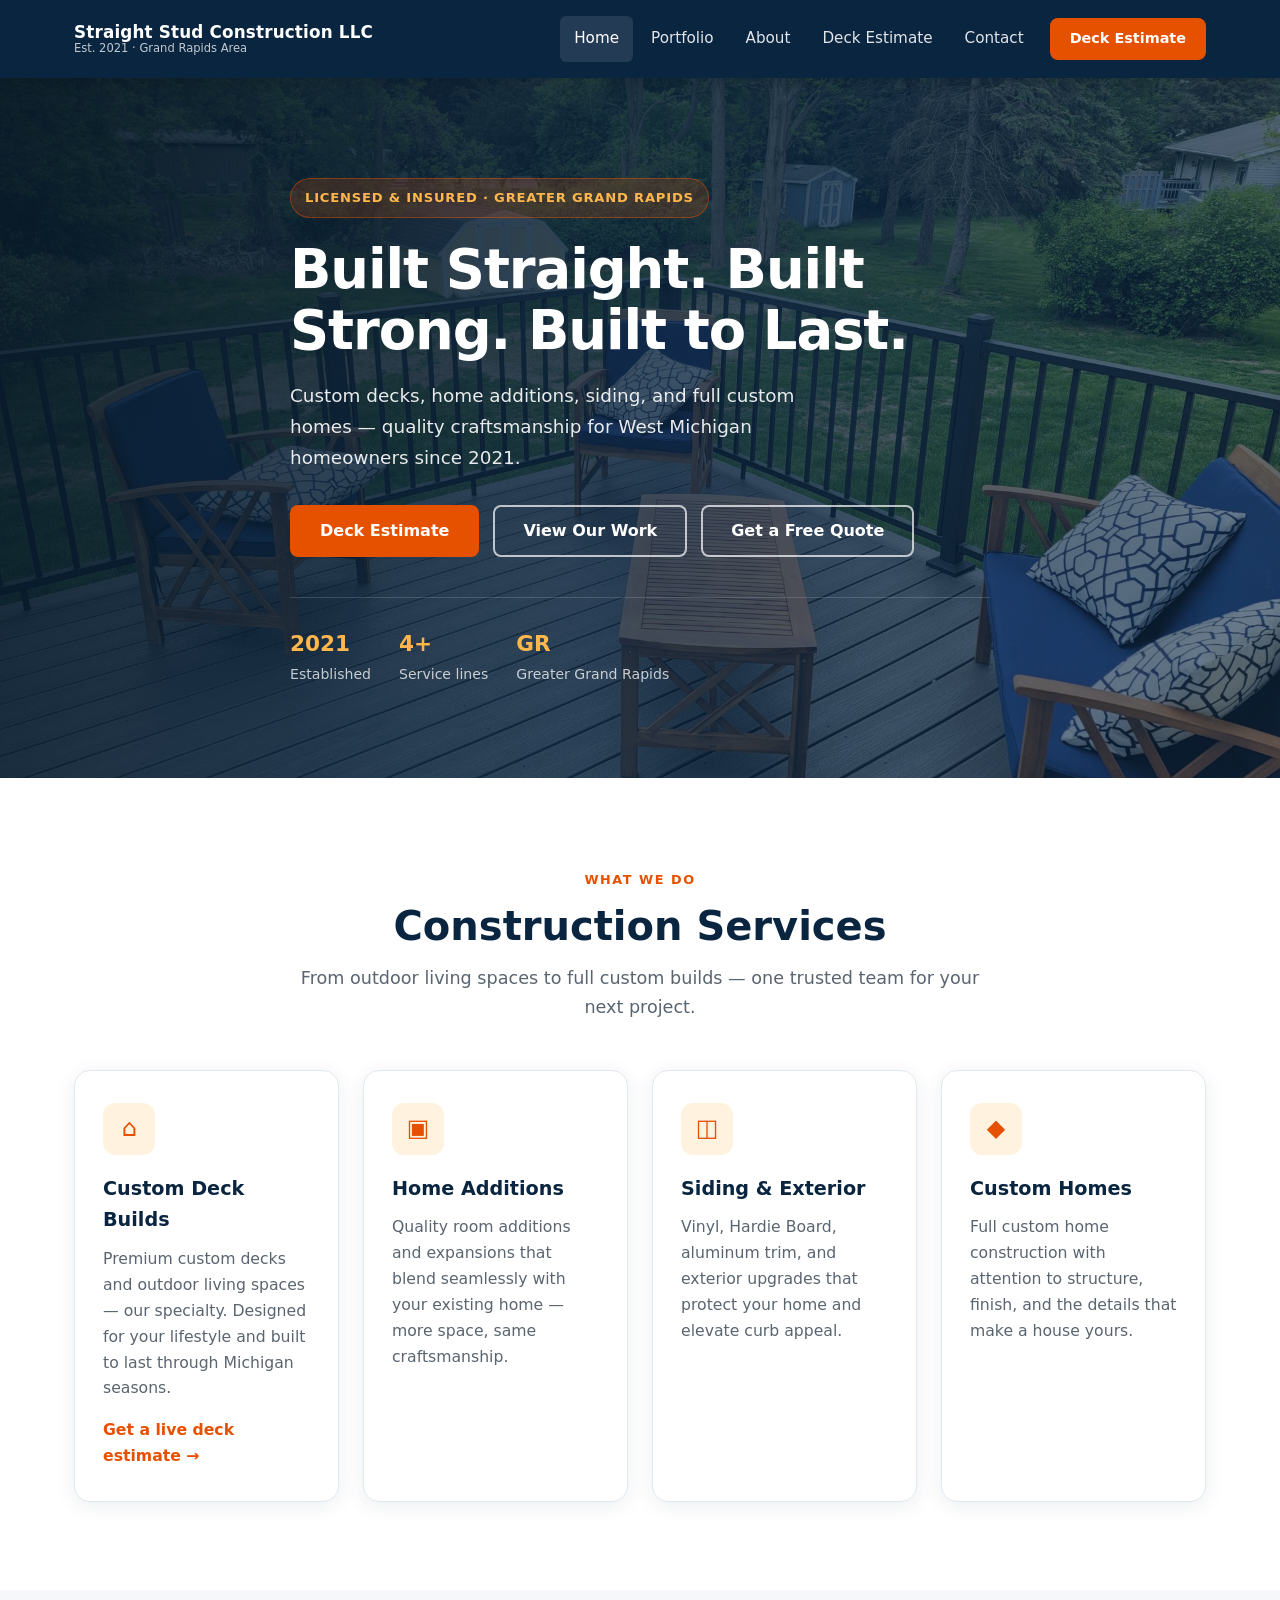
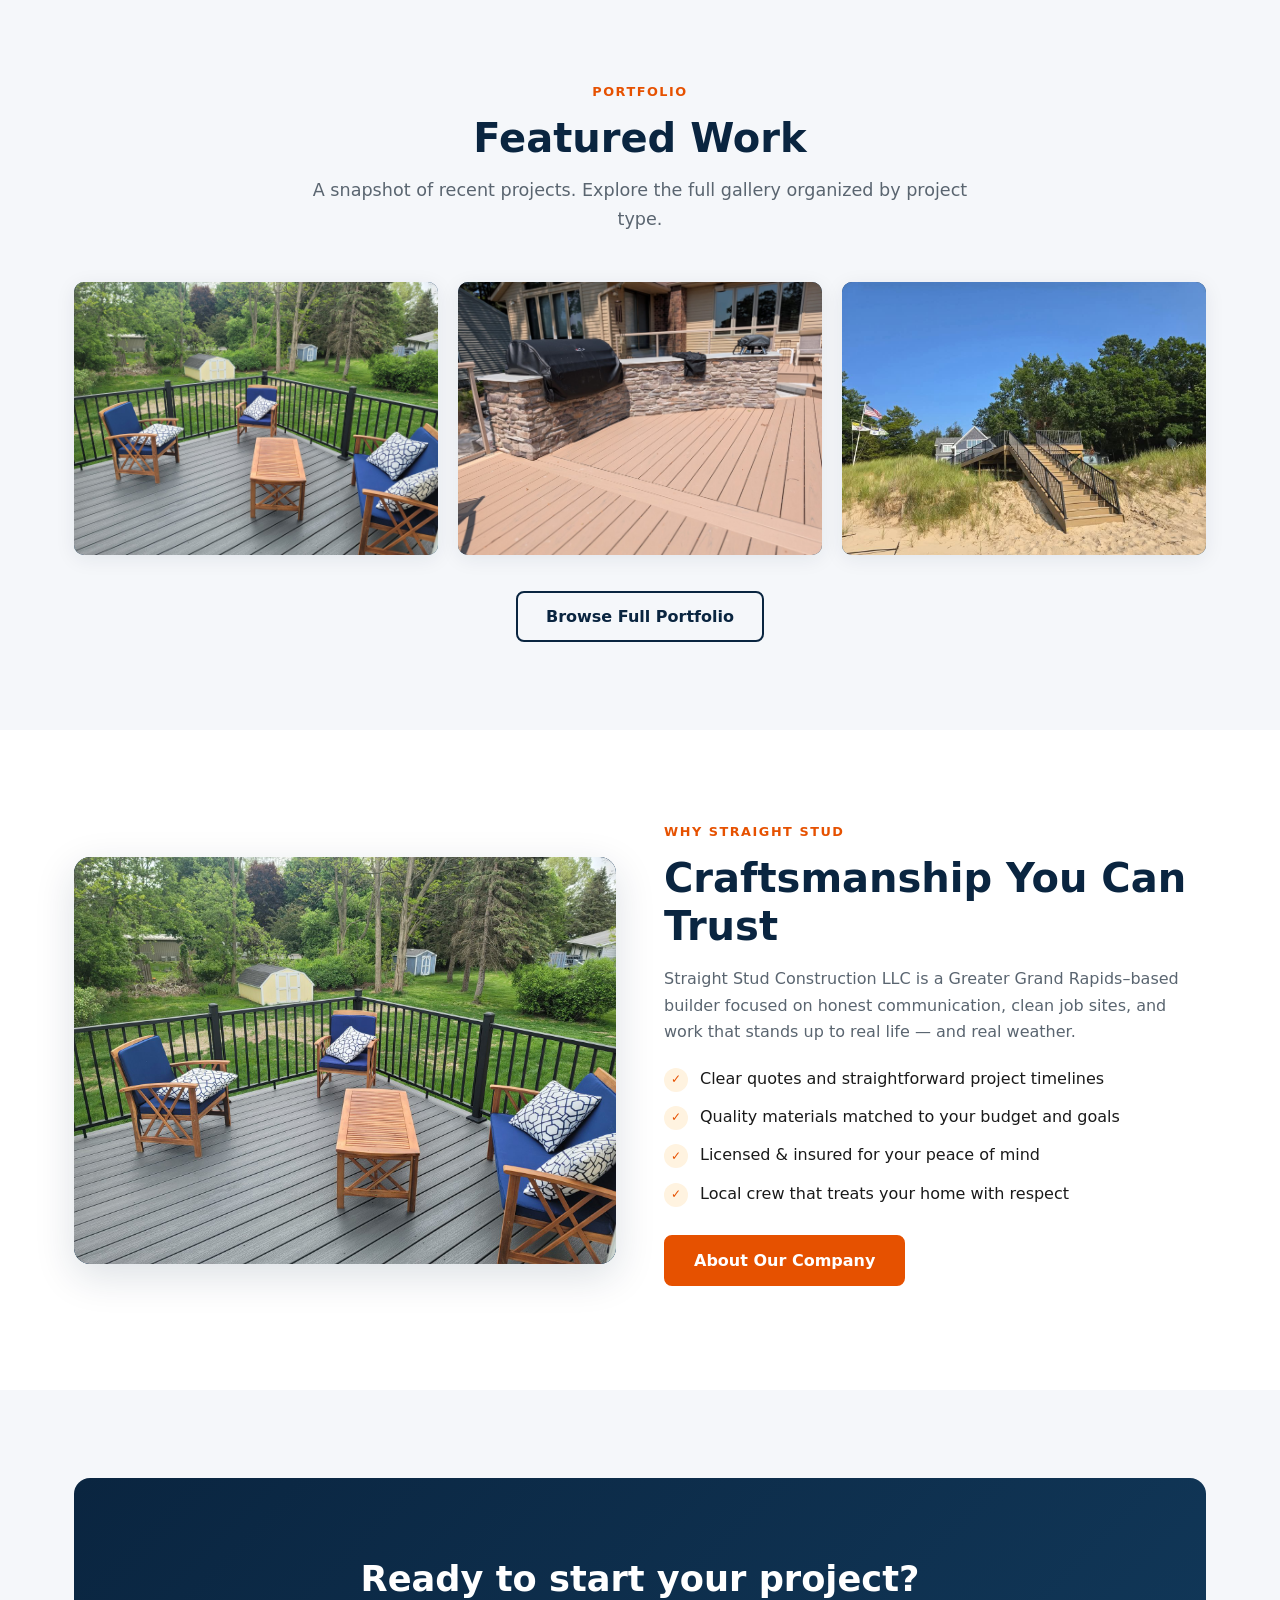
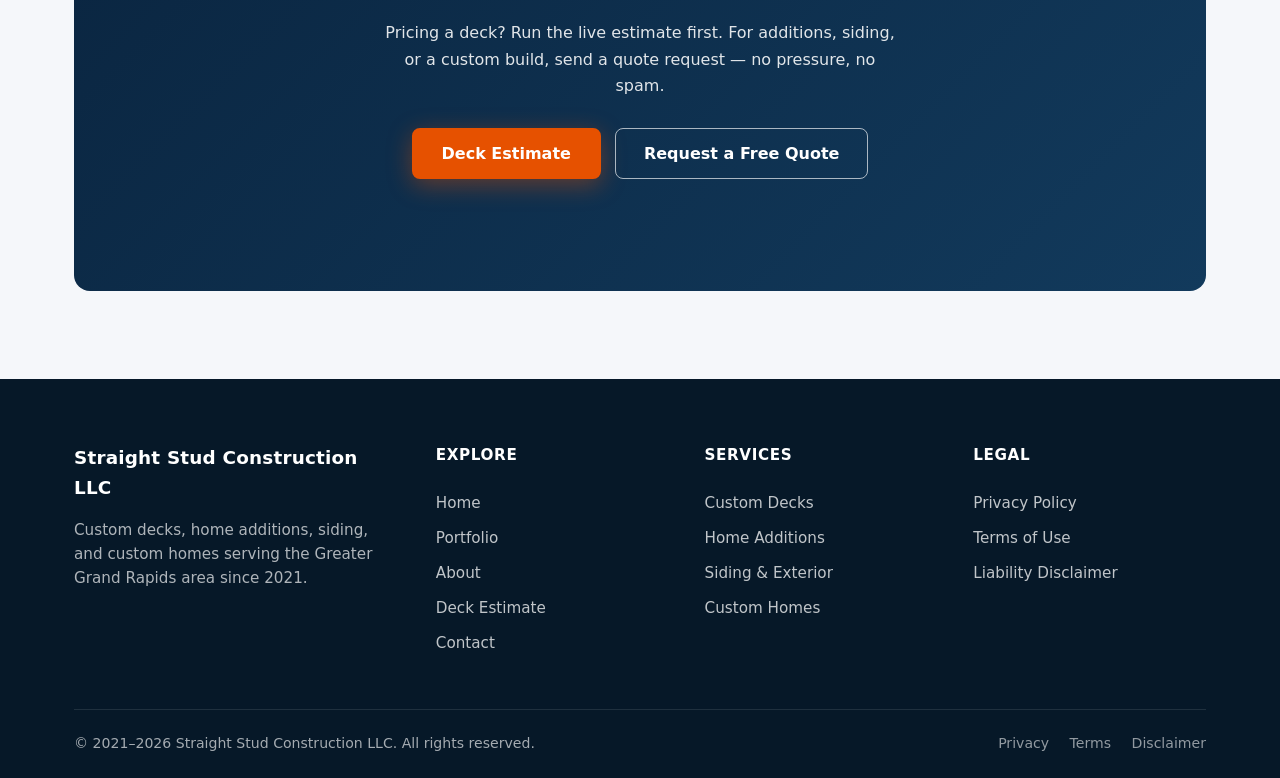
==== commit fd6dc74d: "Show Deck Estimate as a homepage option in nav, hero, services, and footer." ====
--- a/index.html
+++ b/index.html
@@ -50,8 +50,9 @@
         <a class="nav__link" href="index.html">Home</a>
         <a class="nav__link" href="portfolio/">Portfolio</a>
         <a class="nav__link" href="about.html">About</a>
+        <a class="nav__link" href="deck-estimate/">Deck Estimate</a>
         <a class="nav__link" href="contact.html">Contact</a>
-        <a class="nav__cta btn btn--primary btn--sm" href="contact.html">Free Quote</a>
+        <a class="nav__cta btn btn--primary btn--sm" href="deck-estimate/">Deck Estimate</a>
       </nav>
     </div>
   </header>
@@ -66,8 +67,9 @@
           Custom decks, home additions, siding, and full custom homes — quality craftsmanship for West Michigan homeowners since 2021.
         </p>
         <div class="hero__actions">
-          <a class="btn btn--primary" href="contact.html">Get a Free Quote</a>
+          <a class="btn btn--primary" href="deck-estimate/">Deck Estimate</a>
           <a class="btn btn--secondary" href="portfolio/">View Our Work</a>
+          <a class="btn btn--secondary" href="contact.html">Get a Free Quote</a>
         </div>
         <div class="hero__meta">
           <div class="hero__meta-item">
@@ -98,6 +100,7 @@
             <div class="service-card__icon" aria-hidden="true">⌂</div>
             <h3>Custom Deck Builds</h3>
             <p>Premium custom decks and outdoor living spaces — our specialty. Designed for your lifestyle and built to last through Michigan seasons.</p>
+            <p class="service-card__cta"><a href="deck-estimate/">Get a live deck estimate →</a></p>
           </article>
           <article class="service-card">
             <div class="service-card__icon" aria-hidden="true">▣</div>
@@ -205,8 +208,11 @@
       <div class="container">
         <div class="cta-banner">
           <h2>Ready to start your project?</h2>
-          <p>Tell us about your deck, addition, siding, or custom build. We’ll follow up with next steps — no pressure, no spam.</p>
-          <a class="btn btn--primary" href="contact.html">Request a Free Quote</a>
+          <p>Pricing a deck? Run the live estimate first. For additions, siding, or a custom build, send a quote request — no pressure, no spam.</p>
+          <div class="hero__actions" style="justify-content:center">
+            <a class="btn btn--primary" href="deck-estimate/">Deck Estimate</a>
+            <a class="btn btn--secondary" href="contact.html">Request a Free Quote</a>
+          </div>
         </div>
       </div>
     </section>
@@ -224,6 +230,7 @@
           <a href="index.html">Home</a>
           <a href="portfolio/">Portfolio</a>
           <a href="about.html">About</a>
+          <a href="deck-estimate/">Deck Estimate</a>
           <a href="contact.html">Contact</a>
         </div>
         <div class="footer-col">
--- a/css/styles.css
+++ b/css/styles.css
@@ -450,6 +450,17 @@
   color: var(--text-muted);
   font-size: 0.98rem;
 }
+.service-card__cta {
+  margin-top: 16px;
+}
+.service-card__cta a {
+  font-weight: 600;
+  color: var(--accent);
+  text-decoration: none;
+}
+.service-card__cta a:hover {
+  text-decoration: underline;
+}
 
 /* ---------- Portfolio ---------- */
 .portfolio-filters {
@@ -787,6 +798,14 @@
 
 .cta-banner .btn--primary {
   box-shadow: 0 6px 24px rgba(230, 81, 0, 0.4);
+}
+.cta-banner .hero__actions {
+  justify-content: center;
+}
+.cta-banner .btn--secondary {
+  background: transparent;
+  color: #fff;
+  border: 1px solid rgba(255, 255, 255, 0.65);
 }
 
 /* ---------- Contact ---------- */
